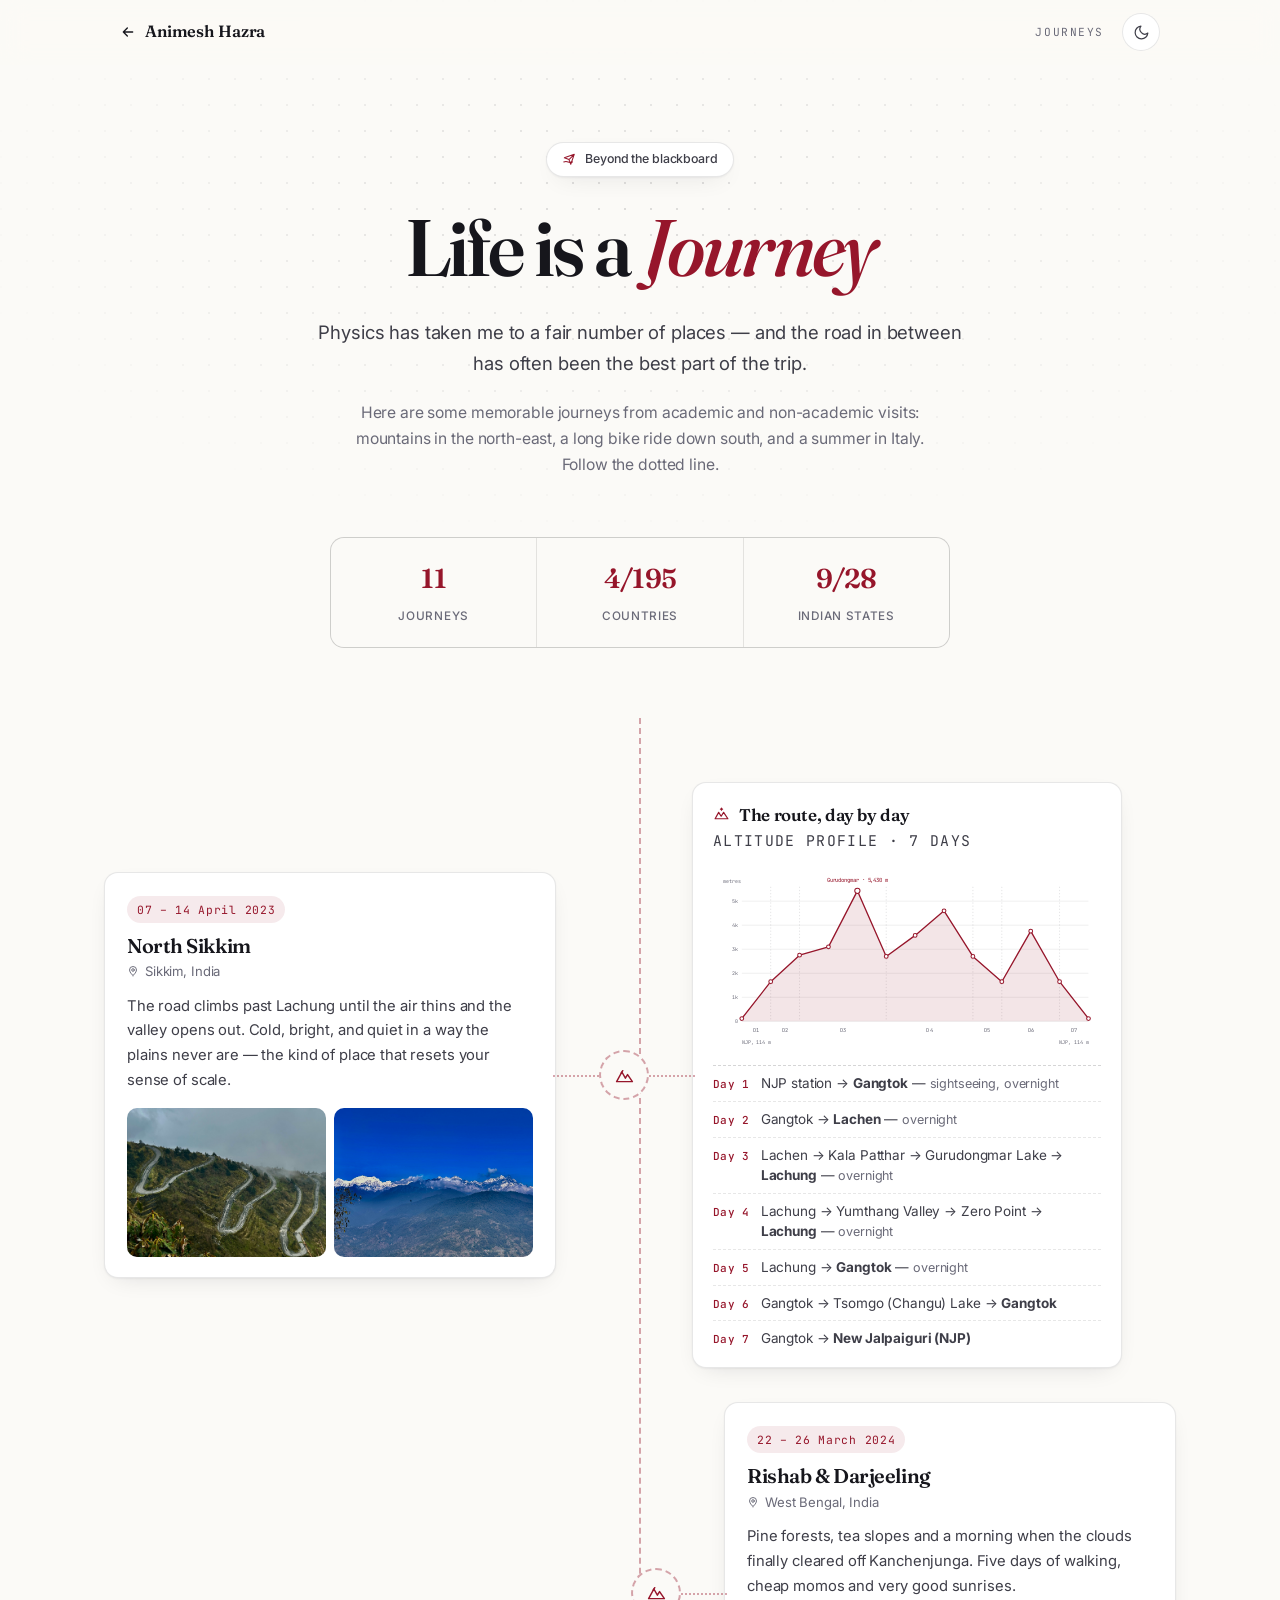
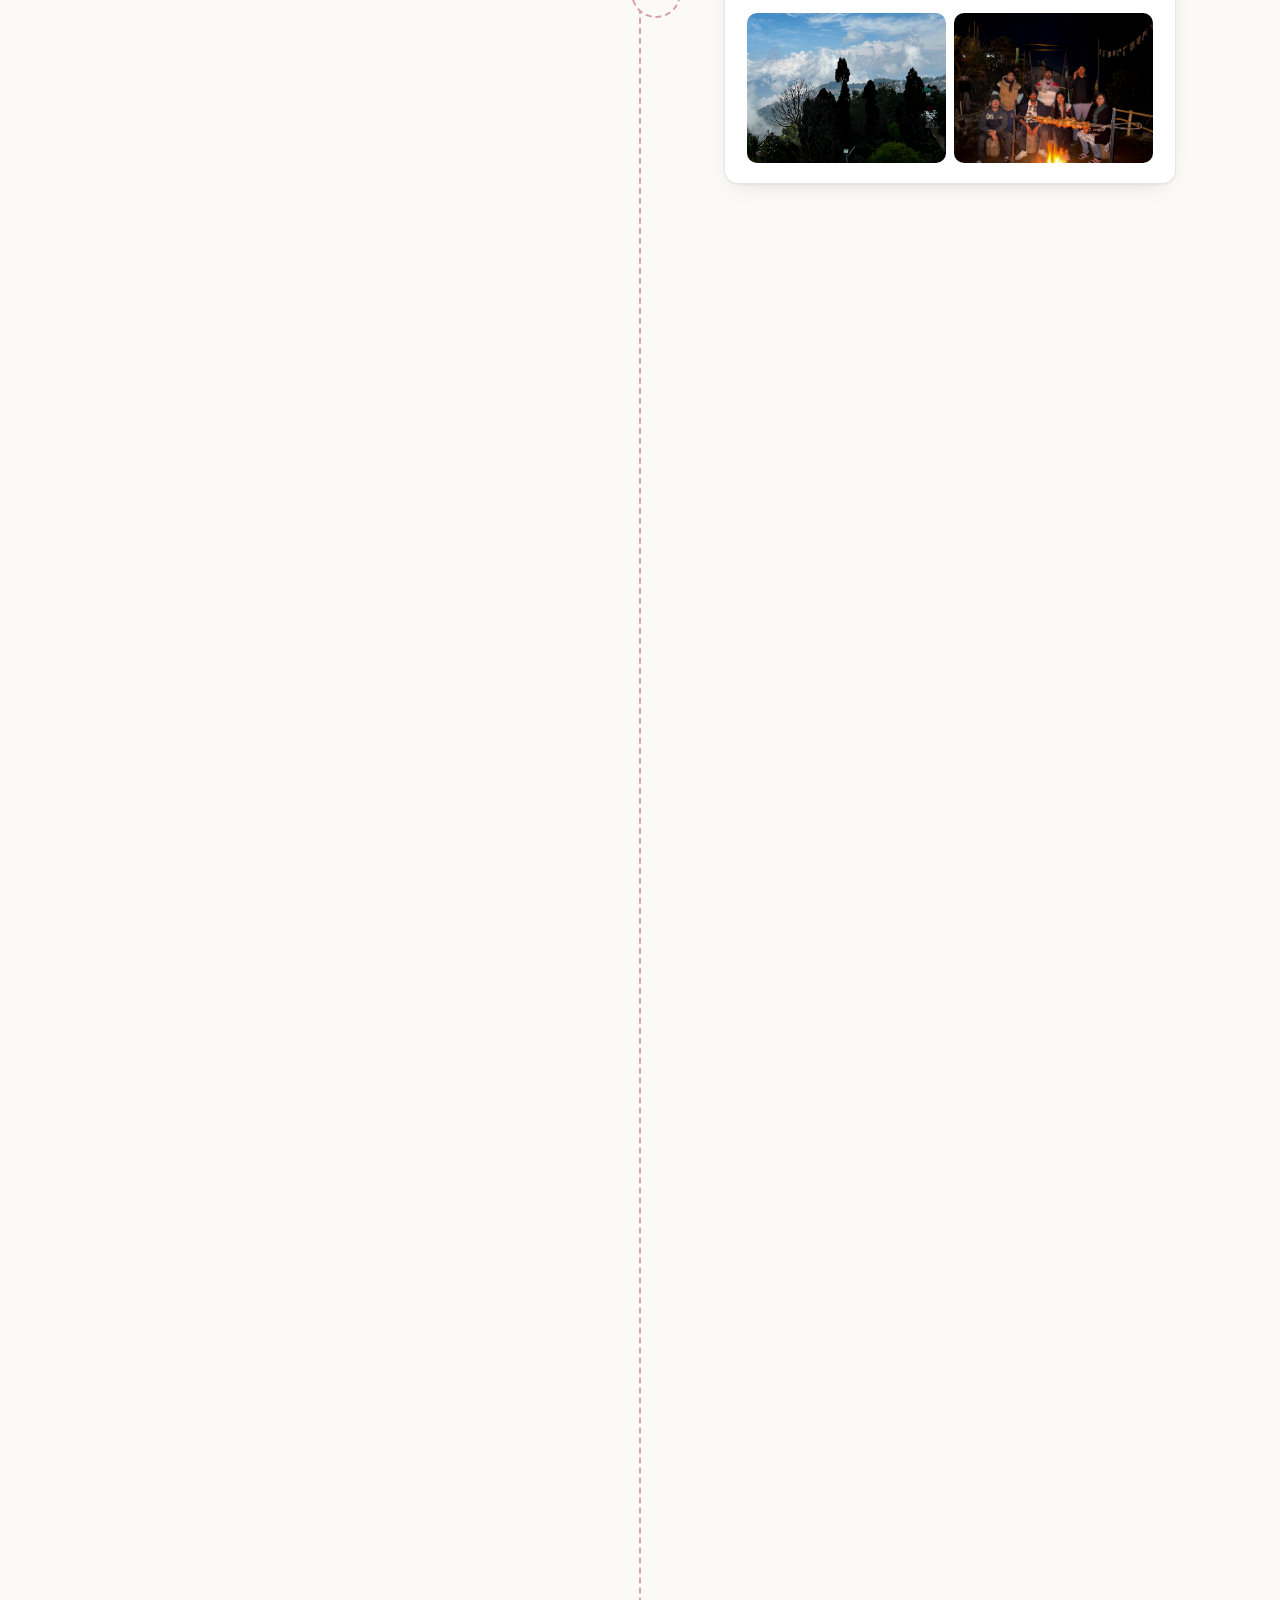
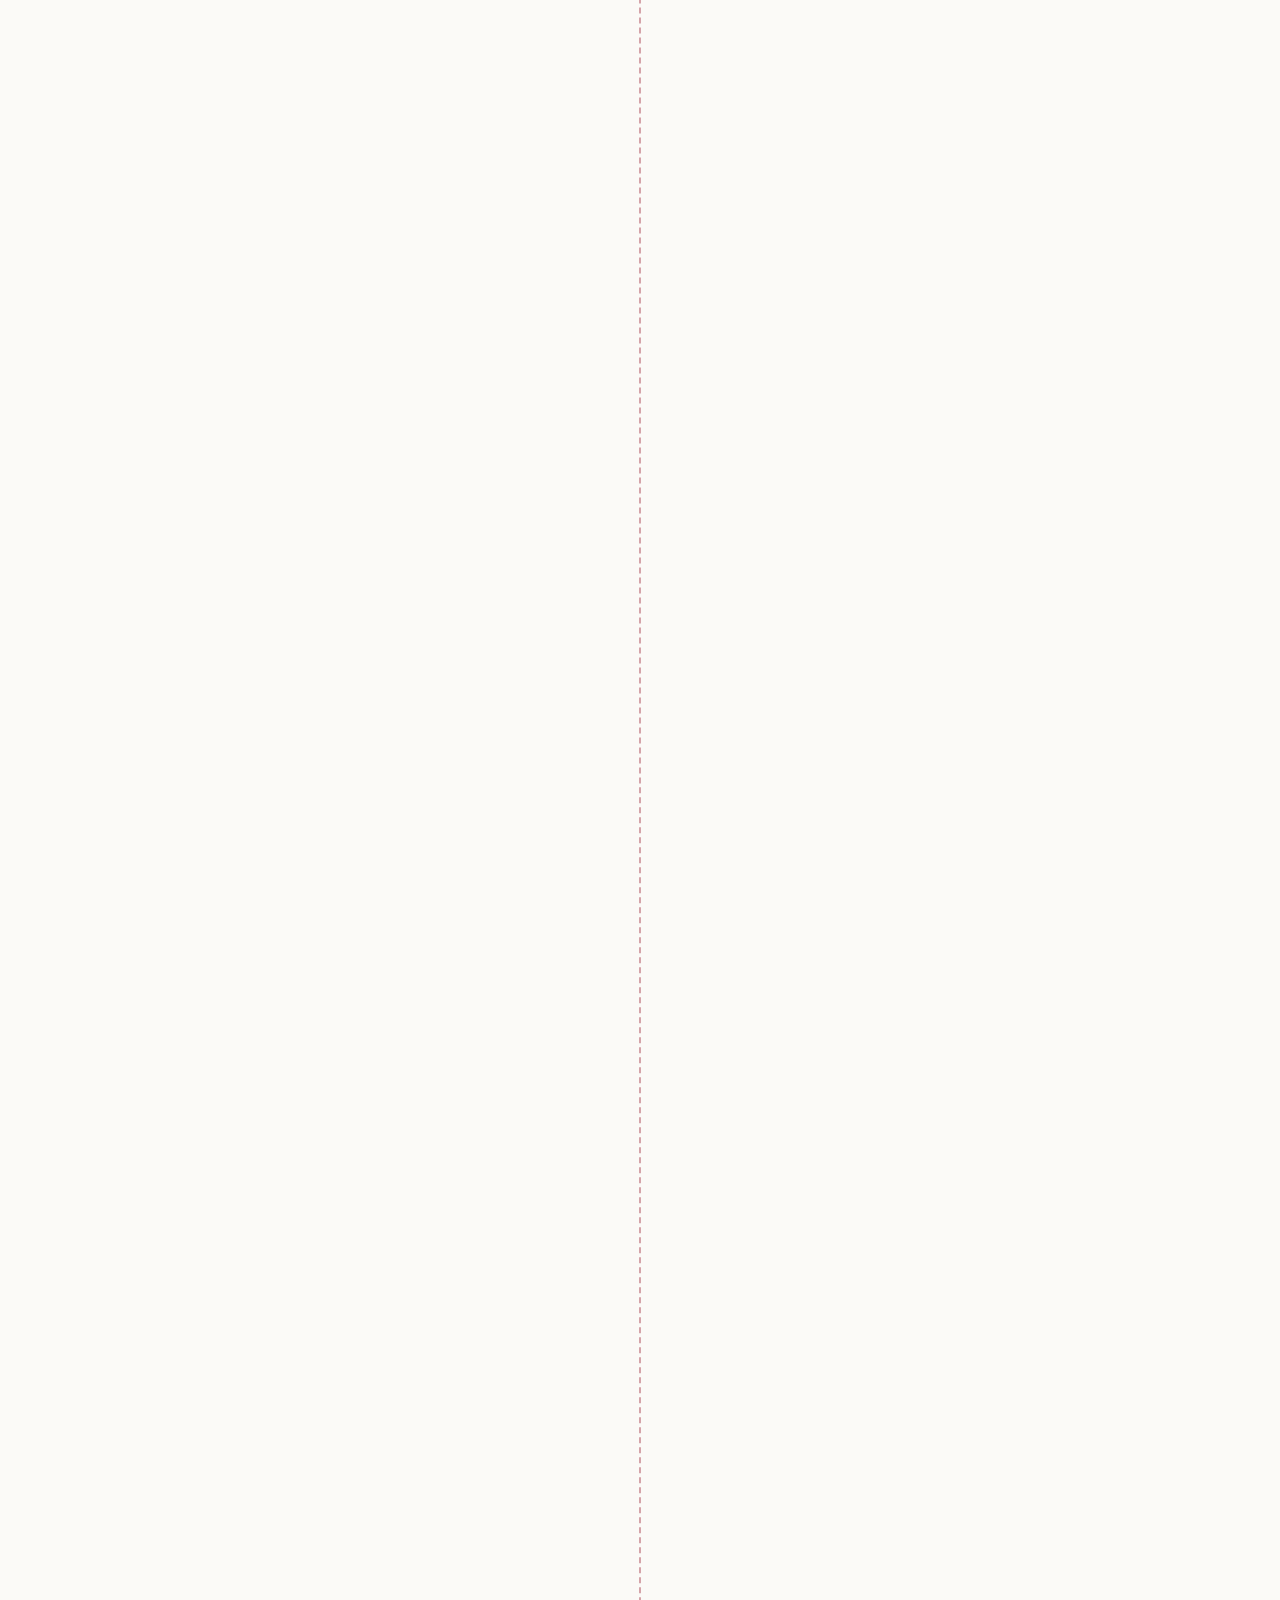
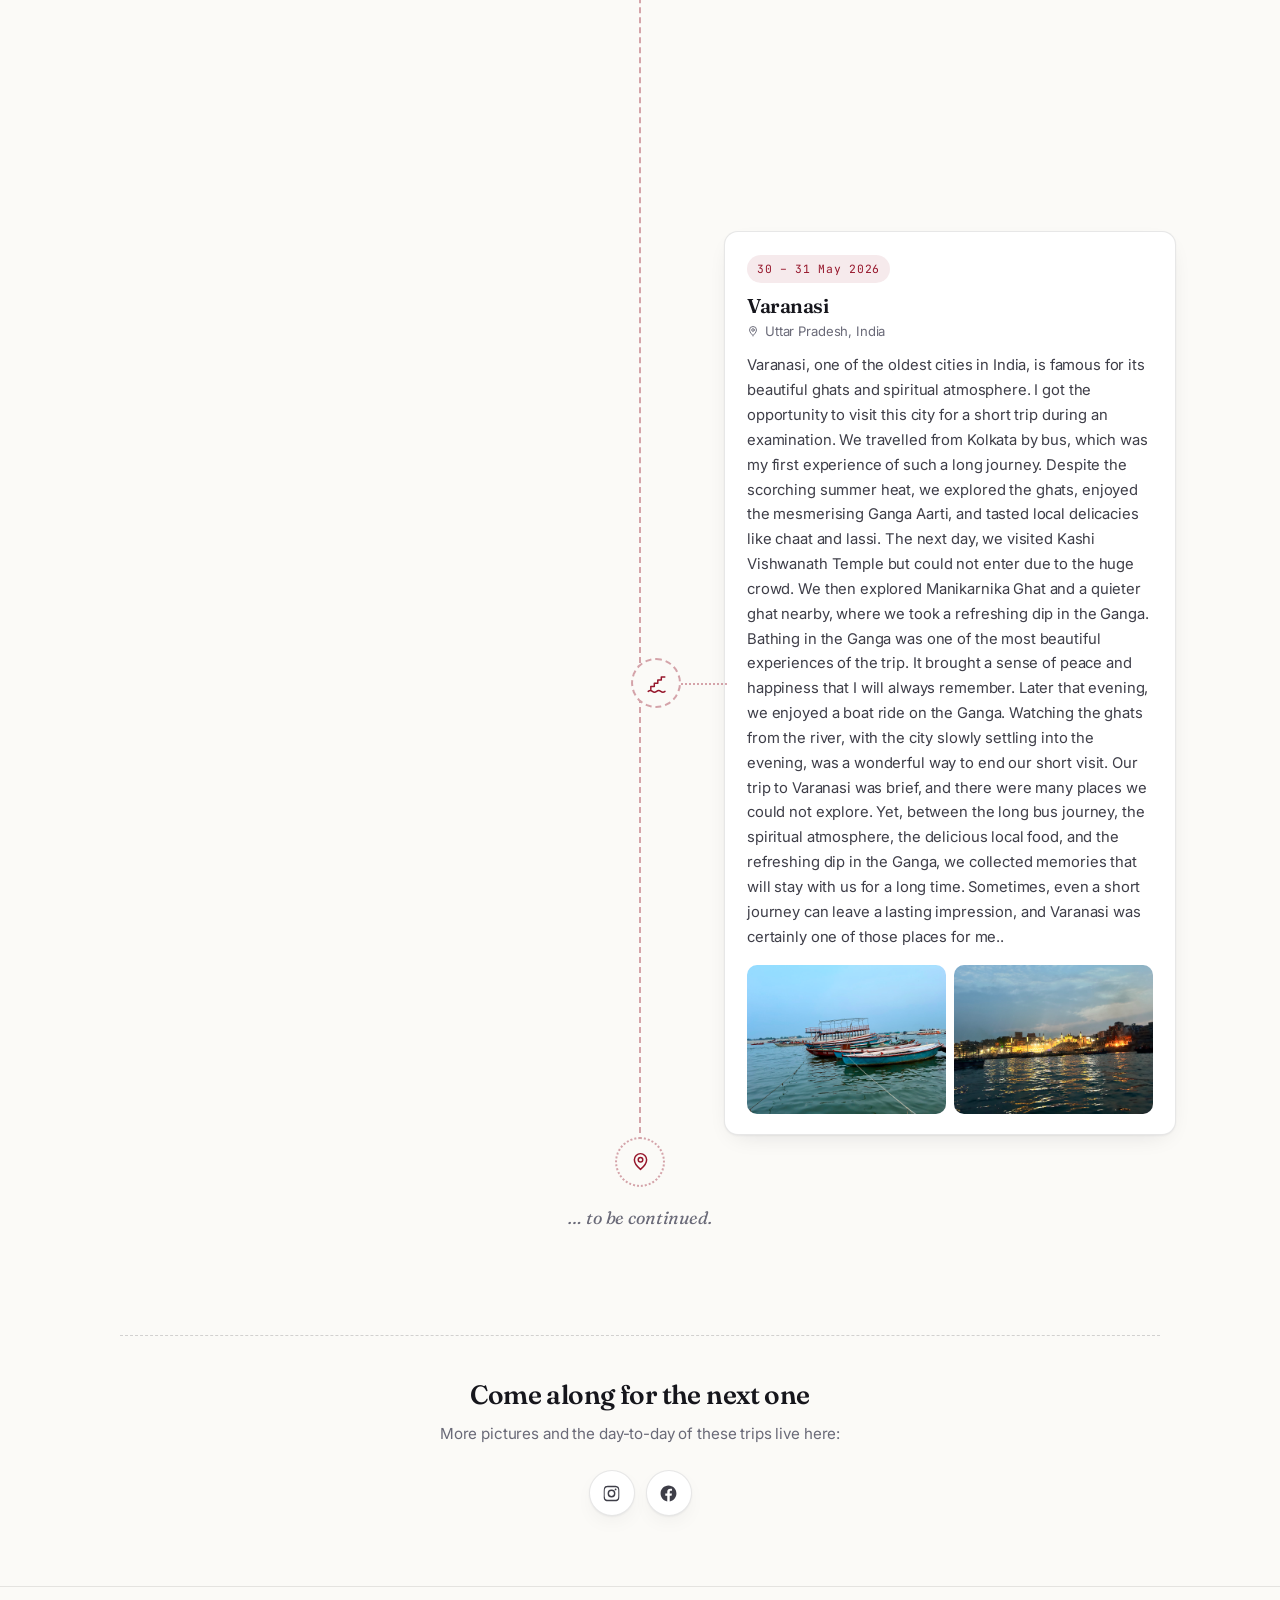
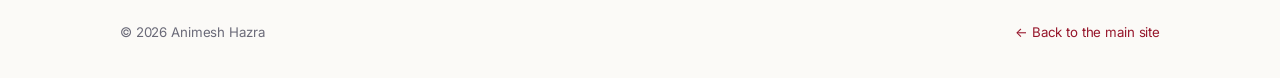
==== journey.html @ 6924e2b7 "Update journey counts in journey.html" ====
<!DOCTYPE html>
<html lang="en" data-theme="auto">
<head>
<meta charset="utf-8">
<meta name="viewport" content="width=device-width, initial-scale=1">
<title>Life is a Journey — Animesh Hazra</title>
<meta name="description" content="Travel stories and memorable trips from academic and non-academic visits — Sikkim, Karnataka, Assam, Meghalaya, Italy and more.">
<meta name="author" content="Animesh Hazra">
<meta property="og:title" content="Life is a Journey — Animesh Hazra">
<meta property="og:description" content="Memorable trips from academic and non-academic visits.">
<meta property="og:type" content="article">

<link rel="icon" href="data:image/svg+xml,%3Csvg xmlns='http://www.w3.org/2000/svg' viewBox='0 0 100 100'%3E%3Ctext y='.9em' font-size='90'%3E%F0%9F%8F%94%3C/text%3E%3C/svg%3E">

<link rel="preconnect" href="https://fonts.googleapis.com">
<link rel="preconnect" href="https://fonts.gstatic.com" crossorigin>
<link href="https://fonts.googleapis.com/css2?family=Fraunces:ital,opsz,wght@0,9..144,300..700;1,9..144,300..600&family=Inter:wght@300..700&family=JetBrains+Mono:wght@400;500&display=swap" rel="stylesheet">

<style>
/* ============================================================
   1. DESIGN TOKENS  (kept identical to index.html)
   ============================================================ */
:root{
  --font-display:'Fraunces',Georgia,'Times New Roman',serif;
  --font-body:'Inter',-apple-system,BlinkMacSystemFont,'Segoe UI',sans-serif;
  --font-mono:'JetBrains Mono',ui-monospace,'SFMono-Regular',Menlo,monospace;

  --maxw:1120px;
  --radius:14px;
  --radius-sm:8px;
  --ease:cubic-bezier(.22,.61,.36,1);

  --bg:#FBFAF7;
  --bg-alt:#F3F1EC;
  --surface:#FFFFFF;
  --surface-2:#F7F5F1;
  --text:#16161C;
  --text-2:#3E3E48;
  --muted:#6A6A78;
  --border:rgba(22,22,28,.10);
  --border-strong:rgba(22,22,28,.18);
  --accent:#96162B;
  --accent-soft:rgba(150,22,43,.09);
  --accent-2:#6E7F24;
  --accent-2-soft:rgba(110,127,36,.12);
  --shadow:0 1px 2px rgba(20,20,30,.05),0 8px 26px -12px rgba(20,20,30,.16);
  --shadow-lg:0 2px 6px rgba(20,20,30,.06),0 24px 54px -22px rgba(20,20,30,.26);
  --dash:rgba(150,22,43,.38);
  --scrim:rgba(251,250,247,.78);
  color-scheme:light;
}
:root[data-theme="dark"]{
  --bg:#0C0E13; --bg-alt:#11141B; --surface:#151922; --surface-2:#1B2029;
  --text:#EDEDF2; --text-2:#C8CAD4; --muted:#939AAA;
  --border:rgba(255,255,255,.10); --border-strong:rgba(255,255,255,.20);
  --accent:#F2637D; --accent-soft:rgba(242,99,125,.13);
  --accent-2:#BACF5E; --accent-2-soft:rgba(186,207,94,.14);
  --shadow:0 1px 2px rgba(0,0,0,.4),0 10px 30px -14px rgba(0,0,0,.7);
  --shadow-lg:0 2px 8px rgba(0,0,0,.45),0 28px 60px -24px rgba(0,0,0,.8);
  --dash:rgba(242,99,125,.42);
  --scrim:rgba(12,14,19,.76);
  color-scheme:dark;
}
@media (prefers-color-scheme:dark){
  :root[data-theme="auto"]{
    --bg:#0C0E13; --bg-alt:#11141B; --surface:#151922; --surface-2:#1B2029;
    --text:#EDEDF2; --text-2:#C8CAD4; --muted:#939AAA;
    --border:rgba(255,255,255,.10); --border-strong:rgba(255,255,255,.20);
    --accent:#F2637D; --accent-soft:rgba(242,99,125,.13);
    --accent-2:#BACF5E; --accent-2-soft:rgba(186,207,94,.14);
    --shadow:0 1px 2px rgba(0,0,0,.4),0 10px 30px -14px rgba(0,0,0,.7);
    --shadow-lg:0 2px 8px rgba(0,0,0,.45),0 28px 60px -24px rgba(0,0,0,.8);
    --dash:rgba(242,99,125,.42);
    --scrim:rgba(12,14,19,.76);
    color-scheme:dark;
  }
}

/* ============================================================
   2. BASE
   ============================================================ */
*,*::before,*::after{box-sizing:border-box}
html{scroll-behavior:smooth;scroll-padding-top:86px;-webkit-text-size-adjust:100%}
body{
  margin:0;background:var(--bg);color:var(--text);
  font-family:var(--font-body);font-size:16.5px;line-height:1.68;
  letter-spacing:-.008em;-webkit-font-smoothing:antialiased;-moz-osx-font-smoothing:grayscale;
  overflow-x:hidden;transition:background-color .35s var(--ease),color .35s var(--ease);
}
h1,h2,h3,h4{font-family:var(--font-display);font-weight:600;line-height:1.15;letter-spacing:-.022em;margin:0}
p{margin:0 0 1em}
a{color:var(--accent);text-decoration:none;transition:color .2s}
a:hover{color:var(--text)}
img{max-width:100%;display:block}
::selection{background:var(--accent);color:#fff}
:focus-visible{outline:2.5px solid var(--accent);outline-offset:3px;border-radius:4px}
.wrap{max-width:var(--maxw);margin:0 auto;padding:0 clamp(16px,4vw,40px)}

/* ============================================================
   3. NAV
   ============================================================ */
.nav{
  position:fixed;top:0;left:0;right:0;z-index:100;
  backdrop-filter:blur(14px) saturate(1.5);-webkit-backdrop-filter:blur(14px) saturate(1.5);
  background:var(--scrim);border-bottom:1px solid transparent;
  transition:border-color .3s,background-color .35s var(--ease);
}
.nav.scrolled{border-bottom-color:var(--border)}
.nav-in{display:flex;align-items:center;gap:14px;height:64px;max-width:var(--maxw);margin:0 auto;padding:0 clamp(16px,4vw,40px)}
.back{
  display:inline-flex;align-items:center;gap:9px;margin-right:auto;
  font-family:var(--font-display);font-weight:600;font-size:1.02rem;color:var(--text);
}
.back:hover{color:var(--accent)}
.back svg{width:16px;height:16px;fill:none;stroke:currentColor;stroke-width:2;stroke-linecap:round;stroke-linejoin:round}
.nav-tag{
  font-family:var(--font-mono);font-size:.7rem;letter-spacing:.14em;text-transform:uppercase;
  color:var(--muted);padding-right:4px;
}
.icon-btn{
  flex:none;display:grid;place-items:center;width:38px;height:38px;
  border:1px solid var(--border);border-radius:99px;background:var(--surface);
  color:var(--text-2);cursor:pointer;padding:0;
  transition:border-color .2s,color .2s,transform .2s var(--ease);
}
.icon-btn:hover{border-color:var(--border-strong);color:var(--accent);transform:translateY(-1px)}
.icon-btn svg{width:17px;height:17px;fill:none;stroke:currentColor;stroke-width:1.7;stroke-linecap:round;stroke-linejoin:round}
.sun{display:none}
:root[data-theme="dark"] .sun{display:block}
:root[data-theme="dark"] .moon{display:none}
@media (prefers-color-scheme:dark){
  :root[data-theme="auto"] .sun{display:block}
  :root[data-theme="auto"] .moon{display:none}
}

/* ============================================================
   4. HERO
   ============================================================ */
.hero{position:relative;padding:142px 0 70px;overflow:hidden;text-align:center}
.hero::before{
  content:'';position:absolute;inset:0;pointer-events:none;
  background-image:radial-gradient(circle at 1px 1px,var(--border-strong) 1px,transparent 0);
  background-size:26px 26px;
  -webkit-mask-image:radial-gradient(70% 60% at 50% 30%,#000 0%,transparent 78%);
  mask-image:radial-gradient(70% 60% at 50% 30%,#000 0%,transparent 78%);
  opacity:.75;
}
.hero-in{position:relative;z-index:2}
.eyebrow{
  display:inline-flex;align-items:center;gap:9px;margin-bottom:24px;
  padding:6px 15px;border:1px solid var(--border);border-radius:99px;
  background:var(--surface);box-shadow:var(--shadow);
  font-size:.775rem;font-weight:500;color:var(--text-2);
}
.eyebrow svg{width:14px;height:14px;fill:none;stroke:var(--accent);stroke-width:1.8;stroke-linecap:round;stroke-linejoin:round}
h1.big{font-size:clamp(2.7rem,8vw,5rem);letter-spacing:-.035em;margin-bottom:.3em}
h1.big em{font-style:italic;color:var(--accent);font-weight:500}
.lede{max-width:56ch;margin:0 auto 1.1em;color:var(--text-2);font-size:clamp(1rem,2.1vw,1.16rem)}
.sub{max-width:58ch;margin:0 auto;color:var(--muted);font-size:.98rem}

.counts{
  display:grid;grid-template-columns:repeat(3,1fr);gap:1px;
  margin:58px auto 0;max-width:620px;background:var(--border);
  border:1px solid var(--border);border-radius:var(--radius);overflow:hidden;
}
.count{background:var(--bg);padding:18px 12px}
.count b{display:block;font-family:var(--font-display);font-size:1.7rem;font-weight:600;color:var(--accent);letter-spacing:-.03em}
.count span{font-size:.735rem;color:var(--muted);letter-spacing:.06em;text-transform:uppercase;font-weight:500}

/* ============================================================
   5. THE DOTTED TRAIL
   ============================================================ */
.trail{position:relative;padding:40px 0 30px}

/* central dotted spine */
.trail::before{
  content:'';position:absolute;left:50%;top:0;bottom:120px;
  border-left:2px dashed var(--dash);transform:translateX(-1px);
}

.stop{position:relative;display:grid;grid-template-columns:1fr 92px 1fr;align-items:center;margin-bottom:34px}
.stop:last-of-type{margin-bottom:0}

/* node marker on the spine */
.node{
  grid-column:2;grid-row:1;justify-self:center;position:relative;z-index:3;
  width:50px;height:50px;border-radius:99px;display:grid;place-items:center;
  background:var(--bg);border:2px dashed var(--dash);color:var(--accent);
  transition:transform .3s var(--ease),border-color .3s,background-color .3s,color .3s;
}
.node svg{width:21px;height:21px;fill:none;stroke:currentColor;stroke-width:1.7;stroke-linecap:round;stroke-linejoin:round}
.stop:hover .node{transform:scale(1.12) rotate(-4deg);border-style:solid;border-color:var(--accent);background:var(--accent);color:#fff}

/* dotted connector from spine to card */
.stop::after{
  content:'';position:absolute;top:50%;width:46px;
  border-top:2px dotted var(--dash);
}
.stop.left::after{right:50%;margin-right:25px}
.stop.right::after{left:50%;margin-left:25px}

.card{
  background:var(--surface);border:1px solid var(--border);border-radius:var(--radius);
  padding:22px 22px 20px;box-shadow:var(--shadow);
  transition:transform .3s var(--ease),box-shadow .3s var(--ease),border-color .3s;
}
.stop:hover .card{transform:translateY(-4px);box-shadow:var(--shadow-lg);border-color:var(--border-strong)}
.stop .card{grid-row:1}
.stop.left .card{grid-column:1;margin-right:22px}
.stop.right .card{grid-column:3;margin-left:22px}

.when{
  display:inline-block;font-family:var(--font-mono);font-size:.71rem;letter-spacing:.06em;
  color:var(--accent);background:var(--accent-soft);
  padding:4px 10px;border-radius:99px;margin-bottom:11px;
}
.card h3{font-size:1.25rem;margin-bottom:.18em}
.where{
  display:flex;align-items:center;gap:6px;flex-wrap:wrap;
  font-size:.82rem;color:var(--muted);margin-bottom:.85em;
}
.where svg{width:12px;height:12px;fill:none;stroke:currentColor;stroke-width:1.9;stroke-linecap:round;stroke-linejoin:round;flex:none}
.card p{font-size:.925rem;color:var(--text-2);margin:0 0 15px}

/* photo slots */
.shots{display:grid;gap:8px}
.shots.two{grid-template-columns:1fr 1fr}
.shot{margin:0;position:relative;border-radius:10px;overflow:hidden;background:var(--surface-2);aspect-ratio:4/3}
.shot img{width:100%;height:100%;object-fit:cover;transition:transform .5s var(--ease)}
.stop:hover .shot img{transform:scale(1.045)}
.shot figcaption{display:none}
.shot.empty{border:1px dashed var(--border-strong)}
.shot.empty figcaption{
  display:grid;place-items:center;height:100%;padding:10px;text-align:center;
  font-family:var(--font-mono);font-size:.68rem;color:var(--muted);line-height:1.5;word-break:break-all;
}
.shot.empty figcaption::before{
  content:'';display:block;width:22px;height:22px;margin:0 auto 7px;border-radius:5px;
  border:1.5px solid var(--border-strong);
  background:
    radial-gradient(circle at 32% 34%,var(--border-strong) 2.2px,transparent 0),
    linear-gradient(135deg,transparent 52%,var(--border-strong) 52%,var(--border-strong) 62%,transparent 62%);
}

/* ---- route / altitude panel opposite the card ---- */
.stop.split .route-card{grid-column:3;grid-row:1;margin-left:22px;padding:22px 20px 18px}
.stop.split::before{
  content:'';position:absolute;top:50%;width:46px;
  border-top:2px dotted var(--dash);left:50%;margin-left:25px;
}
.route-head{display:flex;align-items:center;gap:9px;margin-bottom:4px}
.route-head svg{width:17px;height:17px;flex:none;fill:none;stroke:var(--accent);stroke-width:1.7;stroke-linecap:round;stroke-linejoin:round}
.route-head h4{font-family:var(--font-display);font-size:1.06rem;font-weight:600;margin:0}
.route-sub{font-family:var(--font-mono);font-size:.68rem;letter-spacing:.09em;text-transform:uppercase;color:var(--muted);margin:0 0 12px 26px}

.profile{width:100%;height:auto;display:block;margin-bottom:6px;overflow:visible}
.profile .gridline{stroke:var(--border);stroke-width:1}
.profile .tick{fill:var(--muted);font-family:var(--font-mono);font-size:8px;text-anchor:end}
.profile .area{fill:var(--accent);opacity:.11}
.profile .track{fill:none;stroke:var(--accent);stroke-width:2.1;stroke-linejoin:round;stroke-linecap:round}
.profile .dot{fill:var(--surface);stroke:var(--accent);stroke-width:1.6}
.profile .dayline{stroke:var(--border-strong);stroke-width:1;stroke-dasharray:2 3}
.profile .daylab{fill:var(--muted);font-family:var(--font-mono);font-size:8.5px;text-anchor:middle;letter-spacing:.04em}
.profile .peak{fill:var(--accent);font-family:var(--font-mono);font-size:9px;text-anchor:middle}
.profile .unit{fill:var(--muted);font-family:var(--font-mono);font-size:8px;text-anchor:start}

.itin{list-style:none;margin:14px 0 0;padding:0;border-top:1px dashed var(--border-strong)}
.itin li{
  display:grid;grid-template-columns:auto 1fr;gap:11px;align-items:baseline;
  padding:7px 0;border-bottom:1px dashed var(--border);
}
.itin li:last-child{border-bottom:0;padding-bottom:0}
.itin b{font-family:var(--font-mono);font-size:.69rem;color:var(--accent);font-weight:500;letter-spacing:.03em;white-space:nowrap}
.itin span{font-size:.845rem;color:var(--text-2);line-height:1.5}
.itin em{font-style:normal;color:var(--muted);font-size:.93em}

/* trail end */
.trail-end{position:relative;text-align:center;padding-top:26px}
.trail-end .node{margin:0 auto;border-style:dotted}
.trail-end p{margin:16px 0 0;font-family:var(--font-display);font-style:italic;font-size:1.12rem;color:var(--muted)}

/* ============================================================
   6. FOOTER
   ============================================================ */
/* social strip */
.social-strip{text-align:center;margin-top:72px;padding-top:44px;border-top:1px dashed var(--border-strong)}
.social-strip h2{font-size:clamp(1.3rem,3vw,1.65rem);margin-bottom:.4em}
.social-strip > p{color:var(--muted);font-size:.95rem;max-width:46ch;margin:0 auto 24px}
.socials{display:flex;flex-wrap:wrap;gap:11px;justify-content:center}
.soc{
  width:46px;height:46px;border-radius:99px;display:grid;place-items:center;
  border:1px solid var(--border);background:var(--surface);color:var(--text-2);
  box-shadow:var(--shadow);
  transition:color .22s,border-color .22s,transform .22s var(--ease),box-shadow .22s var(--ease);
}
.soc:hover{color:var(--accent);border-color:var(--accent);transform:translateY(-3px);box-shadow:var(--shadow-lg)}
.soc svg{width:19px;height:19px;fill:currentColor}
.soc svg.line{fill:none;stroke:currentColor;stroke-width:1.8;stroke-linecap:round;stroke-linejoin:round}

footer{padding:34px 0;margin-top:70px;border-top:1px solid var(--border)}
.foot-in{display:flex;flex-wrap:wrap;gap:14px;justify-content:space-between;align-items:center;font-size:.83rem;color:var(--muted)}

/* ============================================================
   7. REVEAL
   ============================================================ */
.rv{opacity:0;transform:translateY(24px);transition:opacity .75s var(--ease),transform .75s var(--ease)}
.stop.left.rv{transform:translateY(24px) translateX(-16px)}
.stop.right.rv{transform:translateY(24px) translateX(16px)}
.rv.in{opacity:1;transform:none}

/* ============================================================
   8. RESPONSIVE
   ============================================================ */
@media (max-width:860px){
  .hero{padding:112px 0 52px}
  .counts{margin-top:40px}
  .trail::before{left:25px;bottom:150px}
  .stop{grid-template-columns:50px 1fr;margin-bottom:26px;align-items:start}
  .node{grid-column:1;grid-row:1;justify-self:start;width:50px;height:50px}
  .stop::after{top:25px;width:22px}
  .stop.left::after,.stop.right::after{left:50px;right:auto;margin:0}
  .stop.left .card,.stop.right .card{grid-column:2;margin:0 0 0 24px}
  .stop.split .route-card{grid-column:2;grid-row:2;margin:16px 0 0 24px}
  .stop.split::before{display:none}
  .stop.left.rv,.stop.right.rv{transform:translateY(24px)}
  .trail-end{text-align:left;padding-left:0}
  .trail-end .node{margin:0}
}
@media (max-width:520px){
  body{font-size:15.8px}
  .count{padding:16px 6px}
  .count b{font-size:1.5rem}
  .count span{font-size:.68rem;letter-spacing:.03em}
  .shots.two{grid-template-columns:1fr}
  /* the SVG shrinks on phones, so scale its type up in user units */
  .route-sub{font-size:.62rem;letter-spacing:.06em}
  .profile .tick,.profile .unit{font-size:15px}
  .profile .daylab{font-size:16px}
  .profile .peak{font-size:16px}
  .itin li{grid-template-columns:1fr;gap:2px}
  .stop{grid-template-columns:42px 1fr}
  .node{width:42px;height:42px}
  .node svg{width:18px;height:18px}
  .trail::before{left:21px}
  .stop::after{top:21px;width:16px;left:42px}
  .stop.left .card,.stop.right .card{margin-left:18px}
}
@media (prefers-reduced-motion:reduce){
  *,*::before,*::after{animation-duration:.001ms!important;transition-duration:.001ms!important}
  html{scroll-behavior:auto}
  .rv{opacity:1;transform:none}
}
@media print{
  .nav{display:none}
  body{background:#fff;color:#000}
  .stop{break-inside:avoid}
}
</style>
</head>
<body>

<nav class="nav" id="nav">
  <div class="nav-in">
    <a class="back" href="index.html">
      <svg viewBox="0 0 24 24" aria-hidden="true"><path d="M19 12H5M11 18l-6-6 6-6"/></svg>
      Animesh Hazra
    </a>
    <span class="nav-tag">Journeys</span>
    <button class="icon-btn" id="themeBtn" type="button" aria-label="Toggle colour theme" title="Toggle light / dark">
      <svg class="moon" viewBox="0 0 24 24" aria-hidden="true"><path d="M21 12.8A9 9 0 1 1 11.2 3a7 7 0 0 0 9.8 9.8z"/></svg>
      <svg class="sun" viewBox="0 0 24 24" aria-hidden="true"><circle cx="12" cy="12" r="4.2"/><path d="M12 2v2M12 20v2M4.9 4.9l1.4 1.4M17.7 17.7l1.4 1.4M2 12h2M20 12h2M4.9 19.1l1.4-1.4M17.7 6.3l1.4-1.4"/></svg>
    </button>
  </div>
</nav>

<!-- ========================= HERO ========================= -->
<header class="hero">
  <div class="wrap hero-in">
    <span class="eyebrow">
      <svg viewBox="0 0 24 24" aria-hidden="true"><path d="M3 17c2.5-1 5-1 7.5 0s5 1 7.5 0"/><path d="m21 4-9 9M21 4l-6 17-3-8-8-3z"/></svg>
      Beyond the blackboard
    </span>
    <h1 class="big">Life is a <em>Journey</em></h1>
    <p class="lede">Physics has taken me to a fair number of places &mdash; and the road in between has often been the best part of the trip.</p>
    <p class="sub">Here are some memorable journeys from academic and non-academic visits: mountains in the north-east, a long bike ride down south, and a summer in Italy. Follow the dotted line.</p>

    <div class="counts rv">
      <div class="count"><b>11</b><span>Journeys</span></div>
      <div class="count"><b>4/195</b><span>Countries</span></div>
      <div class="count"><b>9/28</b><span>Indian states</span></div>
    </div>
  </div>
</header>

<!-- ========================= THE TRAIL ========================= -->
<main class="wrap">
  <div class="trail">

    <!-- ----------April 2023 · North Sikkim ---------- -->
    <article class="stop left split rv">
      <div class="node">
        <svg viewBox="0 0 24 24" aria-hidden="true"><path d="m3 19 6-11 4 7 2.5-4L21 19z"/><path d="M8.2 9.4 10 6.5"/></svg>
      </div>
      <div class="card">
        <span class="when">07 &ndash; 14 April 2023</span>
        <h3>North Sikkim</h3>
        <div class="where">
          <svg viewBox="0 0 24 24" aria-hidden="true"><path d="M12 21s7-5.7 7-11a7 7 0 1 0-14 0c0 5.3 7 11 7 11z"/><circle cx="12" cy="10" r="2.6"/></svg>
          Sikkim, India
        </div>
        <!-- EDIT: replace with your own few lines -->
        <p>The road climbs past Lachung until the air thins and the valley opens out. Cold, bright, and quiet in a way the plains never are &mdash; the kind of place that resets your sense of scale.</p>
        <div class="shots two">
          <figure class="shot"><img src="tphotos/north-sikkim-1.jpg" alt="North Sikkim" loading="lazy" onerror="this.closest('.shot').classList.add('empty');this.remove()"><figcaption>tphotos/north-sikkim-1.jpg</figcaption></figure>
          <figure class="shot"><img src="tphotos/north-sikkim-2.jpg" alt="North Sikkim" loading="lazy" onerror="this.closest('.shot').classList.add('empty');this.remove()"><figcaption>tphotos/north-sikkim-2.jpg</figcaption></figure>
        </div>
      </div>

      <!-- ===== route + altitude schematic =====
           Waypoints in order: NJP 114 · Gangtok 1650 · Lachen 2750 · Kala Patthar 3100 ·
           Gurudongmar 5430 · Lachung 2700 · Yumthang 3575 · Zero Point 4600 ·
           Lachung 2700 · Gangtok 1650 · Tsomgo 3753 · Gangtok 1650 · NJP 114  (metres, approx.)
           To change a point, edit its y in BOTH the .area and .track point lists:
           y = 245 - (altitude / 5600) * 215                                  -->
      <aside class="card route-card">
        <div class="route-head">
          <svg viewBox="0 0 24 24" aria-hidden="true"><path d="m3 18 5-9 3.5 5.5L15 9l6 9z"/><path d="M12 3v3M10.5 4.5h3"/></svg>
          <h4>The route, day by day</h4>
        </div>
        <p class="route-sub">Altitude profile &middot; 7 days</p>

        <svg class="profile" viewBox="0 0 620 292" role="img" aria-label="Altitude profile of the seven-day North Sikkim route, rising from New Jalpaiguri at 114 metres to Gurudongmar Lake at 5430 metres and back">
          <!-- altitude gridlines -->
          <g class="gridline">
            <line x1="46" y1="245" x2="600" y2="245"/>
            <line x1="46" y1="206.6" x2="600" y2="206.6"/>
            <line x1="46" y1="168.2" x2="600" y2="168.2"/>
            <line x1="46" y1="129.8" x2="600" y2="129.8"/>
            <line x1="46" y1="91.4" x2="600" y2="91.4"/>
            <line x1="46" y1="53" x2="600" y2="53"/>
          </g>
          <g class="tick">
            <text x="40" y="248">0</text>
            <text x="40" y="209.6">1k</text>
            <text x="40" y="171.2">2k</text>
            <text x="40" y="132.8">3k</text>
            <text x="40" y="94.4">4k</text>
            <text x="40" y="56">5k</text>
          </g>
          <text class="unit" x="16" y="24">metres</text>

          <!-- day dividers -->
          <g class="dayline">
            <line x1="92.2" y1="30" x2="92.2" y2="245"/>
            <line x1="138.3" y1="30" x2="138.3" y2="245"/>
            <line x1="276.8" y1="30" x2="276.8" y2="245"/>
            <line x1="415.3" y1="30" x2="415.3" y2="245"/>
            <line x1="461.5" y1="30" x2="461.5" y2="245"/>
            <line x1="553.8" y1="30" x2="553.8" y2="245"/>
          </g>

          <!-- filled area under the route -->
          <polygon class="area" points="46,245 46,240.6 92.2,181.7 138.3,139.4 184.5,126 230.7,36.5 276.8,141.3 323,107.7 369.2,68.4 415.3,141.3 461.5,181.7 507.7,100.9 553.8,181.7 600,240.6 600,245"/>
          <!-- the route itself -->
          <polyline class="track" points="46,240.6 92.2,181.7 138.3,139.4 184.5,126 230.7,36.5 276.8,141.3 323,107.7 369.2,68.4 415.3,141.3 461.5,181.7 507.7,100.9 553.8,181.7 600,240.6"/>

          <!-- waypoints -->
          <g class="dot">
            <circle cx="46" cy="240.6" r="3"/>
            <circle cx="92.2" cy="181.7" r="3"/>
            <circle cx="138.3" cy="139.4" r="3"/>
            <circle cx="184.5" cy="126" r="3"/>
            <circle cx="230.7" cy="36.5" r="4.2"/>
            <circle cx="276.8" cy="141.3" r="3"/>
            <circle cx="323" cy="107.7" r="3"/>
            <circle cx="369.2" cy="68.4" r="3"/>
            <circle cx="415.3" cy="141.3" r="3"/>
            <circle cx="461.5" cy="181.7" r="3"/>
            <circle cx="507.7" cy="100.9" r="3"/>
            <circle cx="553.8" cy="181.7" r="3"/>
            <circle cx="600" cy="240.6" r="3"/>
          </g>

          <!-- highest point -->
          <text class="peak" x="230.7" y="22">Gurudongmar &middot; 5,430 m</text>

          <!-- day bands -->
          <g class="daylab">
            <text x="69.1" y="262">D1</text>
            <text x="115.2" y="262">D2</text>
            <text x="207.6" y="262">D3</text>
            <text x="346.1" y="262">D4</text>
            <text x="438.4" y="262">D5</text>
            <text x="507.7" y="262">D6</text>
            <text x="576.9" y="262">D7</text>
          </g>
          <g class="tick" style="text-anchor:start">
            <text x="46" y="282">NJP, 114 m</text>
          </g>
          <g class="tick">
            <text x="600" y="282">NJP, 114 m</text>
          </g>
        </svg>

        <ol class="itin">
          <li><b>Day 1</b><span>NJP station &rarr; <strong>Gangtok</strong> &mdash; <em>sightseeing, overnight</em></span></li>
          <li><b>Day 2</b><span>Gangtok &rarr; <strong>Lachen</strong> &mdash; <em>overnight</em></span></li>
          <li><b>Day 3</b><span>Lachen &rarr; Kala Patthar &rarr; Gurudongmar Lake &rarr; <strong>Lachung</strong> &mdash; <em>overnight</em></span></li>
          <li><b>Day 4</b><span>Lachung &rarr; Yumthang Valley &rarr; Zero Point &rarr; <strong>Lachung</strong> &mdash; <em>overnight</em></span></li>
          <li><b>Day 5</b><span>Lachung &rarr; <strong>Gangtok</strong> &mdash; <em>overnight</em></span></li>
          <li><b>Day 6</b><span>Gangtok &rarr; Tsomgo (Changu) Lake &rarr; <strong>Gangtok</strong></span></li>
          <li><b>Day 7</b><span>Gangtok &rarr; <strong>New Jalpaiguri (NJP)</strong></span></li>
        </ol>
      </aside>
    </article>

    <!-- ---------- Mar 2024 · Rishab, Darjeeling ---------- -->
    <article class="stop right rv">
      <div class="node">
        <svg viewBox="0 0 24 24" aria-hidden="true"><path d="m3 19 6-11 4 7 2.5-4L21 19z"/><path d="M8.2 9.4 10 6.5"/></svg>
      </div>
      <div class="card">
        <span class="when">22 &ndash; 26 March 2024</span>
        <h3>Rishab &amp; Darjeeling</h3>
        <div class="where">
          <svg viewBox="0 0 24 24" aria-hidden="true"><path d="M12 21s7-5.7 7-11a7 7 0 1 0-14 0c0 5.3 7 11 7 11z"/><circle cx="12" cy="10" r="2.6"/></svg>
          West Bengal, India
        </div>
        <!-- EDIT -->
        <p>Pine forests, tea slopes and a morning when the clouds finally cleared off Kanchenjunga. Five days of walking, cheap momos and very good sunrises.</p>
        <div class="shots two">
          <figure class="shot"><img src="tphotos/darjeeling-1.jpg" alt="Darjeeling" loading="lazy" onerror="this.closest('.shot').classList.add('empty');this.remove()"><figcaption>tphotos/darjeeling-1.jpg</figcaption></figure>
          <figure class="shot"><img src="tphotos/darjeeling-2.jpg" alt="Darjeeling" loading="lazy" onerror="this.closest('.shot').classList.add('empty');this.remove()"><figcaption>tphotos/darjeeling-2.jpg</figcaption></figure>
        </div>
      </div>
    </article>

    <!-- ---------- Sep 2024 · Bengaluru → Coorg ---------- -->
    <article class="stop left rv">
      <div class="node">
        <svg viewBox="0 0 24 24" aria-hidden="true"><circle cx="5.5" cy="17" r="3.2"/><circle cx="18.5" cy="17" r="3.2"/><path d="M5.5 17 9 9h5l3.5 8M9 9l-1-3H6"/><path d="M14 9h3.5"/></svg>
      </div>
      <div class="card">
        <span class="when">7 &ndash; 10 September 2024</span>
        <h3>Bike trip: Bengaluru &rarr; Coorg</h3>
        <div class="where">
          <svg viewBox="0 0 24 24" aria-hidden="true"><path d="M12 21s7-5.7 7-11a7 7 0 1 0-14 0c0 5.3 7 11 7 11z"/><circle cx="12" cy="10" r="2.6"/></svg>
          Karnataka, India
        </div>
        <!-- EDIT -->
        <p>Out of the city before sunrise and into coffee country by afternoon. Wet roads, mist hanging in the plantations, and the particular satisfaction of arriving somewhere entirely under your own throttle.</p>
        <div class="shots two">
          <figure class="shot"><img src="tphotos/coorg-1.jpg" alt="Coorg bike trip" loading="lazy" onerror="this.closest('.shot').classList.add('empty');this.remove()"><figcaption>tphotos/coorg-1.jpg</figcaption></figure>
          <figure class="shot"><img src="tphotos/coorg-2.jpg" alt="Coorg bike trip" loading="lazy" onerror="this.closest('.shot').classList.add('empty');this.remove()"><figcaption>tphotos/coorg-2.jpg</figcaption></figure>
        </div>
      </div>
    </article>

    <!-- ---------- Sep 2024 · Dhondenling ---------- -->
    <article class="stop right rv">
      <div class="node">
        <svg viewBox="0 0 24 24" aria-hidden="true"><path d="M4 21V10l8-6 8 6v11"/><path d="M9.5 21v-6h5v6"/><path d="M12 4V2"/></svg>
      </div>
      <div class="card">
        <span class="when">15 September 2024</span>
        <h3>Dhondenling</h3>
        <div class="where">
          <svg viewBox="0 0 24 24" aria-hidden="true"><path d="M12 21s7-5.7 7-11a7 7 0 1 0-14 0c0 5.3 7 11 7 11z"/><circle cx="12" cy="10" r="2.6"/></svg>
          Karnataka, India
        </div>
        <!-- EDIT -->
        <p>A day trip to the Tibetan settlement &mdash; prayer flags over maize fields, butter tea, and a monastery that feels a very long way from the rest of Karnataka.</p>
        <div class="shots">
          <figure class="shot"><img src="tphotos/dhondenling-1.jpg" alt="Dhondenling" loading="lazy" onerror="this.closest('.shot').classList.add('empty');this.remove()"><figcaption>tphotos/dhondenling-1.jpg</figcaption></figure>
        </div>
      </div>
    </article>

    <!-- ---------- Feb 2025 · Assam & Pelling ---------- -->
    <article class="stop left rv">
      <div class="node">
        <svg viewBox="0 0 24 24" aria-hidden="true"><path d="M3 17c2.5-1 5-1 7.5 0s5 1 7.5 0"/><path d="m21 4-9 9M21 4l-6 17-3-8-8-3z"/></svg>
      </div>
      <div class="card">
        <span class="when">23 &ndash; 28 February 2025</span>
        <h3>Dibrugarh, Guwahati &amp; Pelling</h3>
        <div class="where">
          <svg viewBox="0 0 24 24" aria-hidden="true"><path d="M12 21s7-5.7 7-11a7 7 0 1 0-14 0c0 5.3 7 11 7 11z"/><circle cx="12" cy="10" r="2.6"/></svg>
          Assam &amp; Sikkim, India
        </div>
        <!-- EDIT -->
        <p>Tea gardens along the Brahmaputra, then west and up: six days that ended with Kanchenjunga filling the whole window at Pelling. A long way to travel in one week, and worth every hour of it.</p>
        <div class="shots two">
          <figure class="shot"><img src="tphotos/assam-pelling-1.jpg" alt="Assam and Pelling" loading="lazy" onerror="this.closest('.shot').classList.add('empty');this.remove()"><figcaption>tphotos/assam-pelling-1.jpg</figcaption></figure>
          <figure class="shot"><img src="tphotos/assam-pelling-2.jpg" alt="Assam and Pelling" loading="lazy" onerror="this.closest('.shot').classList.add('empty');this.remove()"><figcaption>tphotos/assam-pelling-2.jpg</figcaption></figure>
        </div>
      </div>
    </article>

    <!-- ---------- May 2025 · Rolep ---------- -->
    <article class="stop right rv">
      <div class="node">
        <svg viewBox="0 0 24 24" aria-hidden="true"><path d="M3 17c1.8-3 3.6-3 5.4 0M3 12c1.8-3 3.6-3 5.4 0"/><path d="M12 20V7a4 4 0 0 1 8 0v2"/><path d="m16 4-2 3h4z"/></svg>
      </div>
      <div class="card">
        <span class="when">9 &ndash; 12 May 2025</span>
        <h3>Rolep</h3>
        <div class="where">
          <svg viewBox="0 0 24 24" aria-hidden="true"><path d="M12 21s7-5.7 7-11a7 7 0 1 0-14 0c0 5.3 7 11 7 11z"/><circle cx="12" cy="10" r="2.6"/></svg>
          East Sikkim, India
        </div>
        <!-- EDIT -->
        <p>A small village by the river, almost no phone signal, and the sound of water all night. The best kind of place to go when you have been staring at a screen for too many months.</p>
        <div class="shots two">
          <figure class="shot"><img src="tphotos/rolep-1.jpg" alt="Rolep" loading="lazy" onerror="this.closest('.shot').classList.add('empty');this.remove()"><figcaption>tphotos/rolep-1.jpg</figcaption></figure>
          <figure class="shot"><img src="tphotos/rolep-2.jpg" alt="Rolep" loading="lazy" onerror="this.closest('.shot').classList.add('empty');this.remove()"><figcaption>tphotos/rolep-2.jpg</figcaption></figure>
        </div>
      </div>
    </article>

    <!-- ---------- Jul 2025 · Italy ---------- -->
    <article class="stop left rv">
      <div class="node">
        <svg viewBox="0 0 24 24" aria-hidden="true"><path d="M2 16.5 21 4l-3.5 16.5-4.5-6z"/><path d="m13 14.5-4 5v-4"/></svg>
      </div>
      <div class="card">
        <span class="when">12 &ndash; 19 July 2025</span>
        <h3>Italy &mdash; Rome, Florence, Pisa</h3>
        <div class="where">
          <svg viewBox="0 0 24 24" aria-hidden="true"><path d="M12 21s7-5.7 7-11a7 7 0 1 0-14 0c0 5.3 7 11 7 11z"/><circle cx="12" cy="10" r="2.6"/></svg>
          Italy &middot; STATPHYS29, Florence
        </div>
        <!-- EDIT -->
        <p>My first trip outside India &mdash; a poster at STATPHYS29 in Florence, and the rest of the week spent walking. Rome in the heat, the Duomo at dusk, and a slightly unreasonable detour to Pisa.</p>
        <div class="shots two">
          <figure class="shot"><img src="tphotos/italy-1.jpg" alt="Italy" loading="lazy" onerror="this.closest('.shot').classList.add('empty');this.remove()"><figcaption>tphotos/italy-1.jpg</figcaption></figure>
          <figure class="shot"><img src="tphotos/italy-2.jpg" alt="Italy" loading="lazy" onerror="this.closest('.shot').classList.add('empty');this.remove()"><figcaption>tphotos/italy-2.jpg</figcaption></figure>
        </div>
      </div>
    </article>

    <!-- ---------- Nov 2025 · Parasnath ---------- -->
    <article class="stop right rv">
      <div class="node">
        <svg viewBox="0 0 24 24" aria-hidden="true"><path d="m3 19 6-11 4 7 2.5-4L21 19z"/><path d="M8.2 9.4 10 6.5"/></svg>
      </div>
      <div class="card">
        <span class="when">1 &ndash; 2 November 2025</span>
        <h3>Parasnath</h3>
        <div class="where">
          <svg viewBox="0 0 24 24" aria-hidden="true"><path d="M12 21s7-5.7 7-11a7 7 0 1 0-14 0c0 5.3 7 11 7 11z"/><circle cx="12" cy="10" r="2.6"/></svg>
          Jharkhand, India
        </div>
        <!-- EDIT -->
        <p>An overnight climb up Shikharji to reach the summit temples by first light &mdash; nine hours of stone steps and a view over Jharkhand that made the legs forgive everything.</p>
        <div class="shots two">
          <figure class="shot"><img src="tphotos/parasnath-1.jpg" alt="Parasnath" loading="lazy" onerror="this.closest('.shot').classList.add('empty');this.remove()"><figcaption>tphotos/parasnath-1.jpg</figcaption></figure>
          <figure class="shot"><img src="tphotos/parasnath-2.jpg" alt="Parasnath" loading="lazy" onerror="this.closest('.shot').classList.add('empty');this.remove()"><figcaption>tphotos/parasnath-2.jpg</figcaption></figure>
        </div>
      </div>
    </article>

    <!-- ---------- Mar 2026 · Meghalaya ---------- -->
    <article class="stop left rv">
      <div class="node">
        <svg viewBox="0 0 24 24" aria-hidden="true"><path d="M7 16a4 4 0 0 1 .6-8 5.5 5.5 0 0 1 10.5 1.6A3.4 3.4 0 0 1 17.5 16z"/><path d="M8 19.5v1.5M12 19v2M16 19.5v1.5"/></svg>
      </div>
      <div class="card">
        <span class="when">14 &ndash; 19 March 2026</span>
        <h3>Meghalaya</h3>
        <div class="where">
          <svg viewBox="0 0 24 24" aria-hidden="true"><path d="M12 21s7-5.7 7-11a7 7 0 1 0-14 0c0 5.3 7 11 7 11z"/><circle cx="12" cy="10" r="2.6"/></svg>
          Meghalaya, India
        </div>
        <!-- EDIT -->
        <p>Living root bridges, limestone caves and a great deal of rain &mdash; the abode of clouds earning its name. Six days, endless steps down into the gorges, and water clear enough to see every stone.</p>
        <div class="shots two">
          <figure class="shot"><img src="tphotos/meghalaya-1.jpg" alt="Meghalaya" loading="lazy" onerror="this.closest('.shot').classList.add('empty');this.remove()"><figcaption>tphotos/meghalaya-1.jpg</figcaption></figure>
          <figure class="shot"><img src="tphotos/meghalaya-2.jpg" alt="Meghalaya" loading="lazy" onerror="this.closest('.shot').classList.add('empty');this.remove()"><figcaption>tphotos/meghalaya-2.jpg</figcaption></figure>
        </div>
      </div>
    </article>

     <!-- ---------- May 2026 · Varansi---------- -->
    <article class="stop right rv">
      <div class="node">
        <svg viewBox="0 0 24 24" aria-hidden="true"><path d="M21.5 4.5h-4v3.6h-4v3.6h-4v3.6h-4v3.6"/><path d="M2.5 21c1.6-1.2 3.2-1.2 4.8 0s3.2 1.2 4.8 0 3.2-1.2 4.8 0 3.2 1.2 4.8 0"/></svg>
      </div>
      <div class="card">
        <span class="when">30 &ndash; 31 May 2026</span>
        <h3>Varanasi</h3>
        <div class="where">
          <svg viewBox="0 0 24 24" aria-hidden="true"><path d="M12 21s7-5.7 7-11a7 7 0 1 0-14 0c0 5.3 7 11 7 11z"/><circle cx="12" cy="10" r="2.6"/></svg>
          Uttar Pradesh, India
        </div>
        <!-- EDIT -->
        <p>Varanasi, one of the oldest cities in India, is famous for its beautiful ghats and spiritual atmosphere. I got the opportunity to visit this city for a short trip during an examination. We travelled from Kolkata by bus, which was my first experience of such a long journey. Despite the scorching summer heat, we explored the ghats, enjoyed the mesmerising Ganga Aarti, and tasted local delicacies like chaat and lassi.

The next day, we visited Kashi Vishwanath Temple but could not enter due to the huge crowd. We then explored Manikarnika Ghat and a quieter ghat nearby, where we took a refreshing dip in the Ganga. Bathing in the Ganga was one of the most beautiful experiences of the trip. It brought a sense of peace and happiness that I will always remember.

Later that evening, we enjoyed a boat ride on the Ganga. Watching the ghats from the river, with the city slowly settling into the evening, was a wonderful way to end our short visit.

Our trip to Varanasi was brief, and there were many places we could not explore. Yet, between the long bus journey, the spiritual atmosphere, the delicious local food, and the refreshing dip in the Ganga, we collected memories that will stay with us for a long time. Sometimes, even a short journey can leave a lasting impression, and Varanasi was certainly one of those places for me.. </p>
        <div class="shots two">
          <figure class="shot"><img src="tphotos/varanasi_1.jpg" alt="Varansi" loading="lazy" onerror="this.closest('.shot').classList.add('empty');this.remove()"><figcaption>tphotos/varanasi_1.jpg</figcaption></figure>
          <figure class="shot"><img src="tphotos/varanasi_2.jpg" alt="Varansi" loading="lazy" onerror="this.closest('.shot').classList.add('empty');this.remove()"><figcaption>tphotos/varanasi_2.jpg</figcaption></figure>
        </div>
      </div>
    </article>

    <!-- ---------- end of trail ---------- -->
    <div class="trail-end rv">
      <div class="node">
        <svg viewBox="0 0 24 24" aria-hidden="true"><path d="M12 21s7-5.7 7-11a7 7 0 1 0-14 0c0 5.3 7 11 7 11z"/><circle cx="12" cy="10" r="2.6"/></svg>
      </div>
      <p>&hellip; to be continued.</p>
    </div>

  </div>

  <!-- ========================= SOCIALS ========================= -->
  <section class="social-strip rv">
    <h2>Come along for the next one</h2>
    <p>More pictures and the day-to-day of these trips live here:</p>
    <div class="socials">

      <!-- EDIT: replace YOUR-USERNAME with your Instagram handle -->
      <a class="soc" href="https://www.instagram.com/animeshhz/" target="_blank" rel="noopener" aria-label="Instagram" title="Instagram">
        <svg viewBox="0 0 24 24" aria-hidden="true"><path d="M12 2.2c3.2 0 3.6 0 4.9.07 1.17.05 1.8.25 2.23.42.56.22.96.48 1.38.9.42.42.68.82.9 1.38.17.42.37 1.06.42 2.23.06 1.27.07 1.65.07 4.85s-.01 3.58-.07 4.85c-.05 1.17-.25 1.8-.42 2.23a3.7 3.7 0 0 1-.9 1.38c-.42.42-.82.68-1.38.9-.42.17-1.06.37-2.23.42-1.27.06-1.65.07-4.9.07s-3.63-.01-4.9-.07c-1.17-.05-1.8-.25-2.23-.42a3.7 3.7 0 0 1-1.38-.9 3.7 3.7 0 0 1-.9-1.38c-.17-.42-.37-1.06-.42-2.23C2.21 15.58 2.2 15.2 2.2 12s.01-3.58.07-4.85c.05-1.17.25-1.8.42-2.23.22-.56.48-.96.9-1.38.42-.42.82-.68 1.38-.9.42-.17 1.06-.37 2.23-.42C8.47 2.21 8.85 2.2 12 2.2zm0 1.8c-3.14 0-3.5.01-4.74.07-.9.04-1.39.19-1.71.32-.43.17-.74.37-1.06.69-.32.32-.52.63-.69 1.06-.13.32-.28.81-.32 1.71C3.42 9.09 3.4 9.45 3.4 12s.02 2.91.08 4.15c.4.9.19 1.39.32 1.71.17.43.37.74.69 1.06.32.32.63.52 1.06.69.32.13.81.28 1.71.32 1.24.06 1.6.07 4.74.07s3.5-.01 4.74-.07c.9-.04 1.39-.19 1.71-.32.43-.17.74-.37 1.06-.69.32-.32.52-.63.69-1.06.13-.32.28-.81.32-1.71.06-1.24.08-1.6.08-4.15s-.02-2.91-.08-4.15c-.04-.9-.19-1.39-.32-1.71a2.85 2.85 0 0 0-.69-1.06 2.85 2.85 0 0 0-1.06-.69c-.32-.13-.81-.28-1.71-.32C15.5 4.01 15.14 4 12 4zm0 3.06a4.94 4.94 0 1 1 0 9.88 4.94 4.94 0 0 1 0-9.88zm0 1.8a3.14 3.14 0 1 0 0 6.28 3.14 3.14 0 0 0 0-6.28zm5.15-3.2a1.15 1.15 0 1 1 0 2.3 1.15 1.15 0 0 1 0-2.3z"/></svg>
      </a>

      <!-- EDIT: replace YOUR-USERNAME with your Facebook handle -->
      <a class="soc" href="https://www.facebook.com/animesh.hazra.282922" target="_blank" rel="noopener" aria-label="Facebook" title="Facebook">
        <svg viewBox="0 0 24 24" aria-hidden="true"><path d="M22 12.06C22 6.5 17.52 2 12 2S2 6.5 2 12.06c0 5.02 3.66 9.18 8.44 9.94v-7.03H7.9v-2.9h2.54V9.85c0-2.52 1.5-3.91 3.77-3.91 1.09 0 2.24.2 2.24.2v2.46h-1.26c-1.24 0-1.63.78-1.63 1.57v1.89h2.78l-.45 2.9h-2.33v7.03C18.34 21.24 22 17.08 22 12.06z"/></svg>
      </a>

    </div>
  </section>
</main>

<footer>
  <div class="wrap foot-in">
    <span>&copy; <span id="yr">2026</span> Animesh Hazra</span>
    <a href="index.html">&larr; Back to the main site</a>
  </div>
</footer>

<script>
(function(){
  "use strict";
  var root = document.documentElement, KEY = 'ah-theme';
  try{
    var saved = localStorage.getItem(KEY);
    if(saved === 'light' || saved === 'dark') root.setAttribute('data-theme', saved);
  }catch(e){}
  function isDark(){
    var t = root.getAttribute('data-theme');
    if(t === 'dark') return true;
    if(t === 'light') return false;
    return window.matchMedia && window.matchMedia('(prefers-color-scheme: dark)').matches;
  }
  document.getElementById('themeBtn').addEventListener('click', function(){
    var next = isDark() ? 'light' : 'dark';
    root.setAttribute('data-theme', next);
    try{ localStorage.setItem(KEY, next); }catch(e){}
  });

  var nav = document.getElementById('nav'), ticking = false;
  window.addEventListener('scroll', function(){
    if(ticking) return;
    ticking = true;
    window.requestAnimationFrame(function(){
      nav.classList.toggle('scrolled', window.scrollY > 8);
      ticking = false;
    });
  }, {passive:true});

  var items = document.querySelectorAll('.rv');
  if('IntersectionObserver' in window){
    var io = new IntersectionObserver(function(entries){
      entries.forEach(function(en){
        if(en.isIntersecting){ en.target.classList.add('in'); io.unobserve(en.target); }
      });
    }, {rootMargin:'0px 0px -10% 0px', threshold:0.05});
    items.forEach(function(el){ io.observe(el); });
  }else{
    items.forEach(function(el){ el.classList.add('in'); });
  }

  document.getElementById('yr').textContent = new Date().getFullYear();
})();
</script>
</body>
</html>
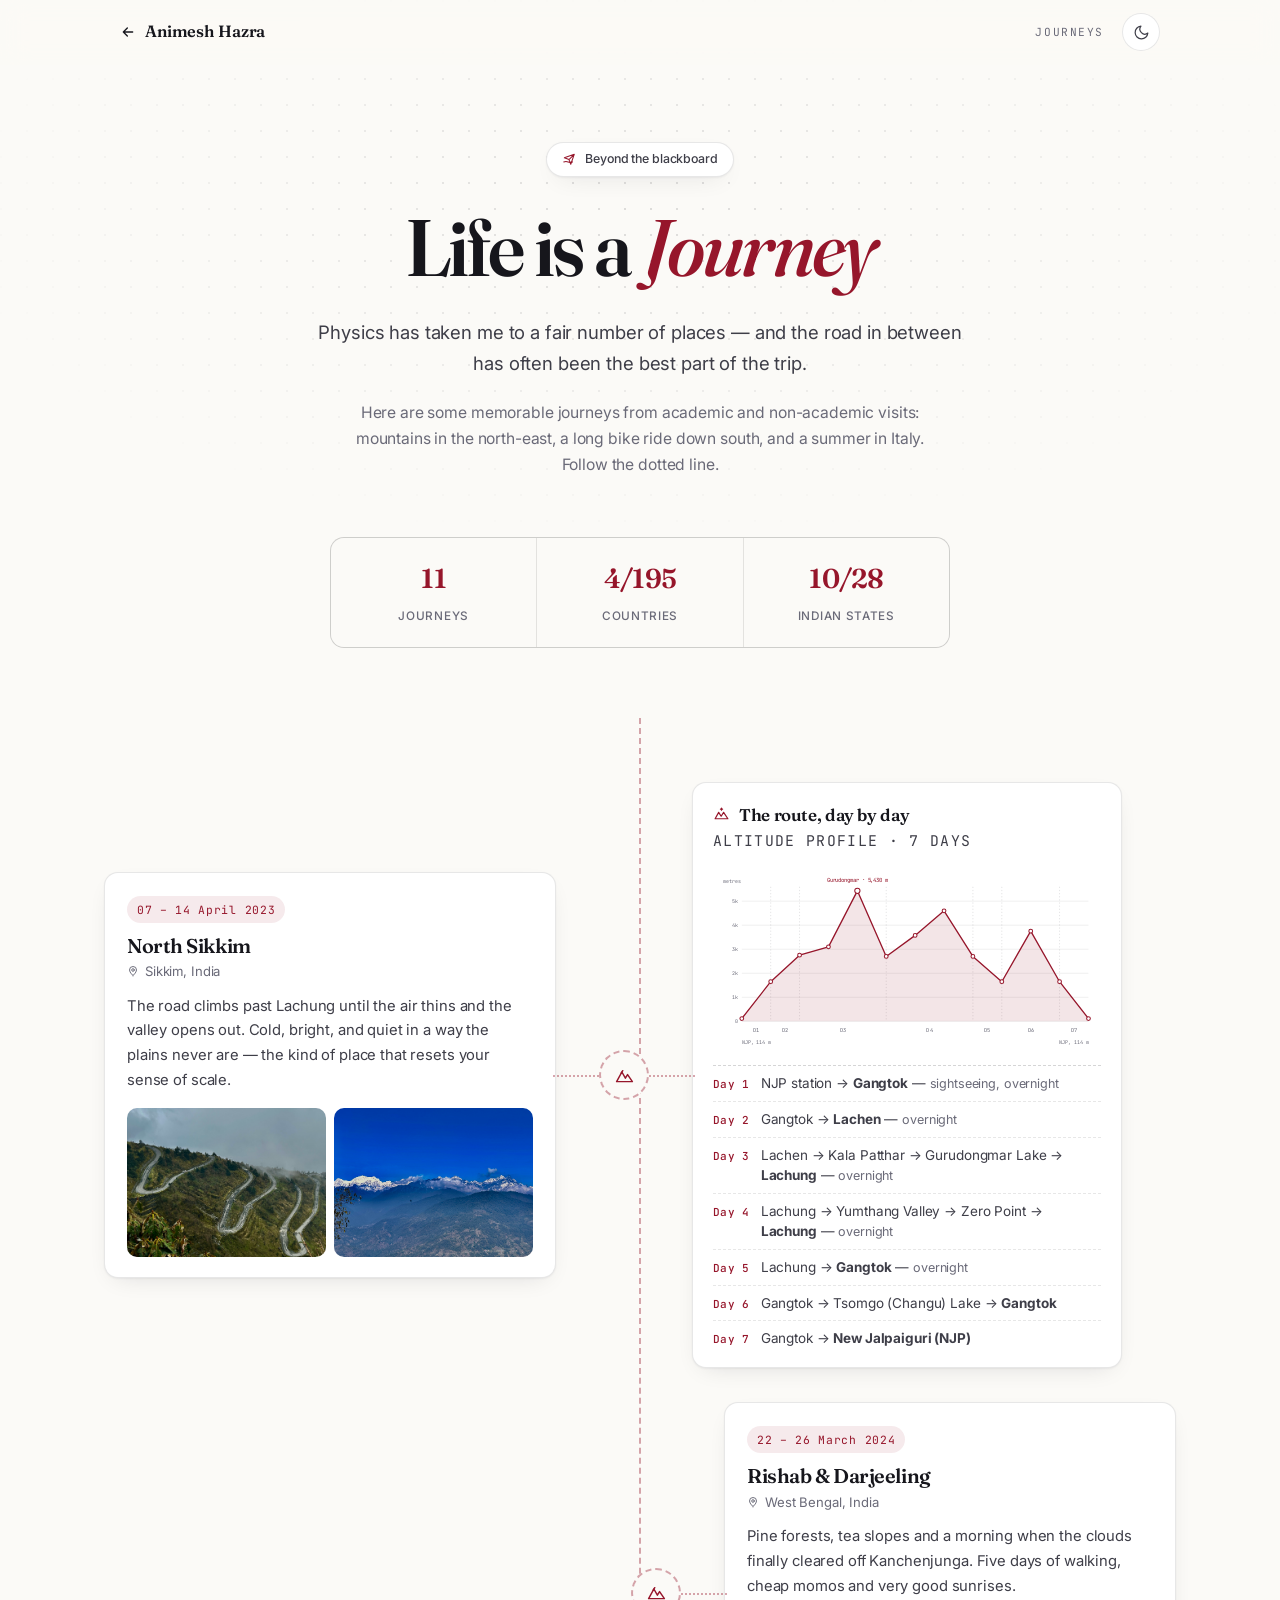
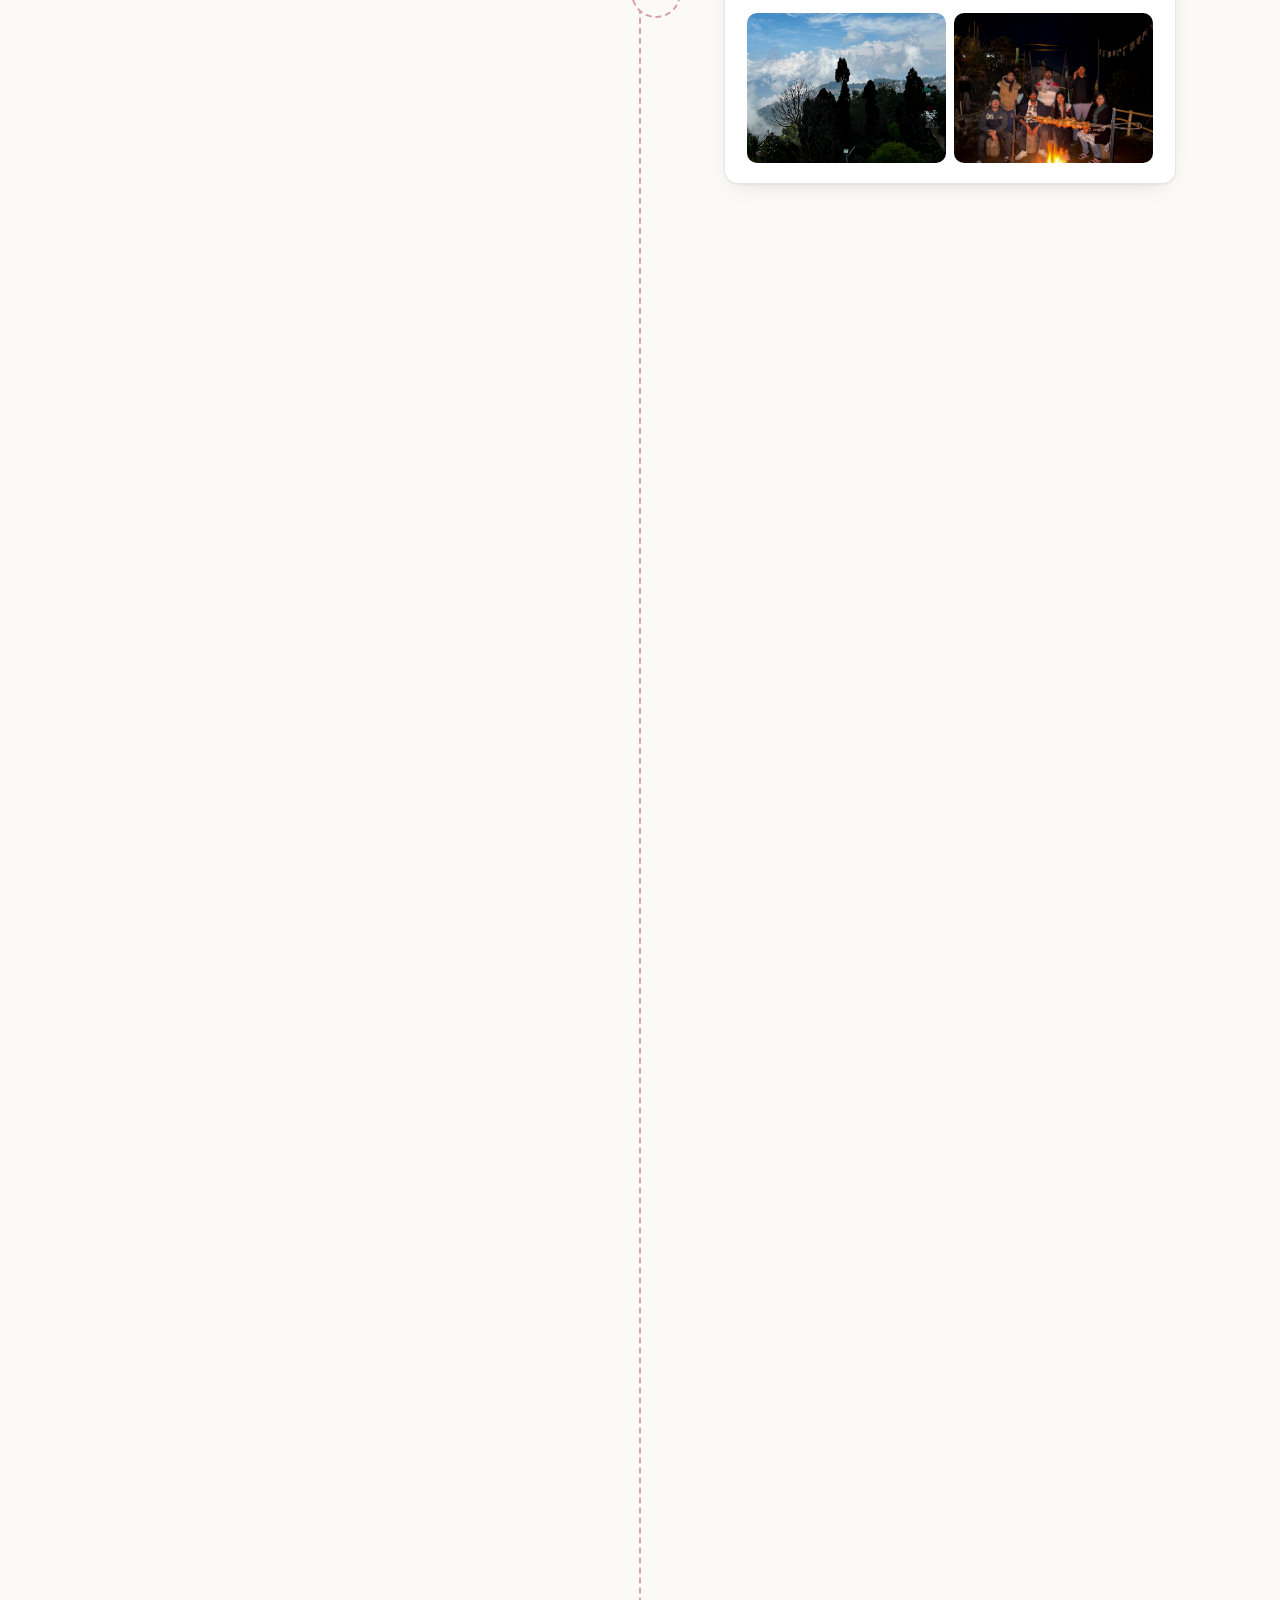
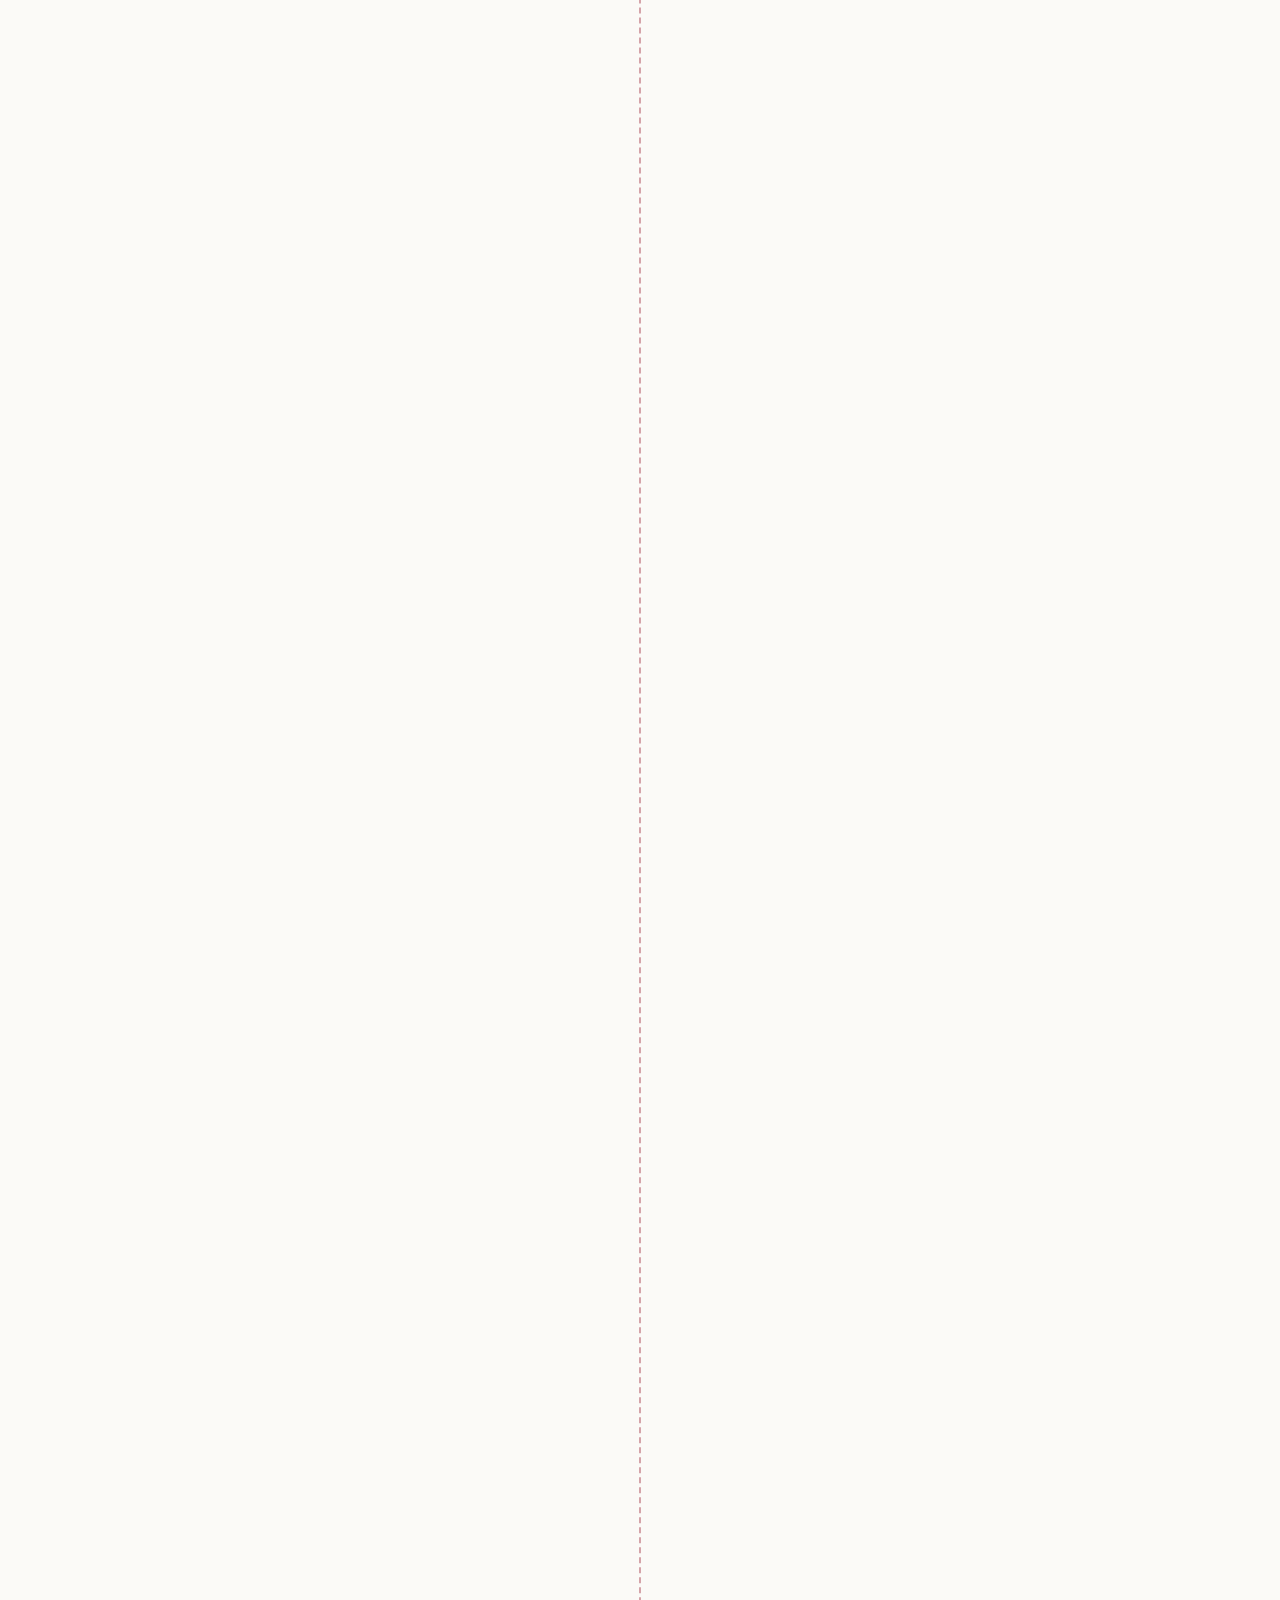
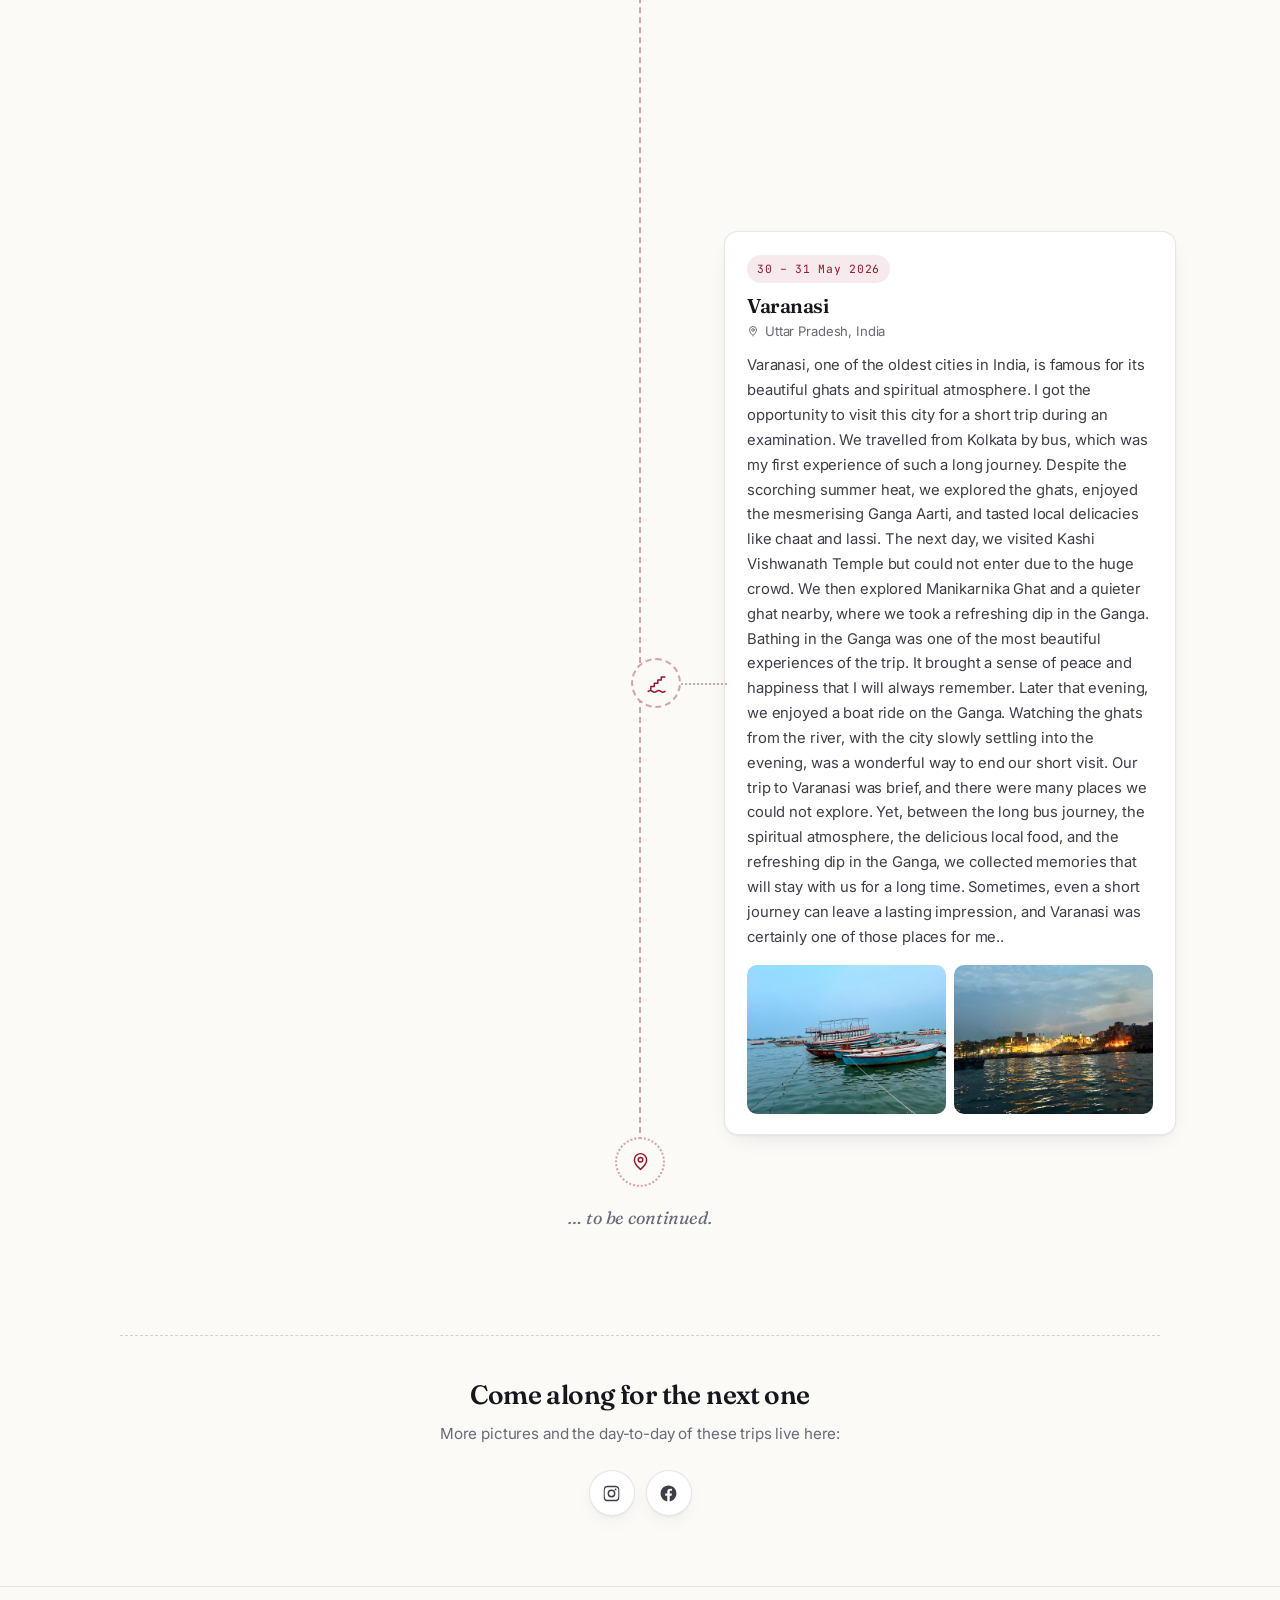
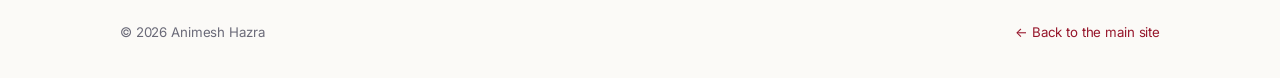
==== commit 722e2802: "Update count of Indian states in journey.html" ====
--- a/journey.html
+++ b/journey.html
@@ -387,7 +387,7 @@
     <div class="counts rv">
       <div class="count"><b>11</b><span>Journeys</span></div>
       <div class="count"><b>4/195</b><span>Countries</span></div>
-      <div class="count"><b>9/28</b><span>Indian states</span></div>
+      <div class="count"><b>10/28</b><span>Indian states</span></div>
     </div>
   </div>
 </header>
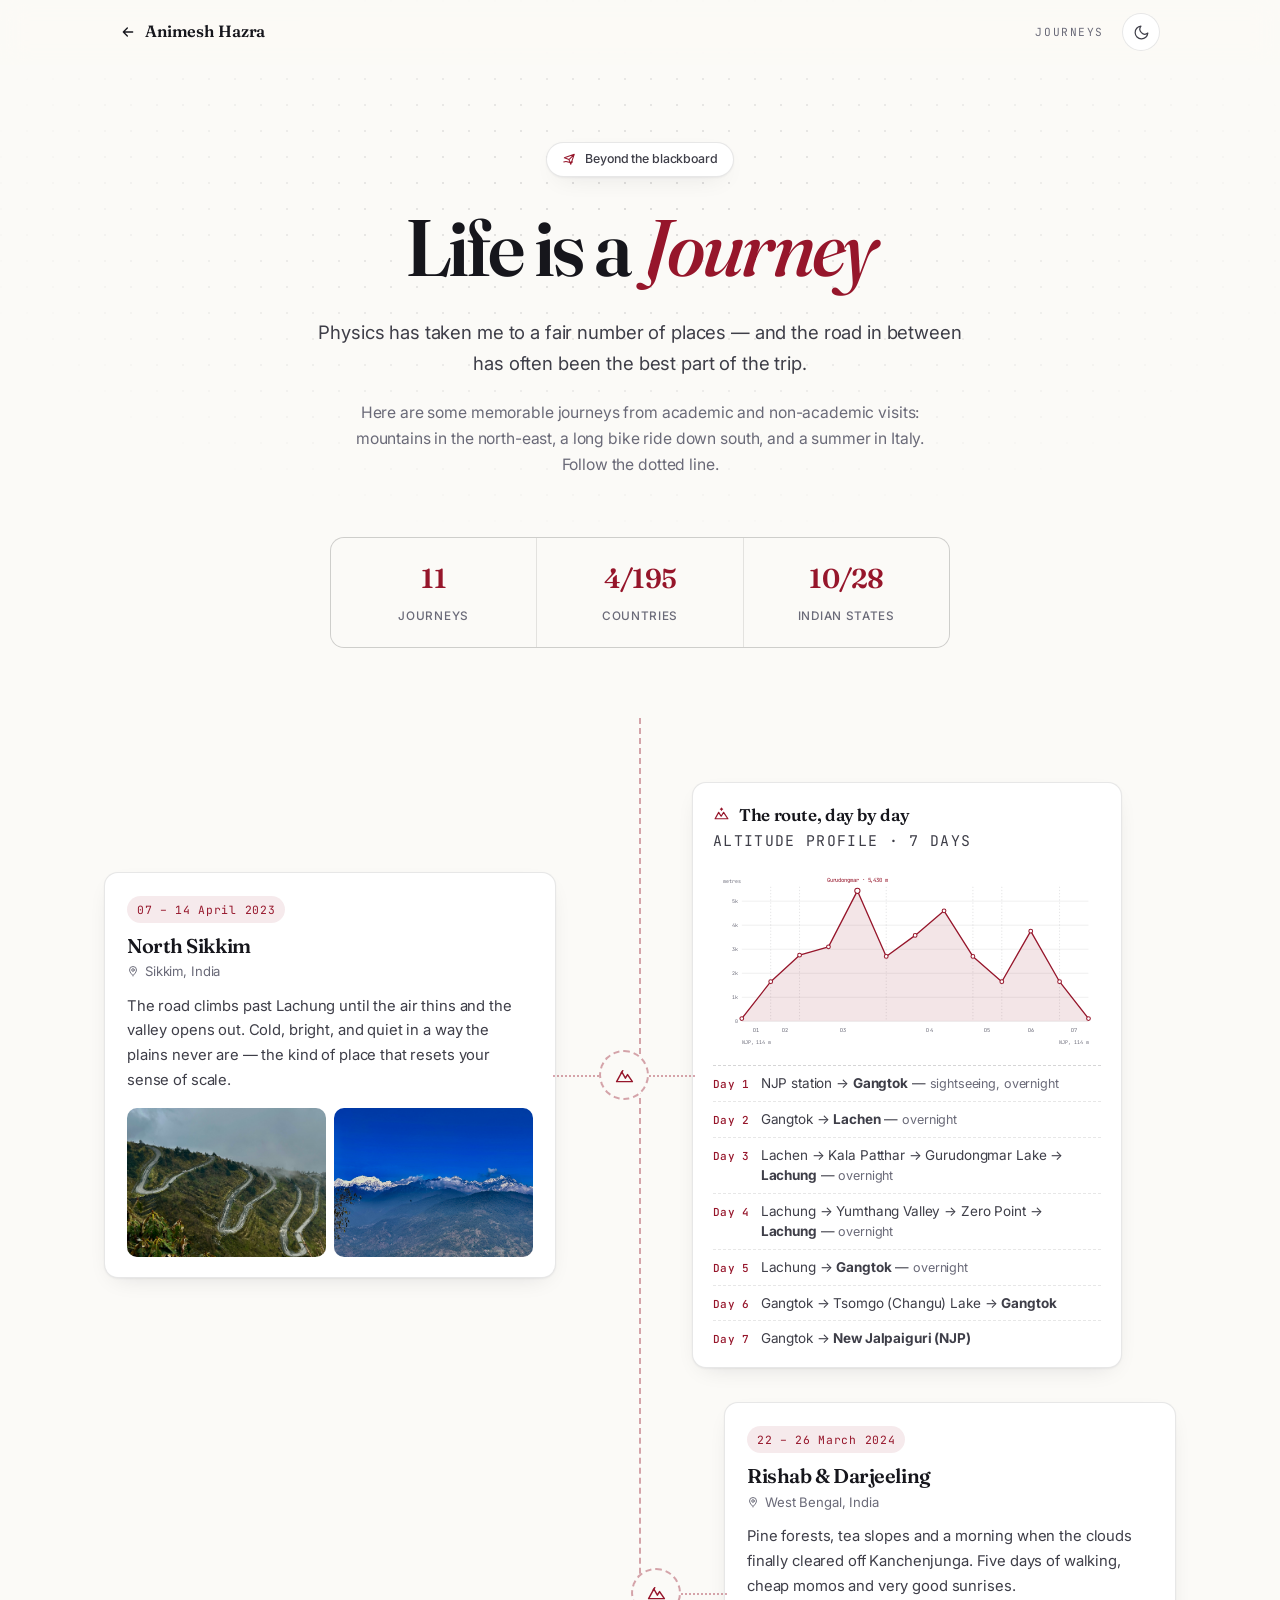
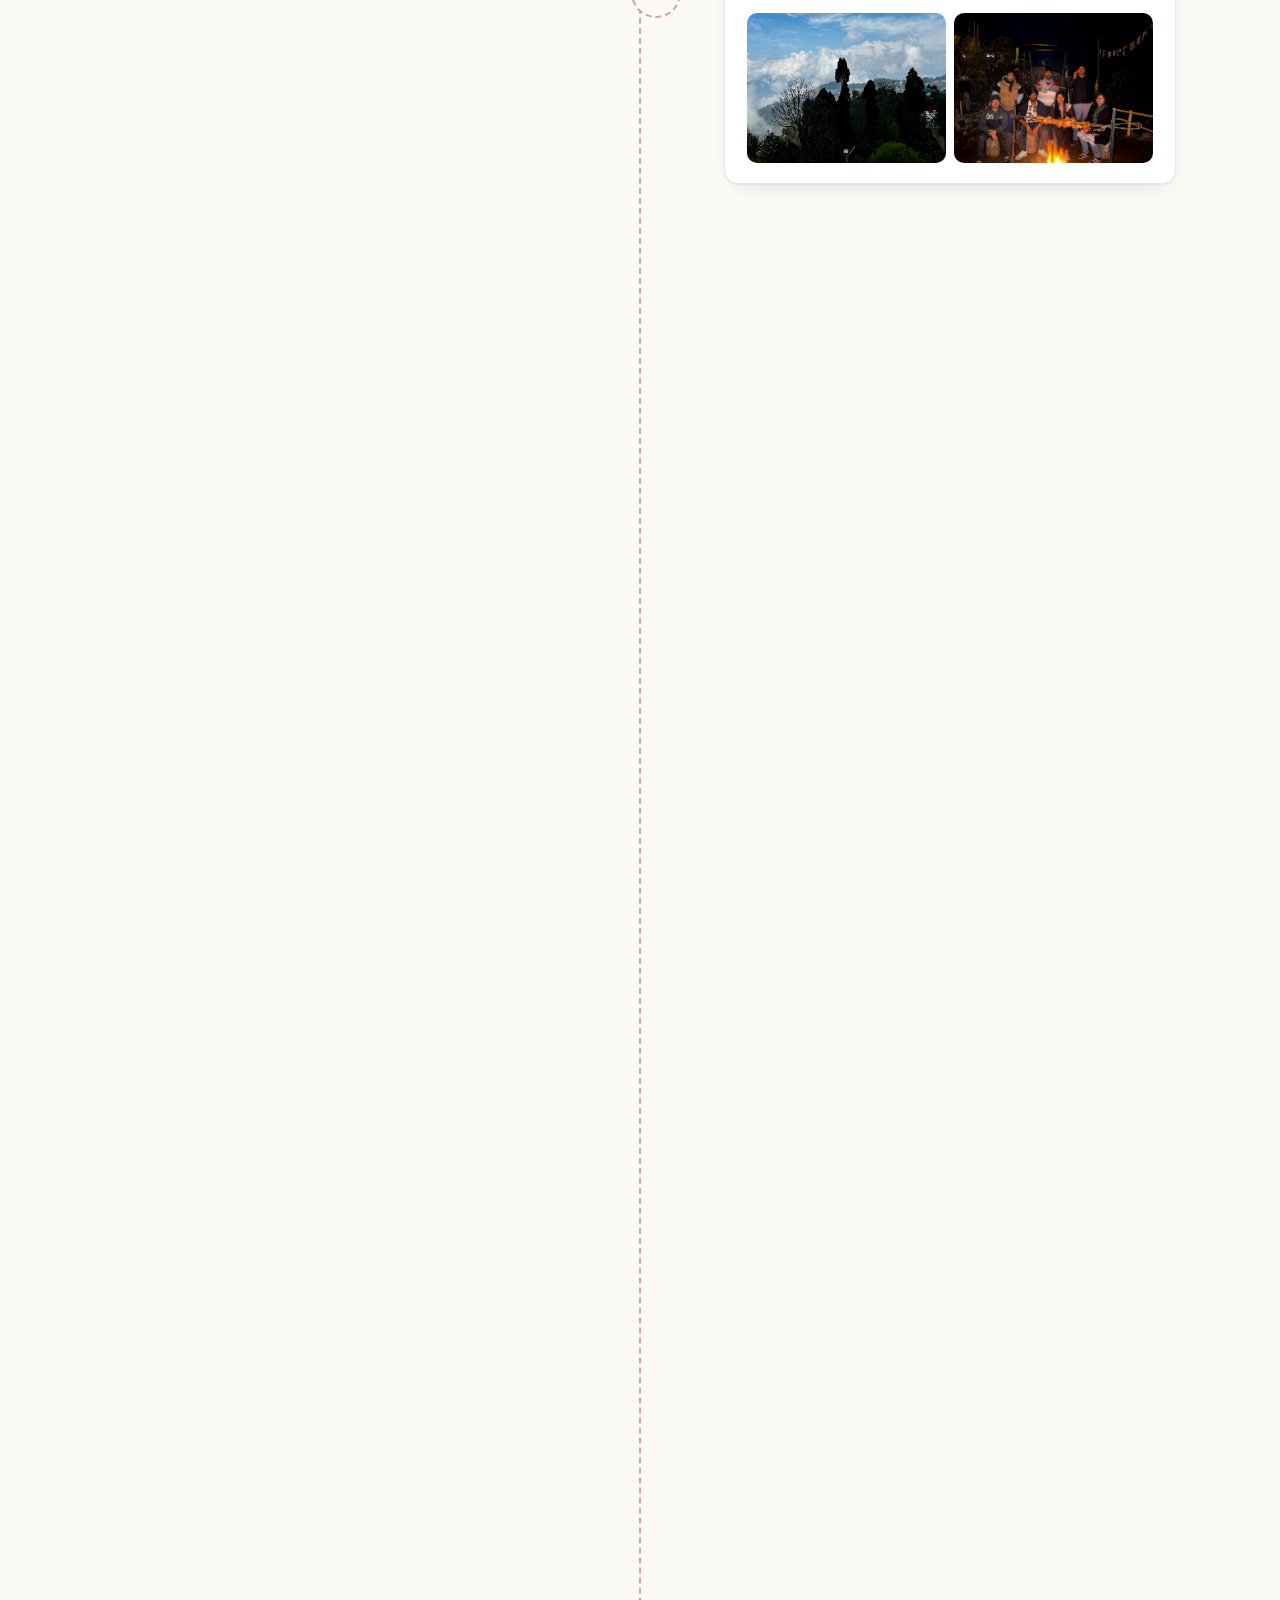
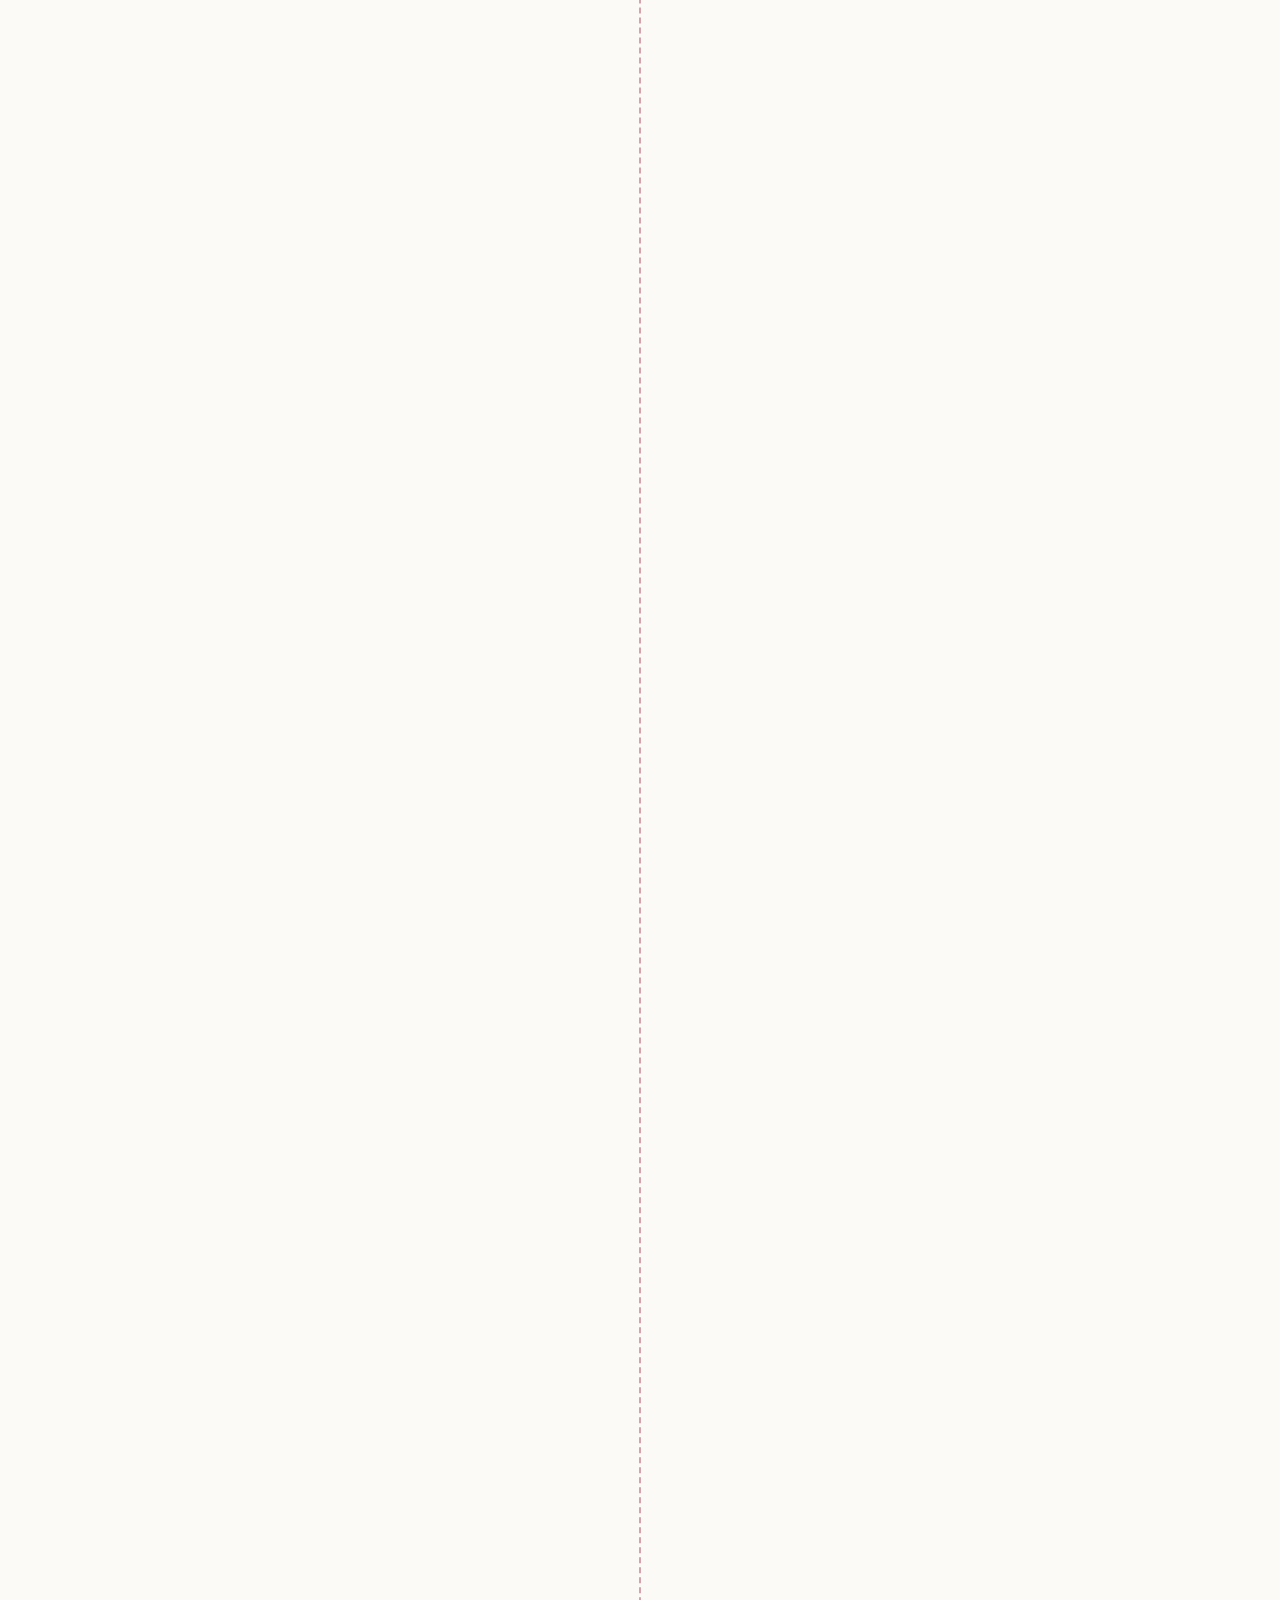
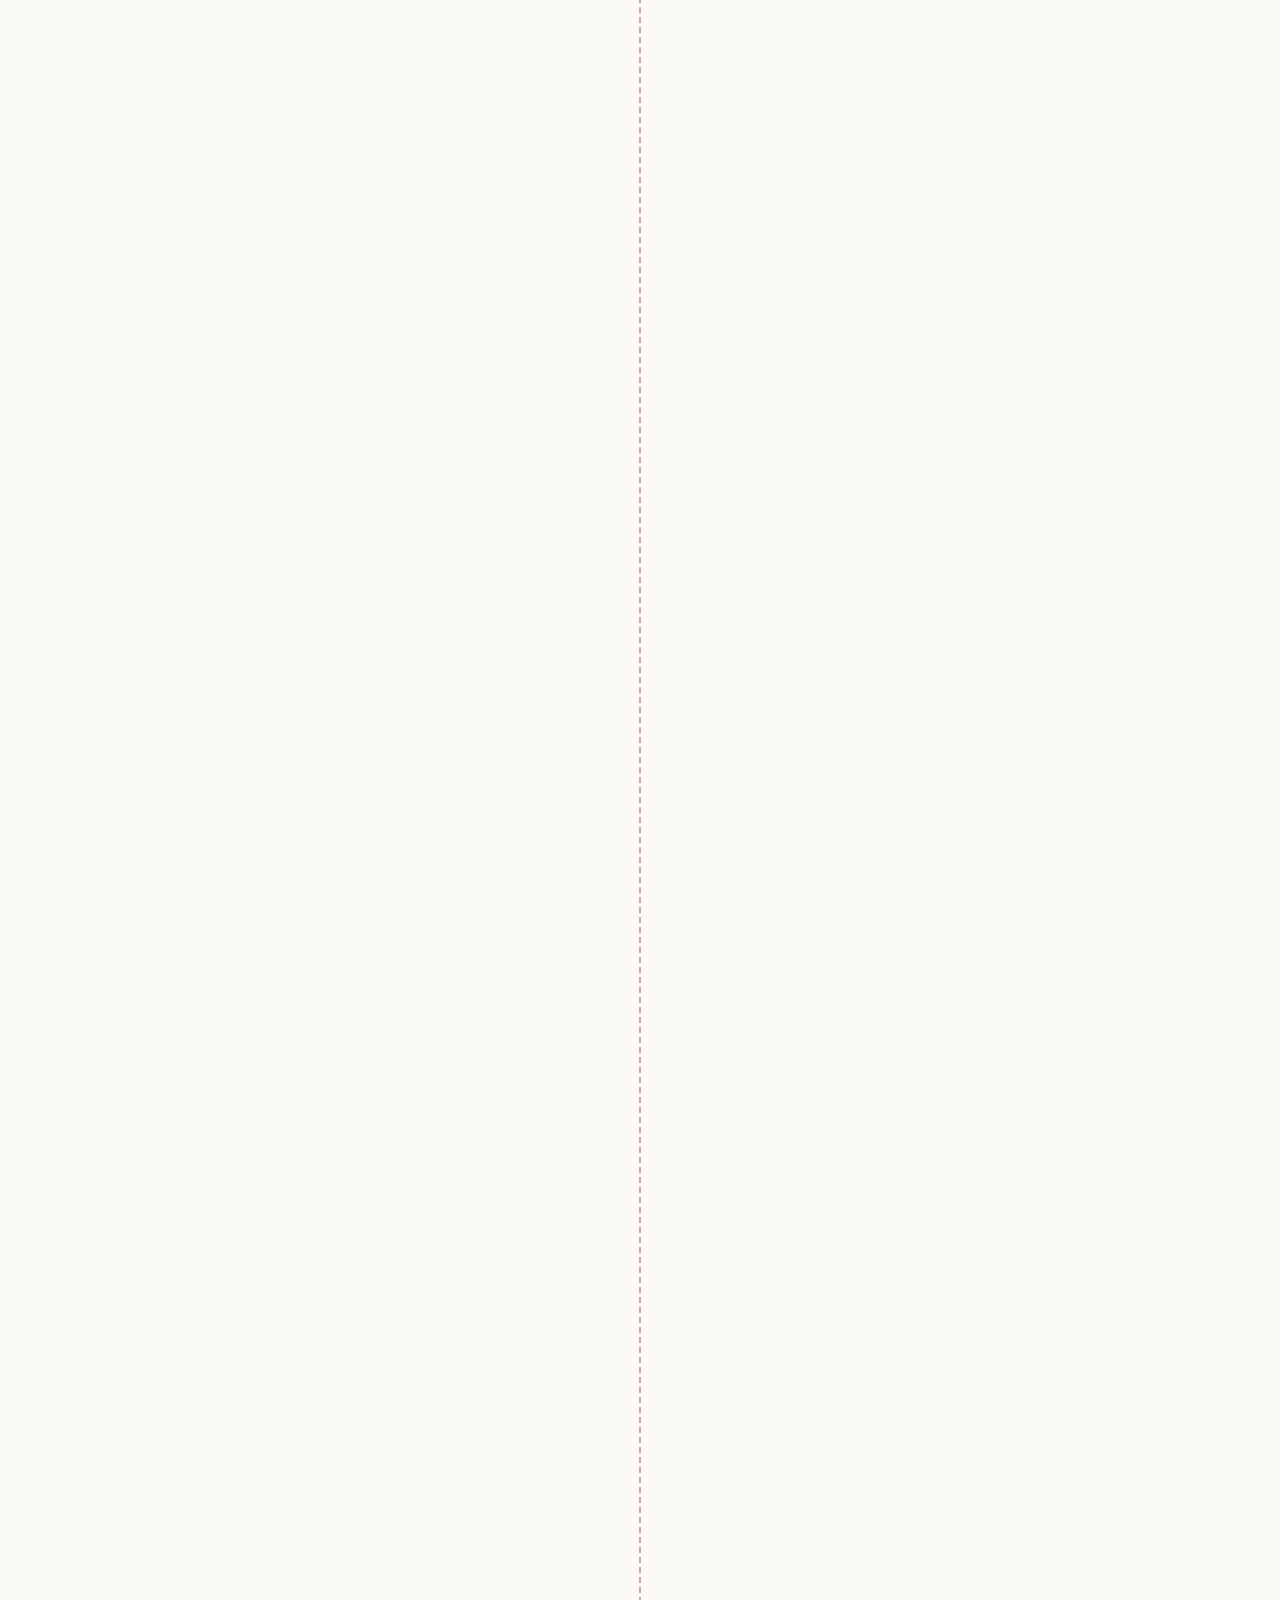
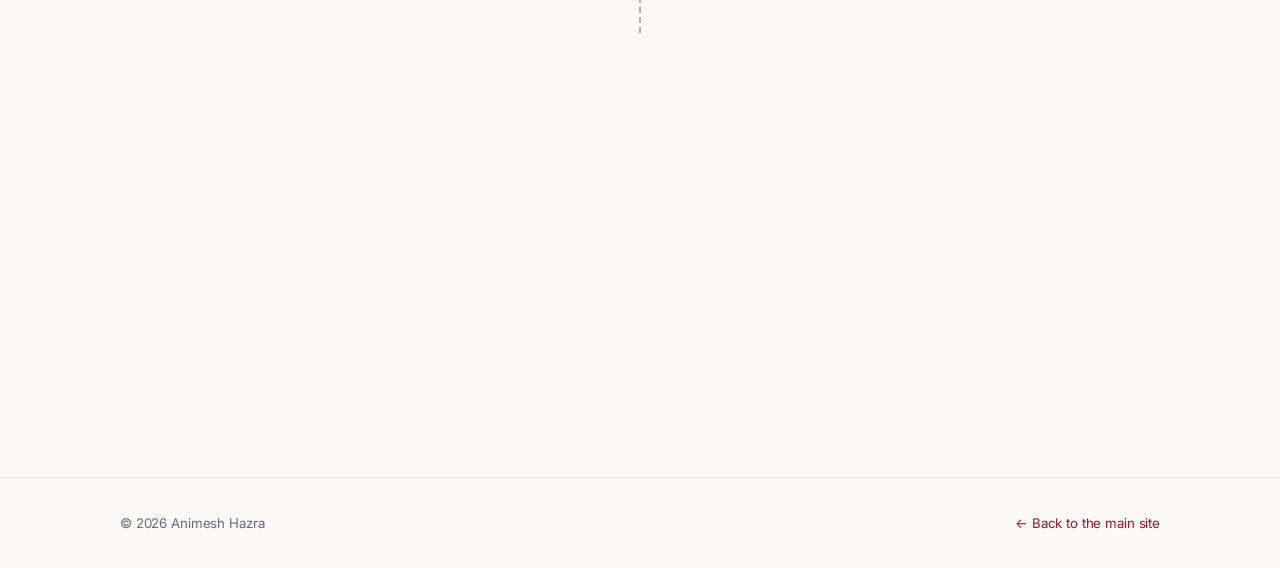
==== commit 42e8234a: "Add Jeju travel article section Added a new article section for Jeju, including travel dates, descri" ====
--- a/journey.html
+++ b/journey.html
@@ -708,6 +708,30 @@
       </div>
     </article>
 
+     <!-- ---------- Oct 2026 · Jeju ---------- -->
+    <article class="stop left rv">
+      <div class="node">
+        <svg viewBox="0 0 24 24" aria-hidden="true"><path d="M7 16a4 4 0 0 1 .6-8 5.5 5.5 0 0 1 10.5 1.6A3.4 3.4 0 0 1 17.5 16z"/><path d="M8 19.5v1.5M12 19v2M16 19.5v1.5"/></svg>
+      </div>
+      <div class="card">
+        <span class="when">20 &ndash; 24 October 2026</span>
+        <h3>Jeju</h3>
+        <div class="where">
+          <svg viewBox="0 0 24 24" aria-hidden="true"><path d="M12 21s7-5.7 7-11a7 7 0 1 0-14 0c0 5.3 7 11 7 11z"/><circle cx="12" cy="10" r="2.6"/></svg>
+          Jeju, Korea
+        </div>
+        <!-- EDIT -->
+        <p>an island that smells of tangerines — orange groves stretching quietly 
+           along every hillside, unhurried and unhurried. The crowds never quite 
+           reach the places that matter most; a cliff path, a lava field, a farmer’s lane lined with mandarin trees heavy with fruit.
+           And always, always, the sea breeze — cool and salt-edged, way to your door. </p>
+        <div class="shots two">
+          <figure class="shot"><img src="tphotos/jeju-1.jpg" alt="Meghalaya" loading="lazy" onerror="this.closest('.shot').classList.add('empty');this.remove()"><figcaption>tphotos/jeju-1.jpg</figcaption></figure>
+          <figure class="shot"><img src="tphotos/jeju-3.jpg" alt="Meghalaya" loading="lazy" onerror="this.closest('.shot').classList.add('empty');this.remove()"><figcaption>tphotos/jeju-3.jpg</figcaption></figure>
+        </div>
+      </div>
+    </article>
+
     <!-- ---------- end of trail ---------- -->
     <div class="trail-end rv">
       <div class="node">
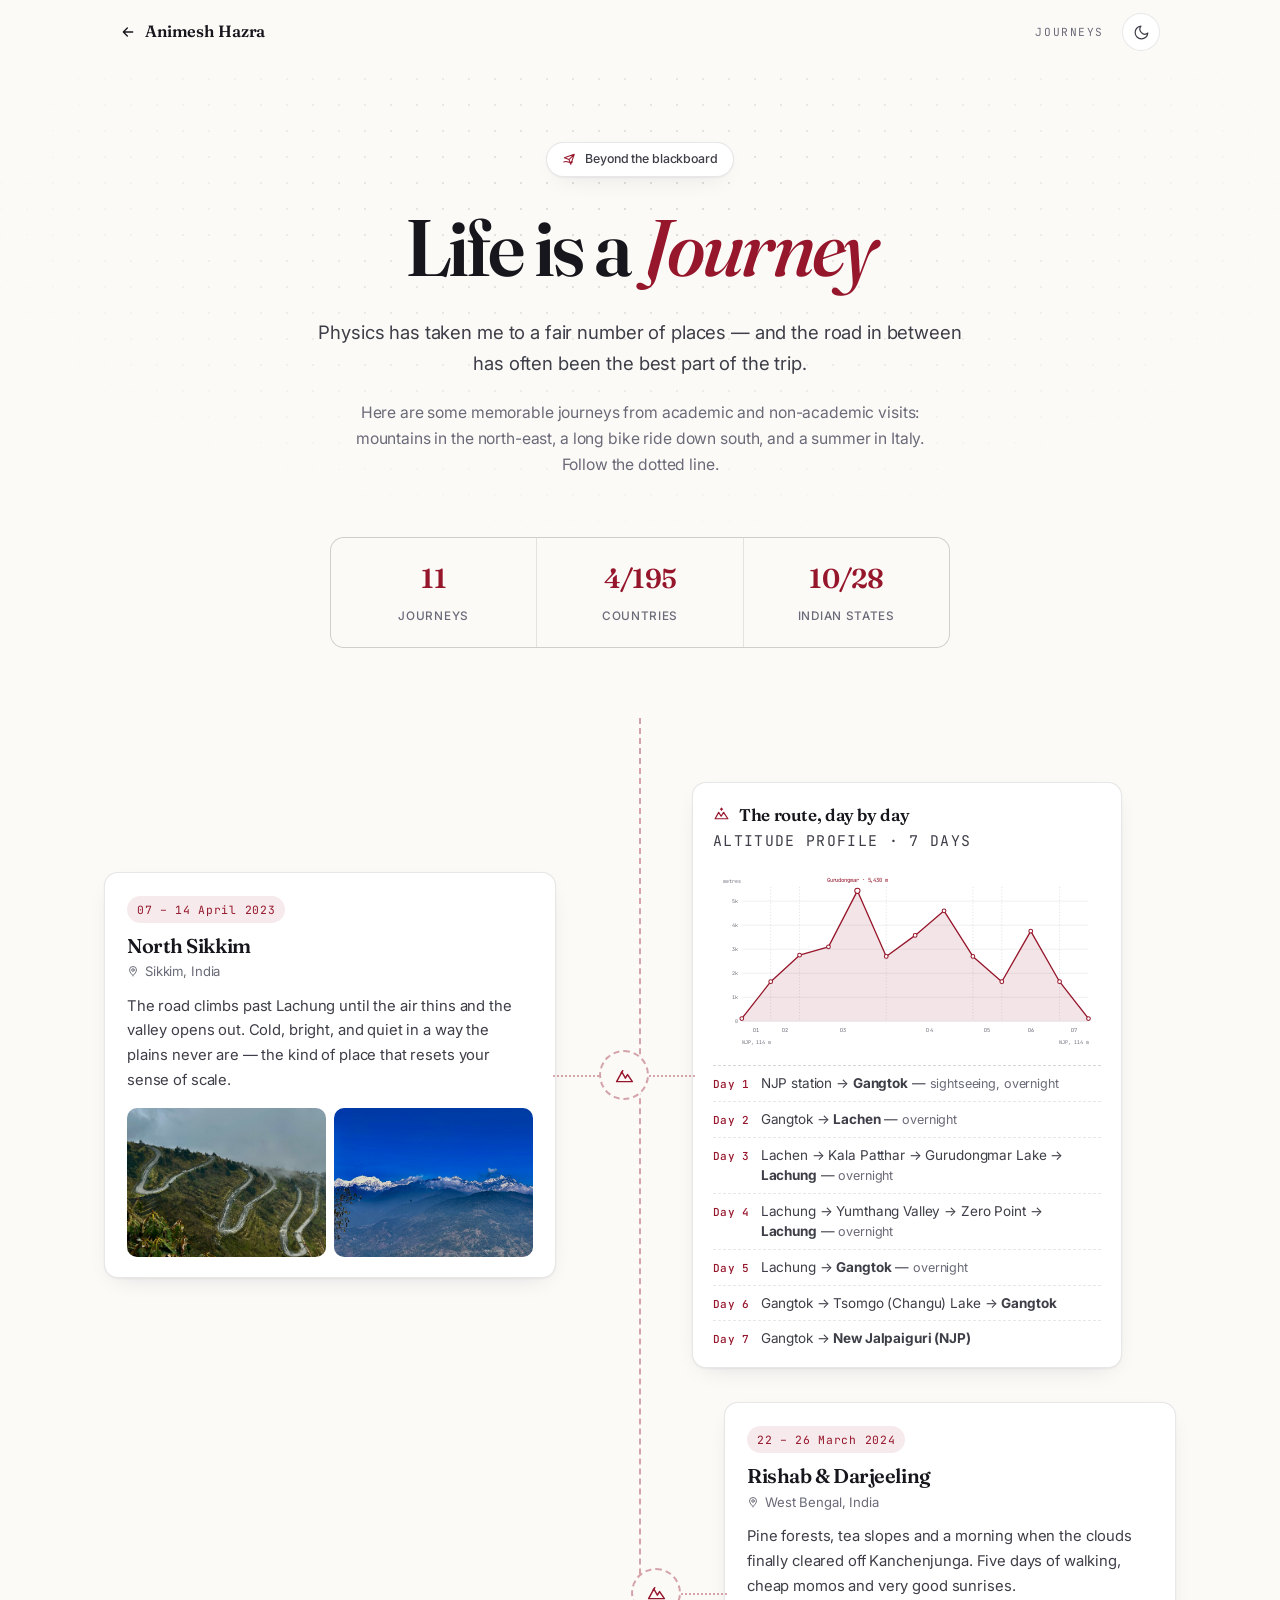
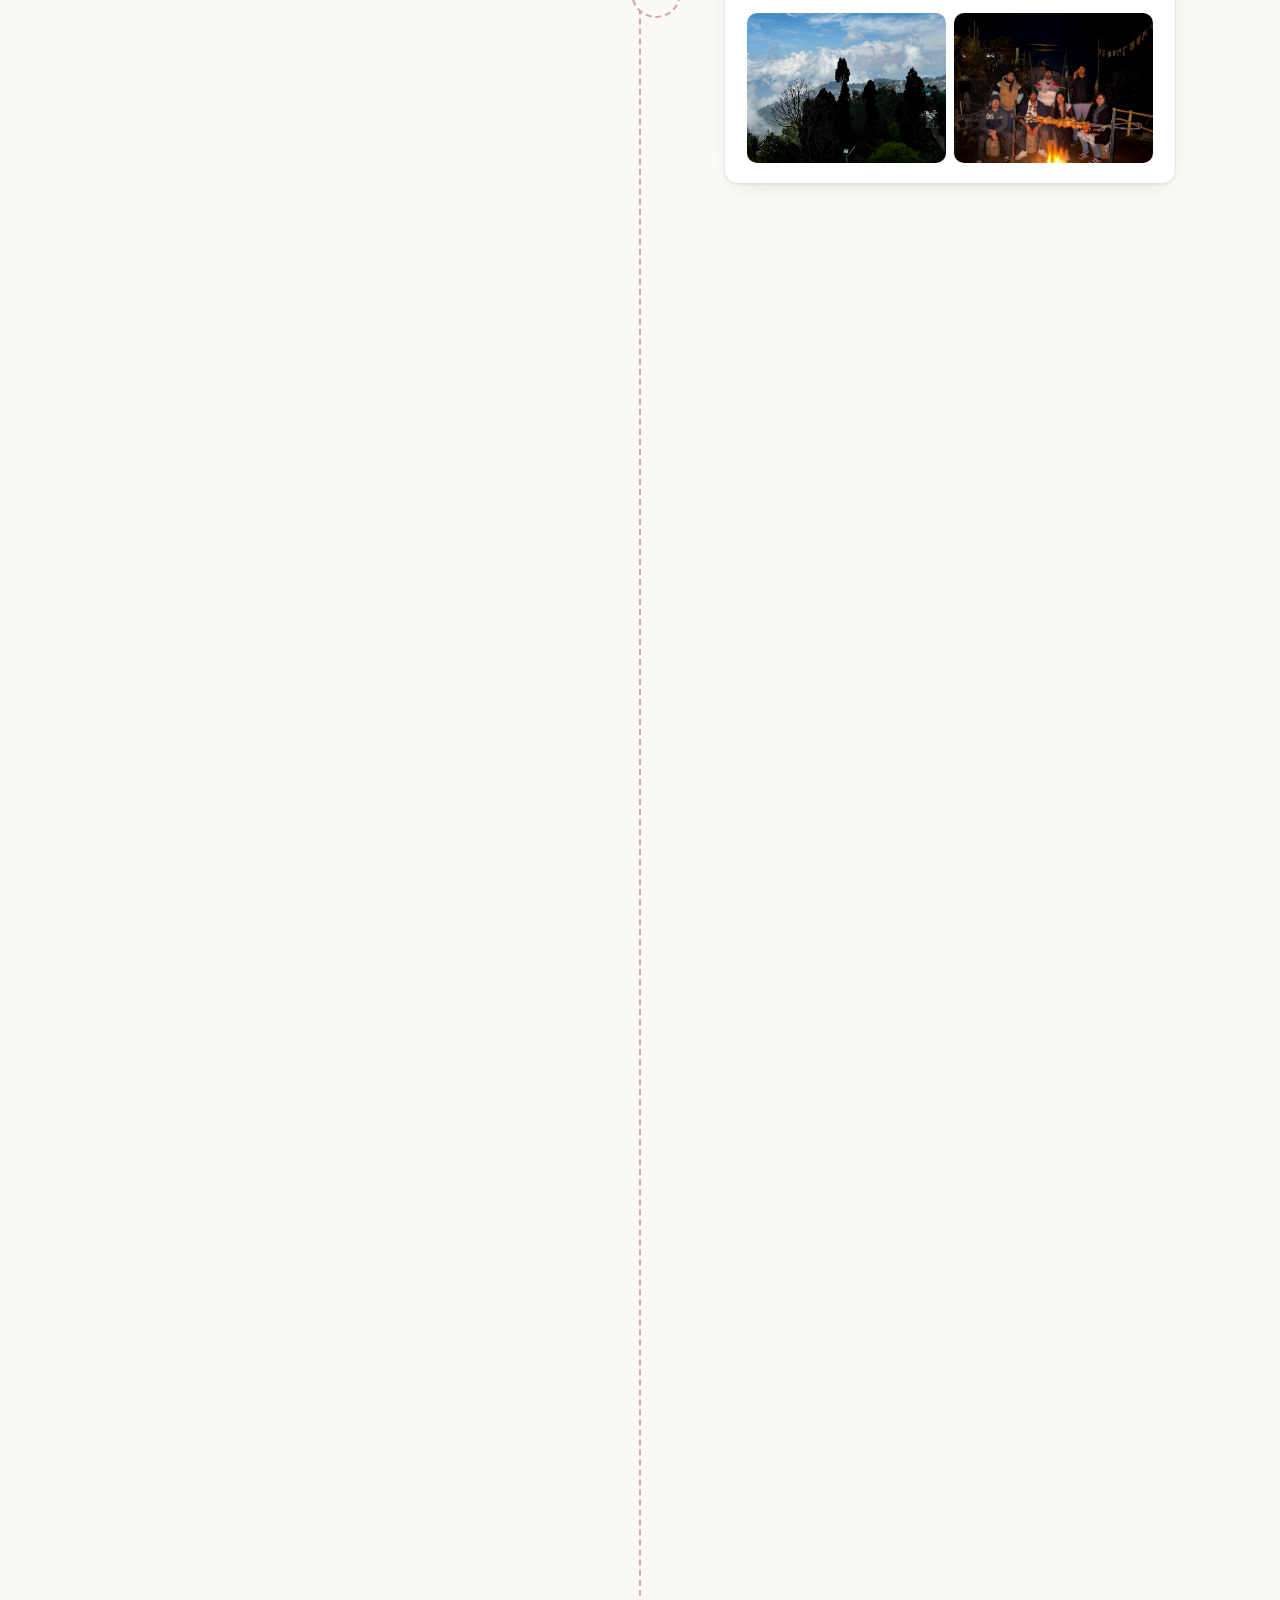
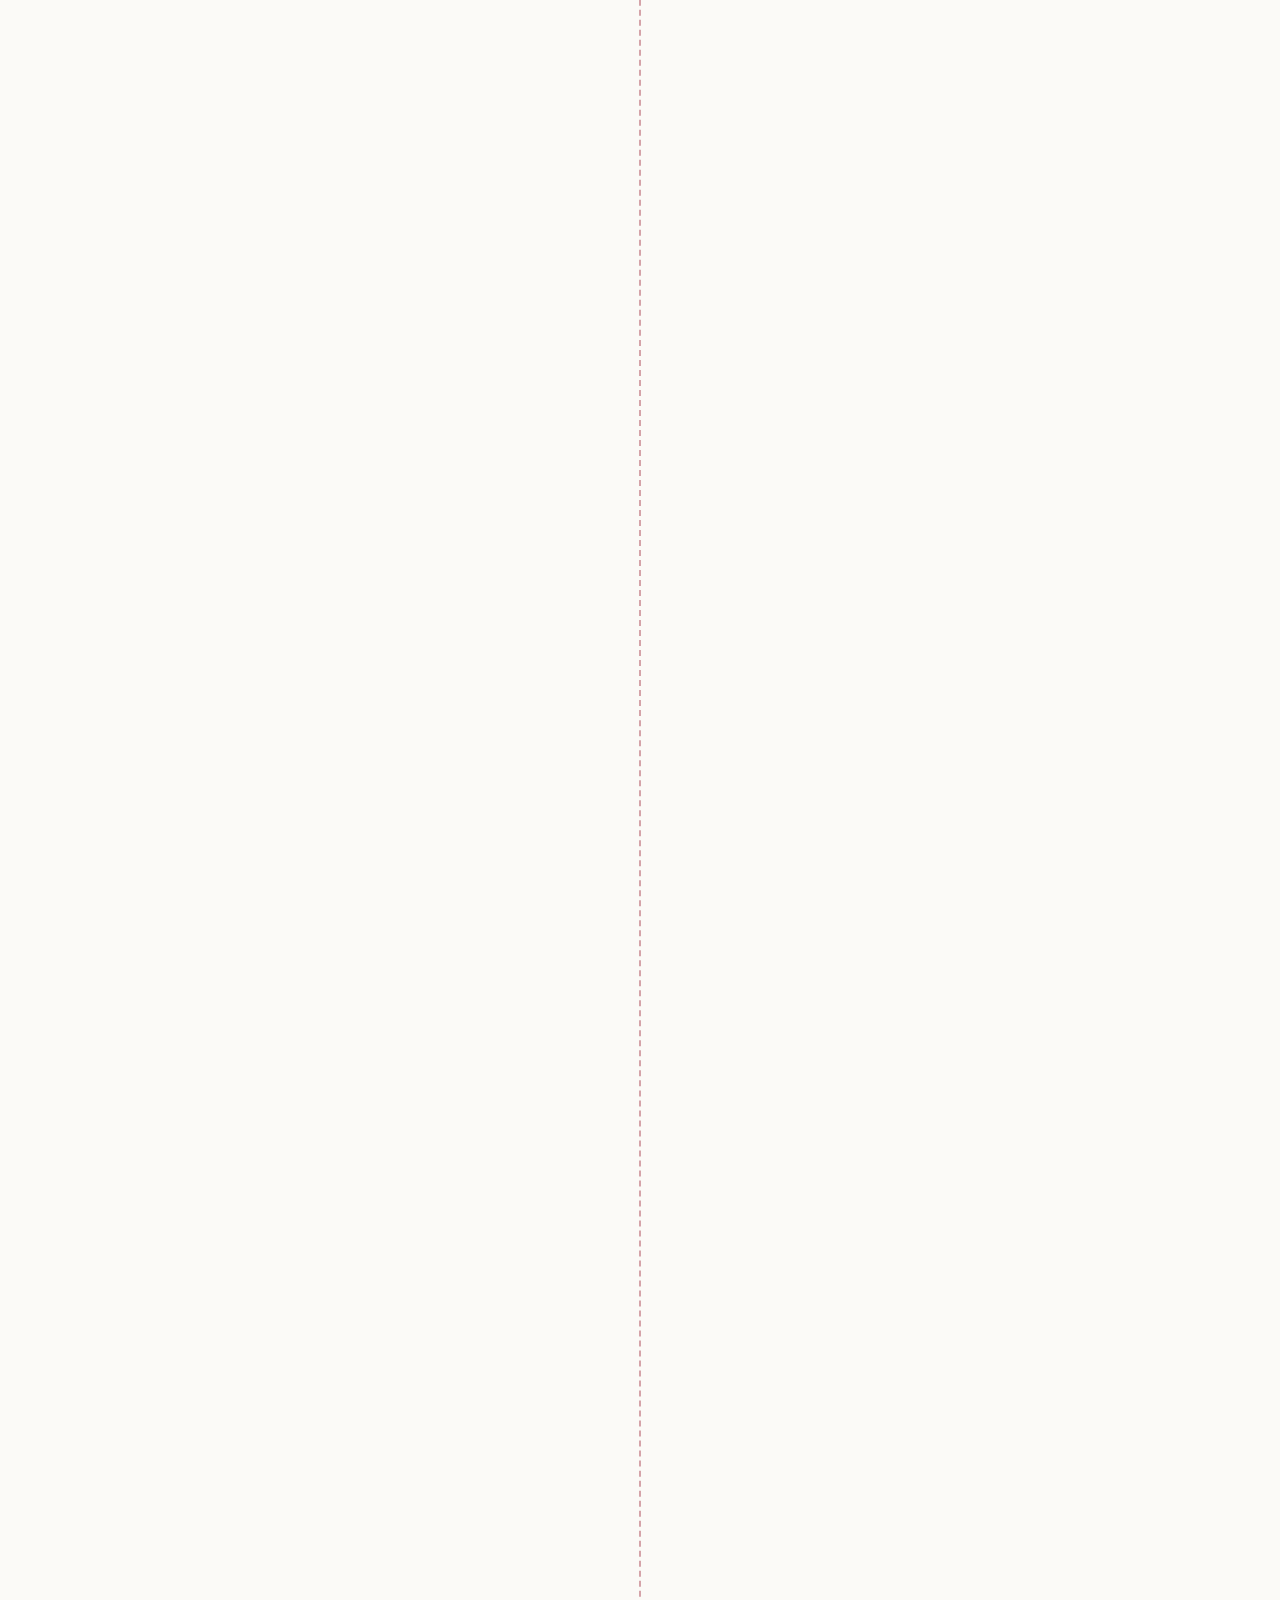
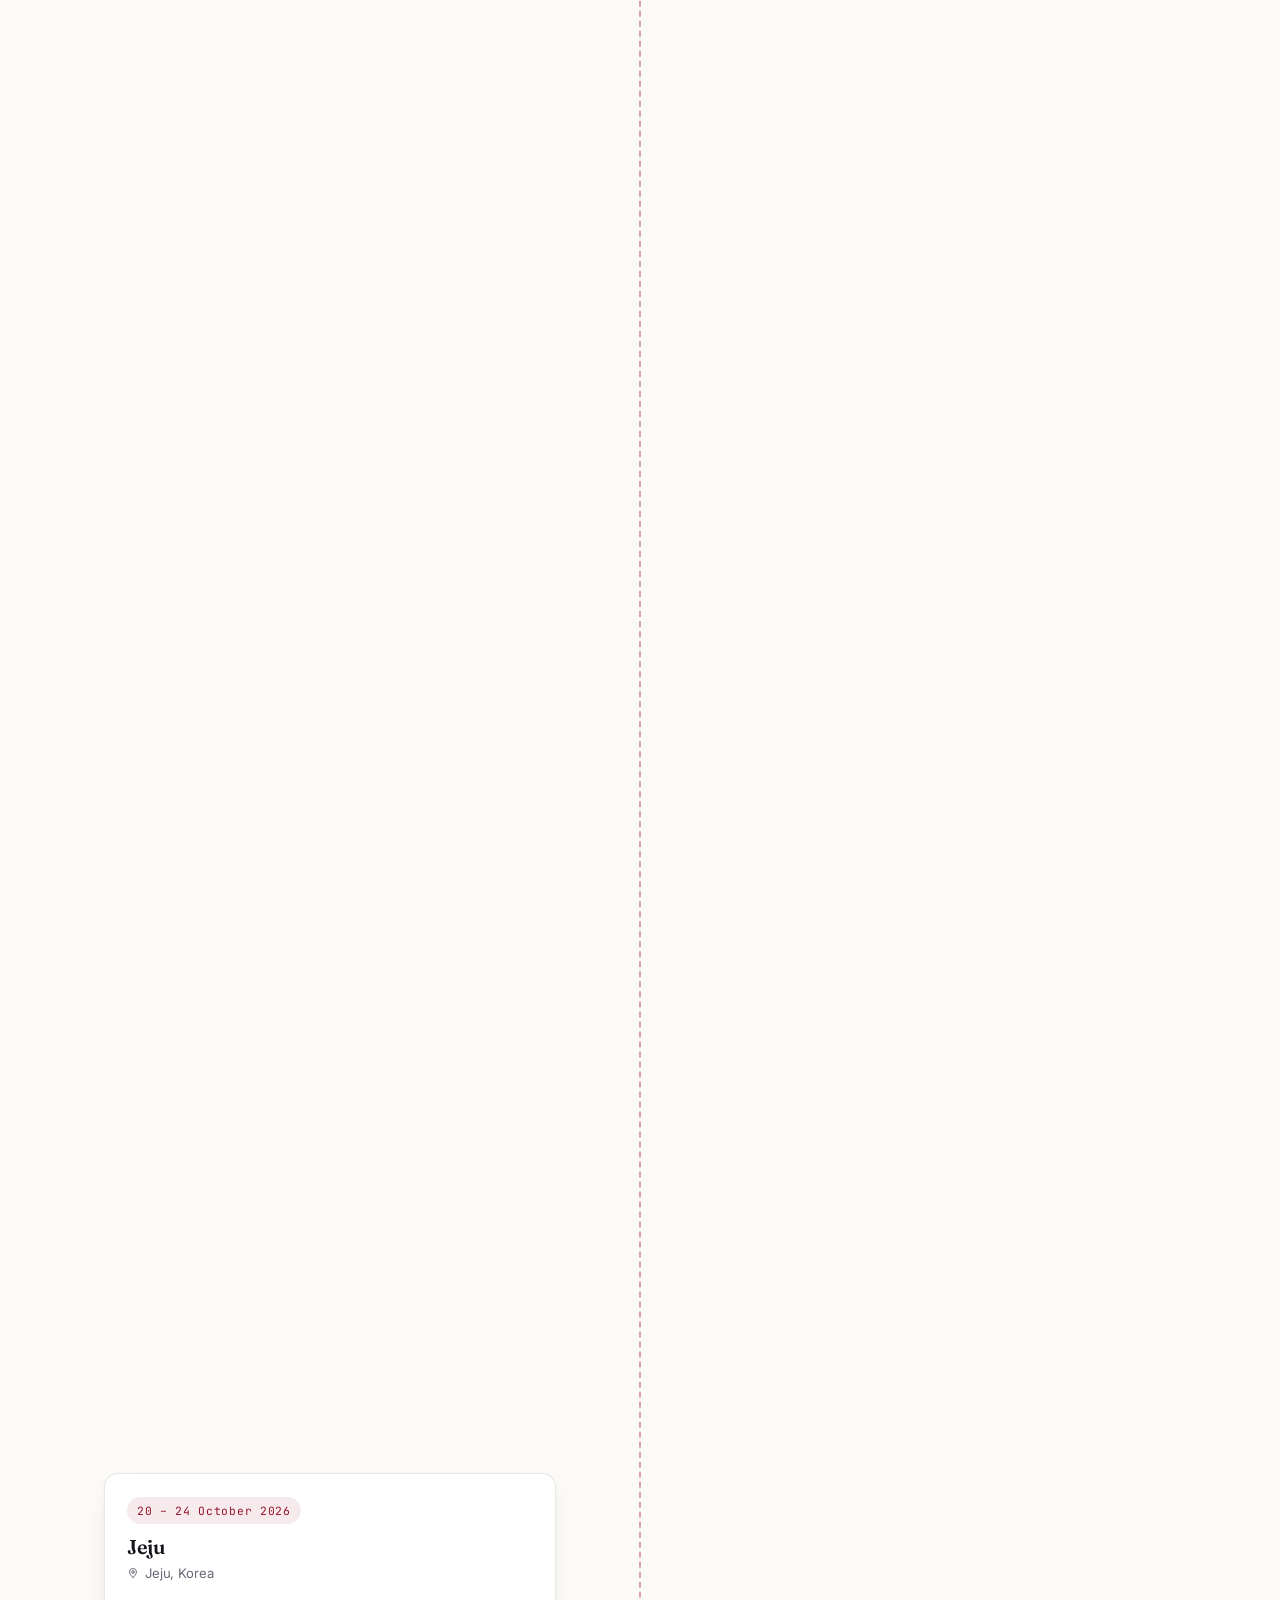
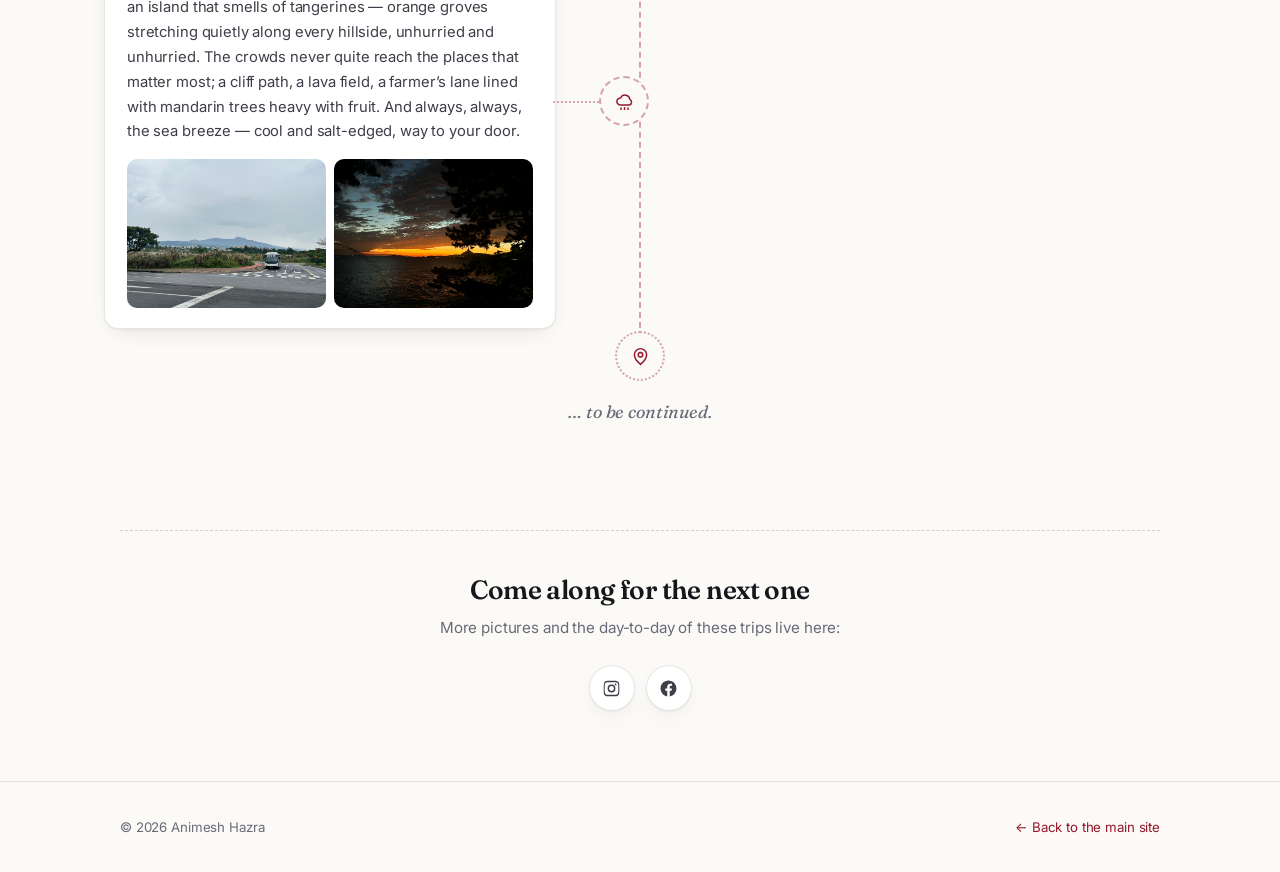
==== commit 49493c81: "Update journey.html" ====
--- a/journey.html
+++ b/journey.html
@@ -553,6 +553,9 @@
           <figure class="shot"><img src="tphotos/coorg-1.jpg" alt="Coorg bike trip" loading="lazy" onerror="this.closest('.shot').classList.add('empty');this.remove()"><figcaption>tphotos/coorg-1.jpg</figcaption></figure>
           <figure class="shot"><img src="tphotos/coorg-2.jpg" alt="Coorg bike trip" loading="lazy" onerror="this.closest('.shot').classList.add('empty');this.remove()"><figcaption>tphotos/coorg-2.jpg</figcaption></figure>
         </div>
+         <div class="shots">
+          <figure class="shot"><img src="tphotos/map.png" alt="Coorg bike trip" loading="lazy" onerror="this.closest('.shot').classList.add('empty');this.remove()"><figcaption>tphotos/map.png</figcaption></figure>
+        </div>
       </div>
     </article>
 
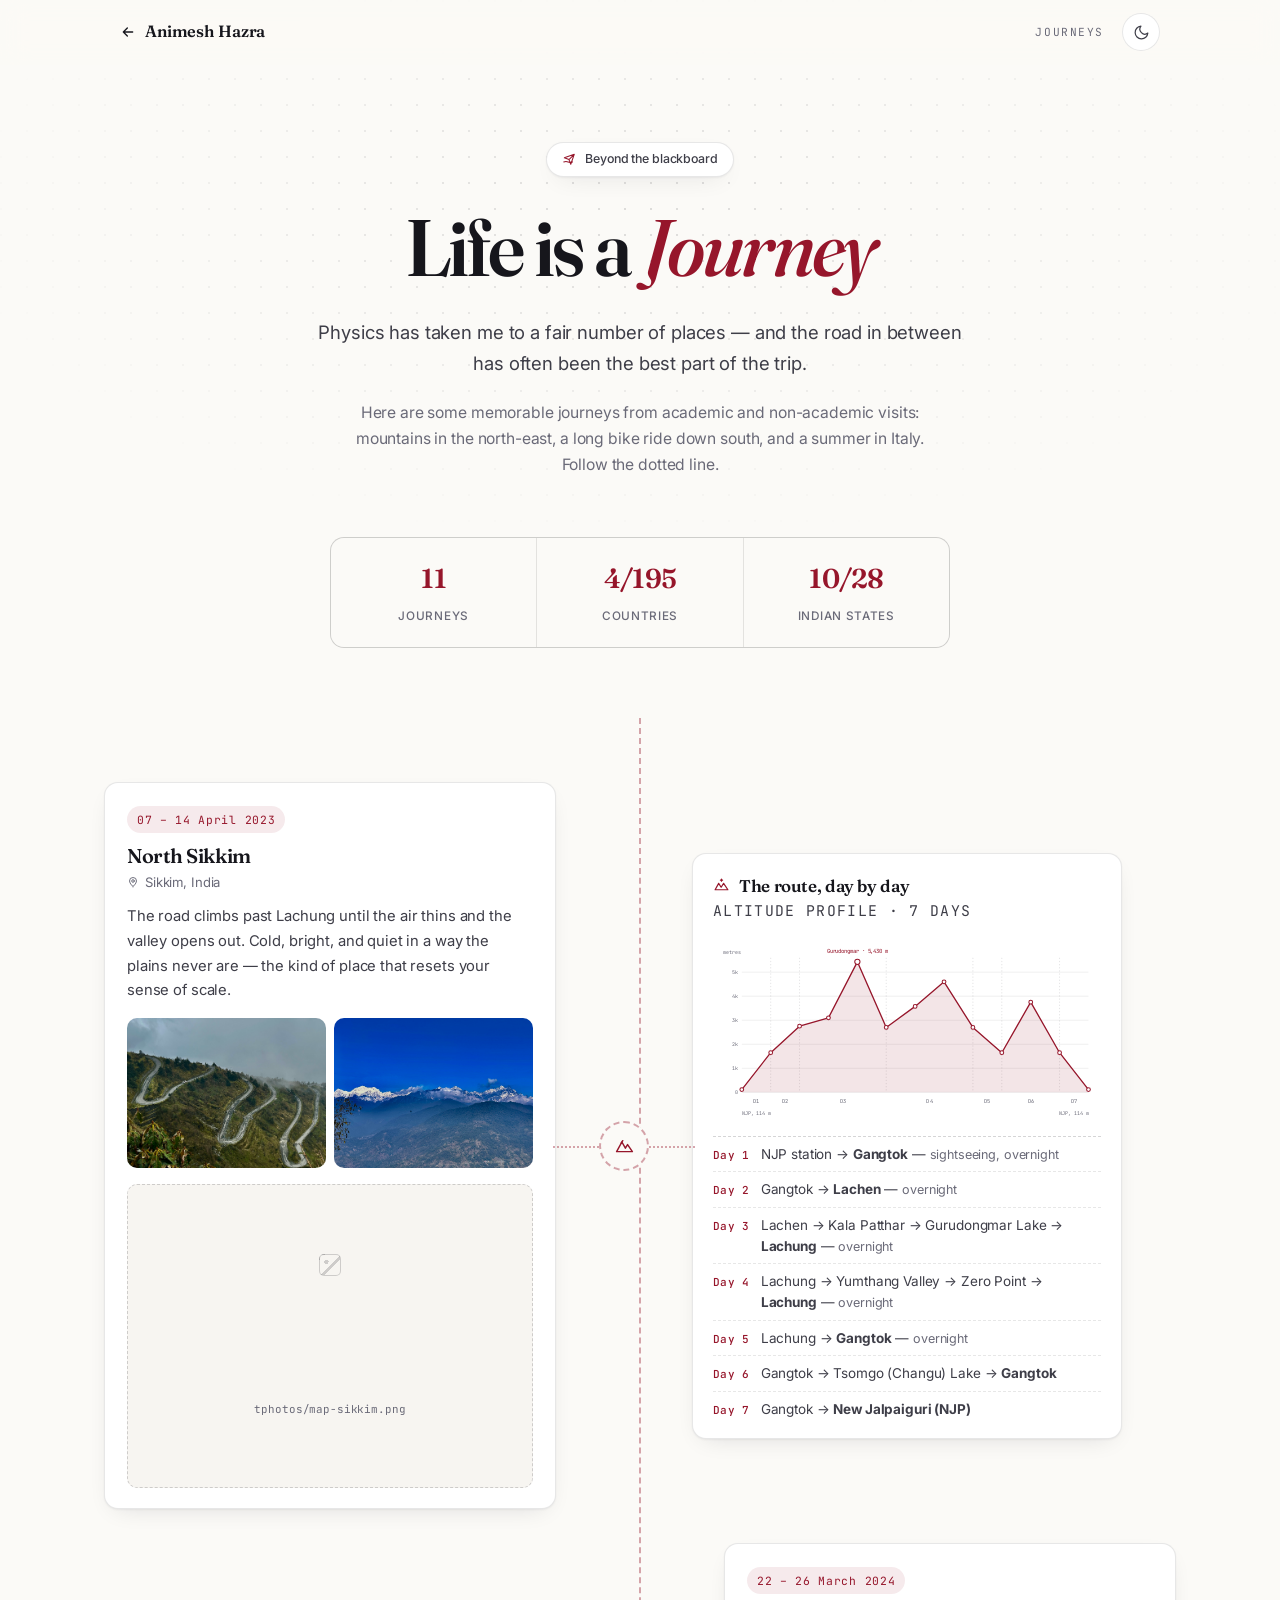
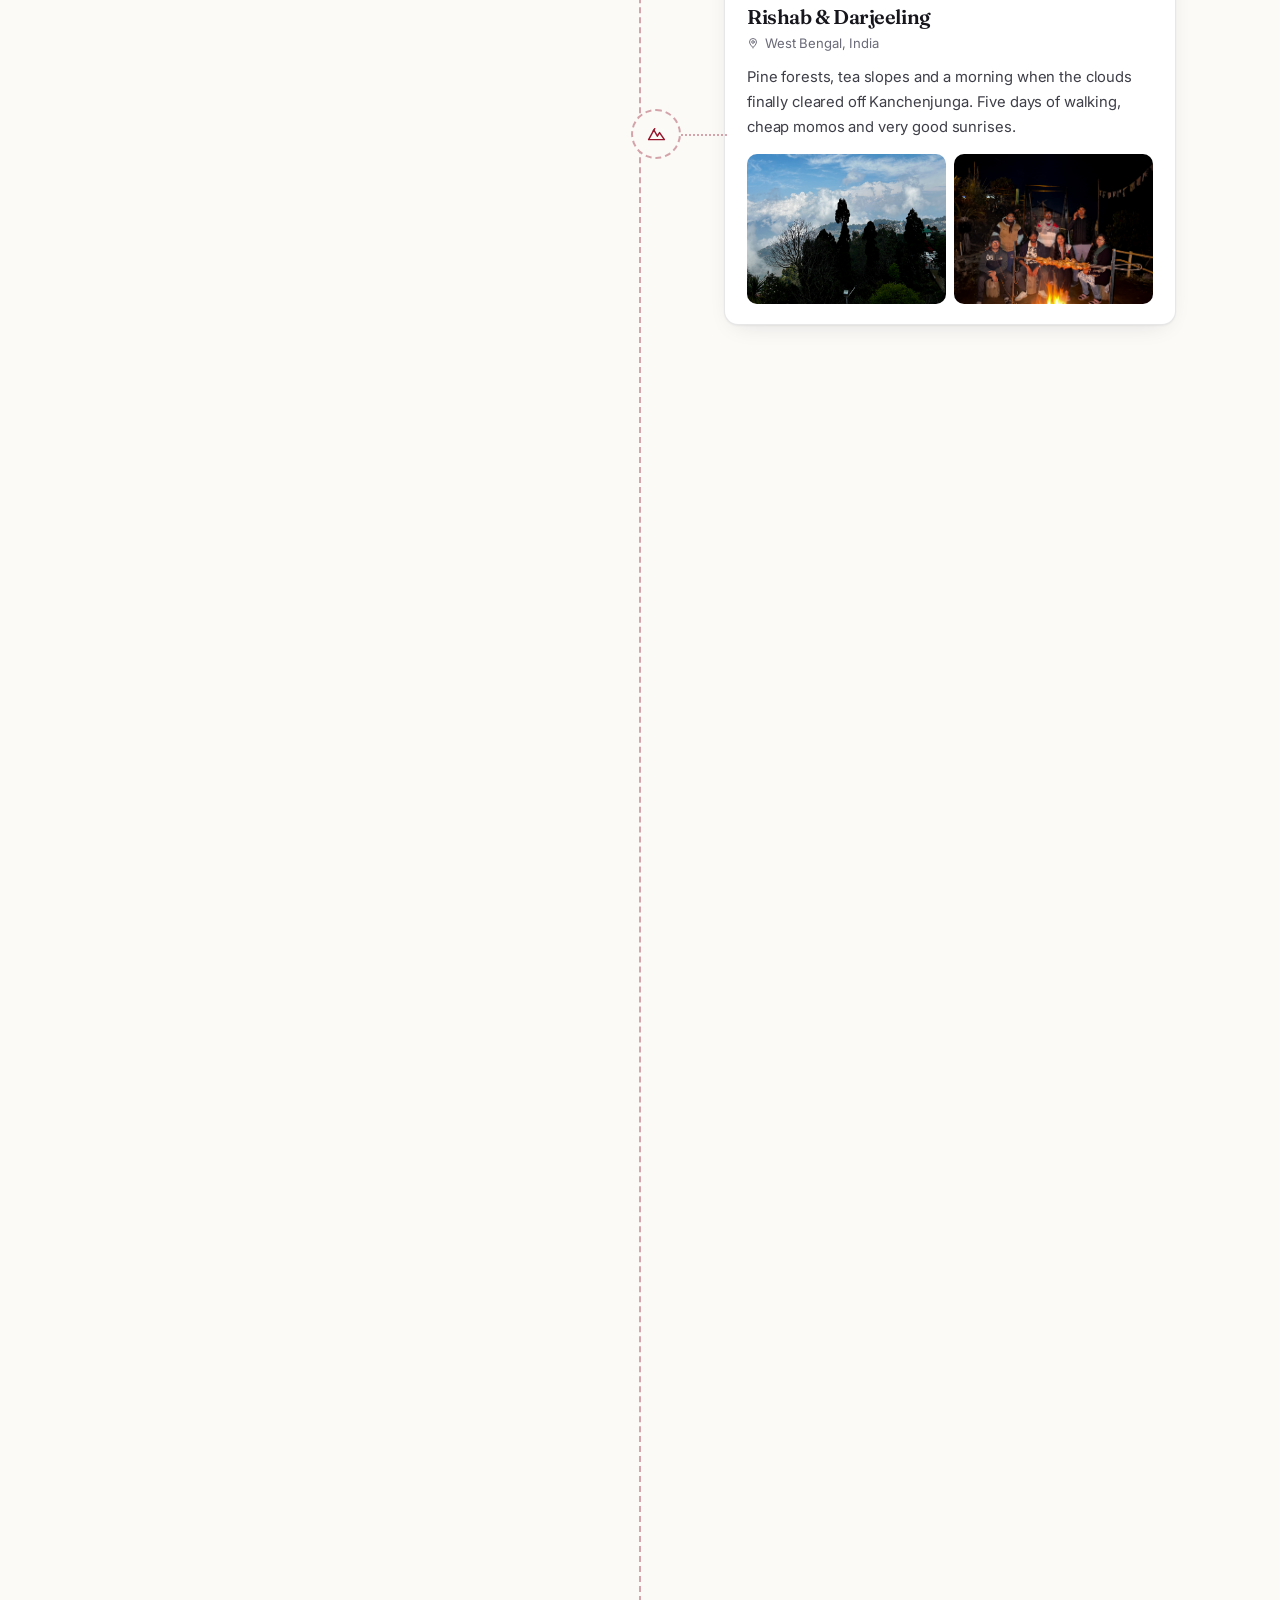
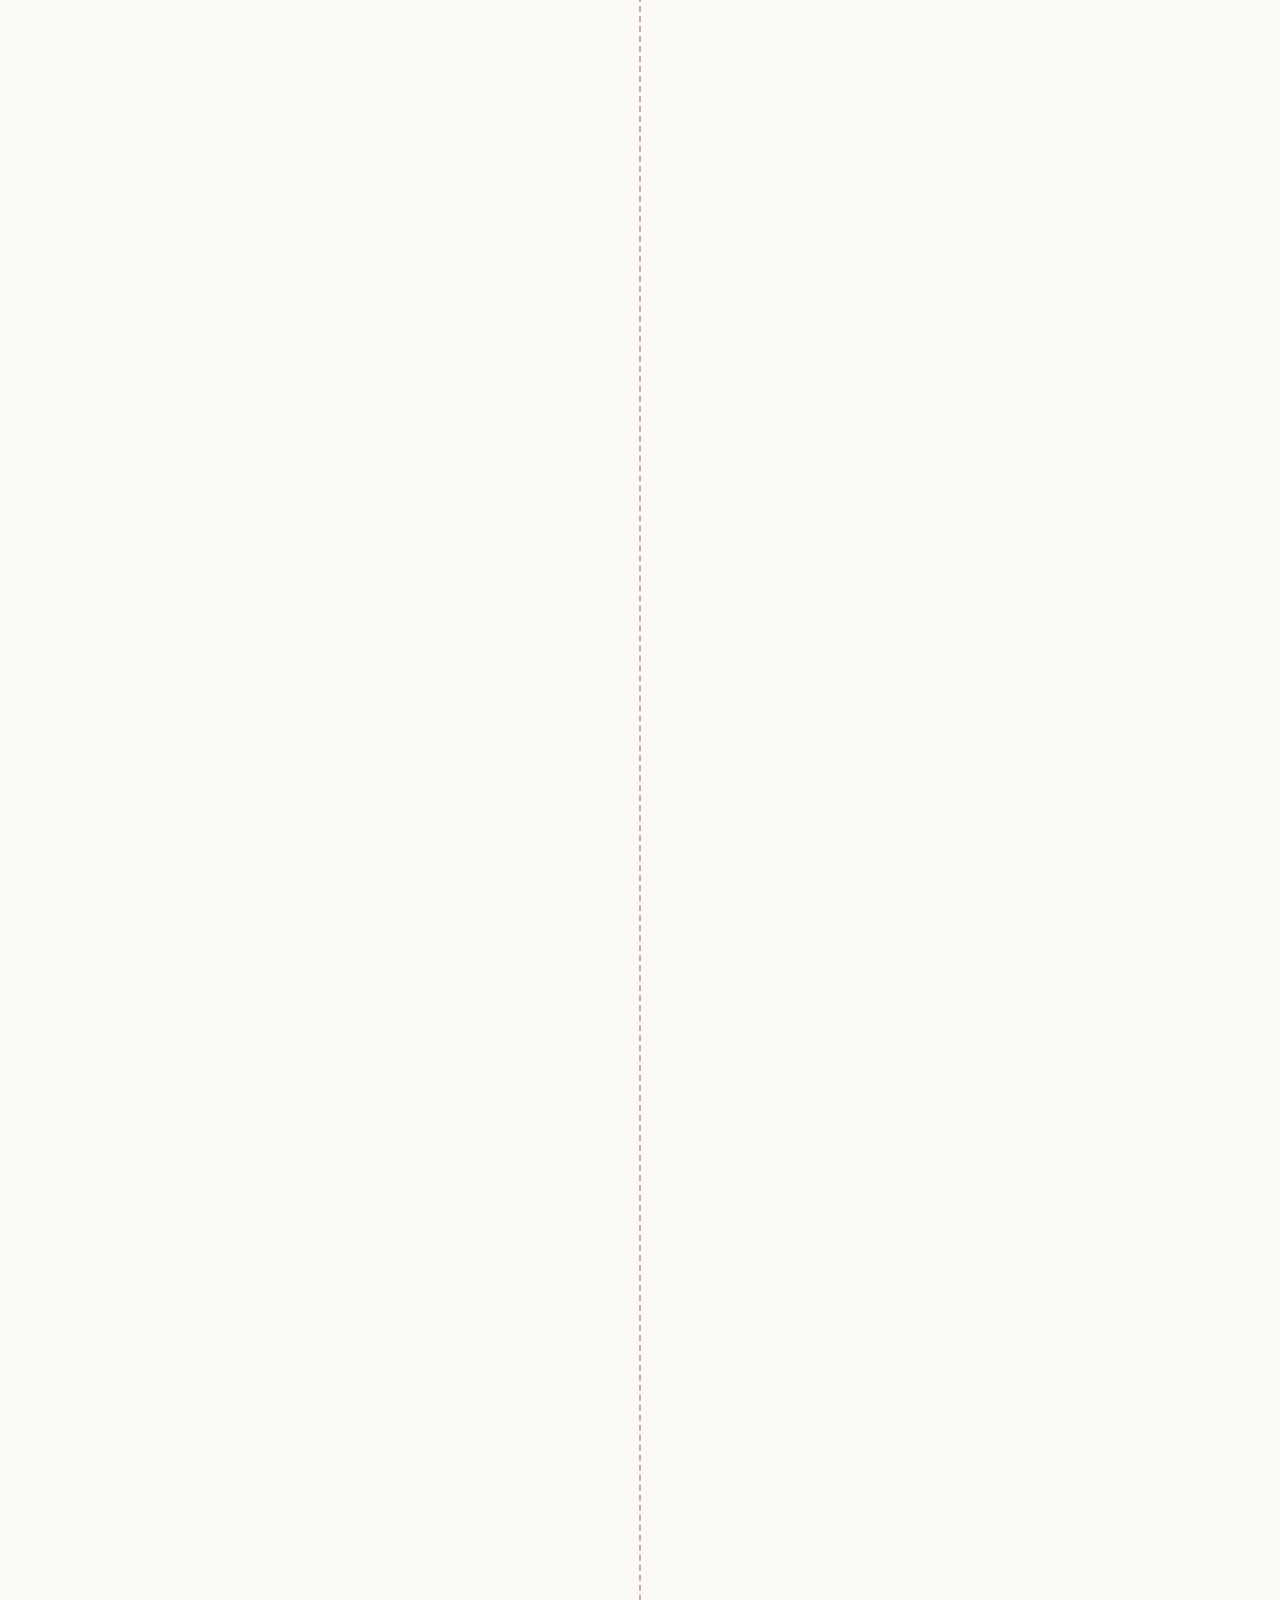
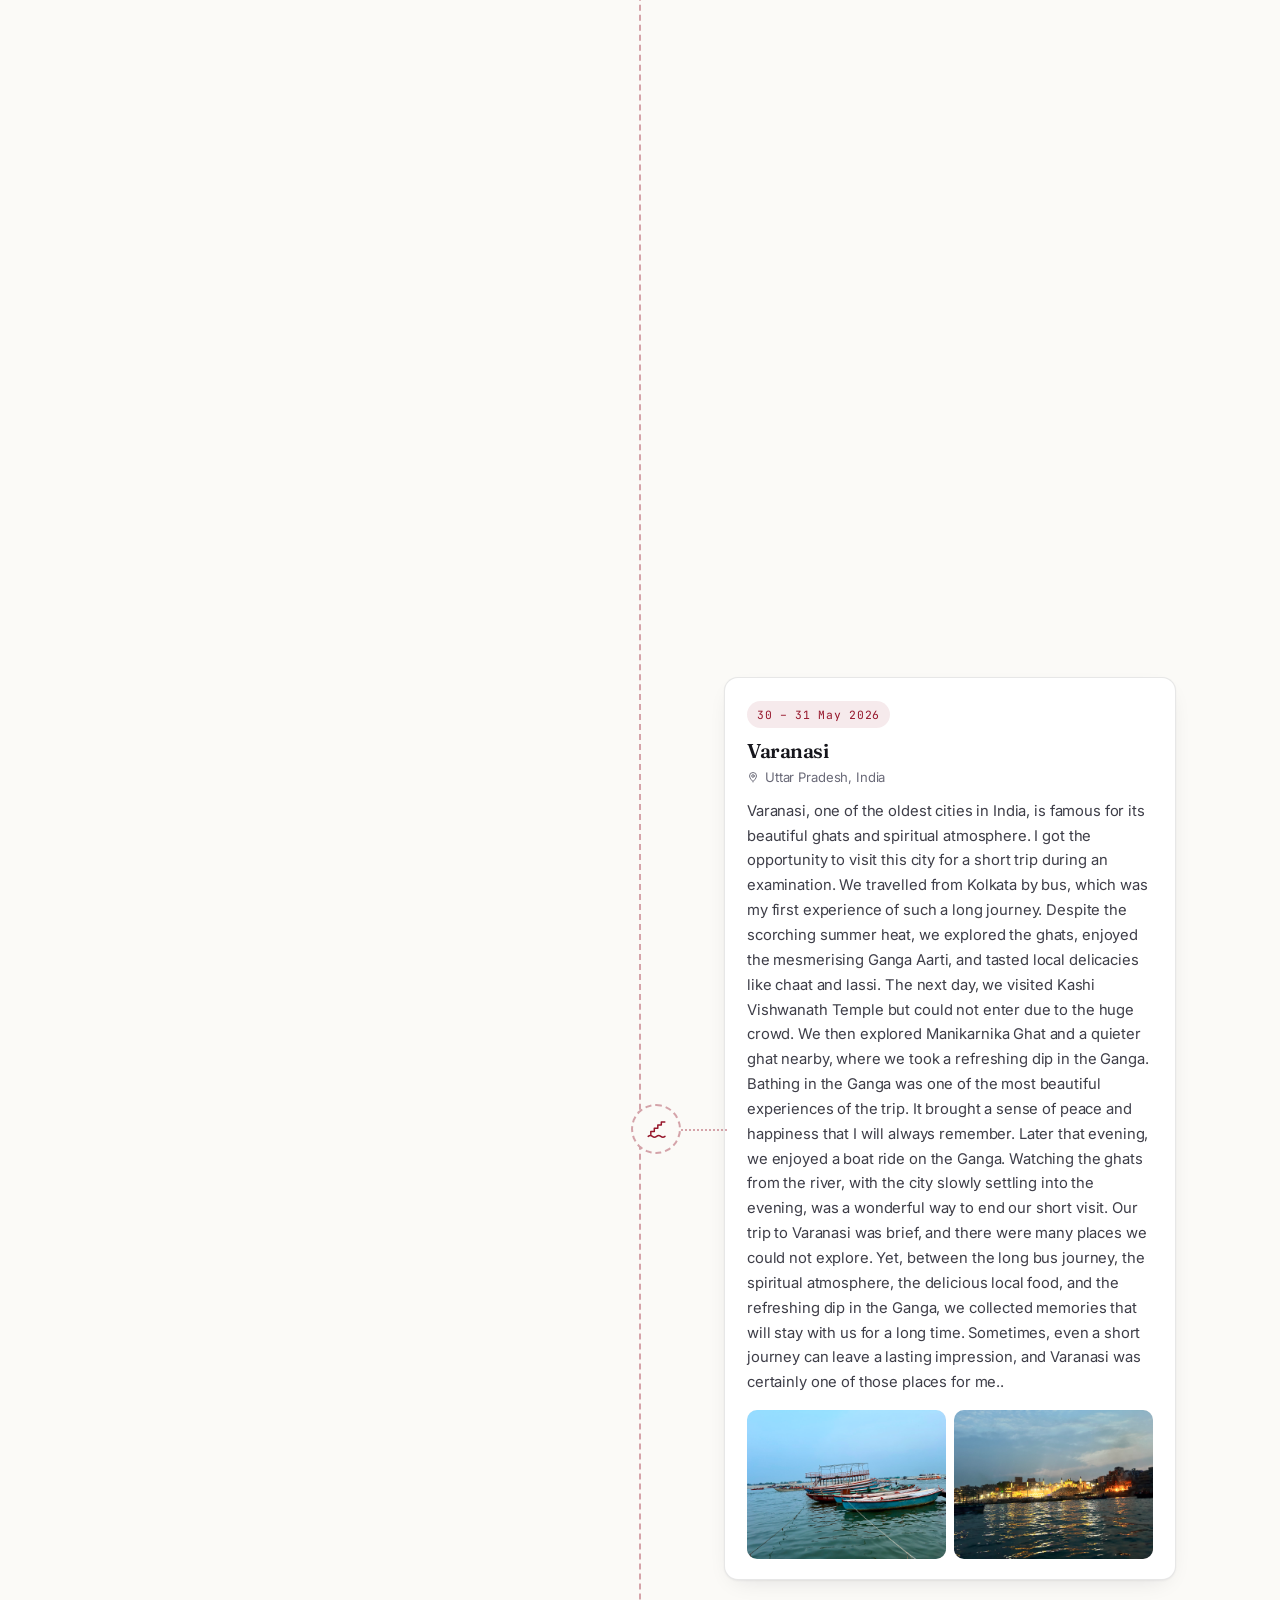
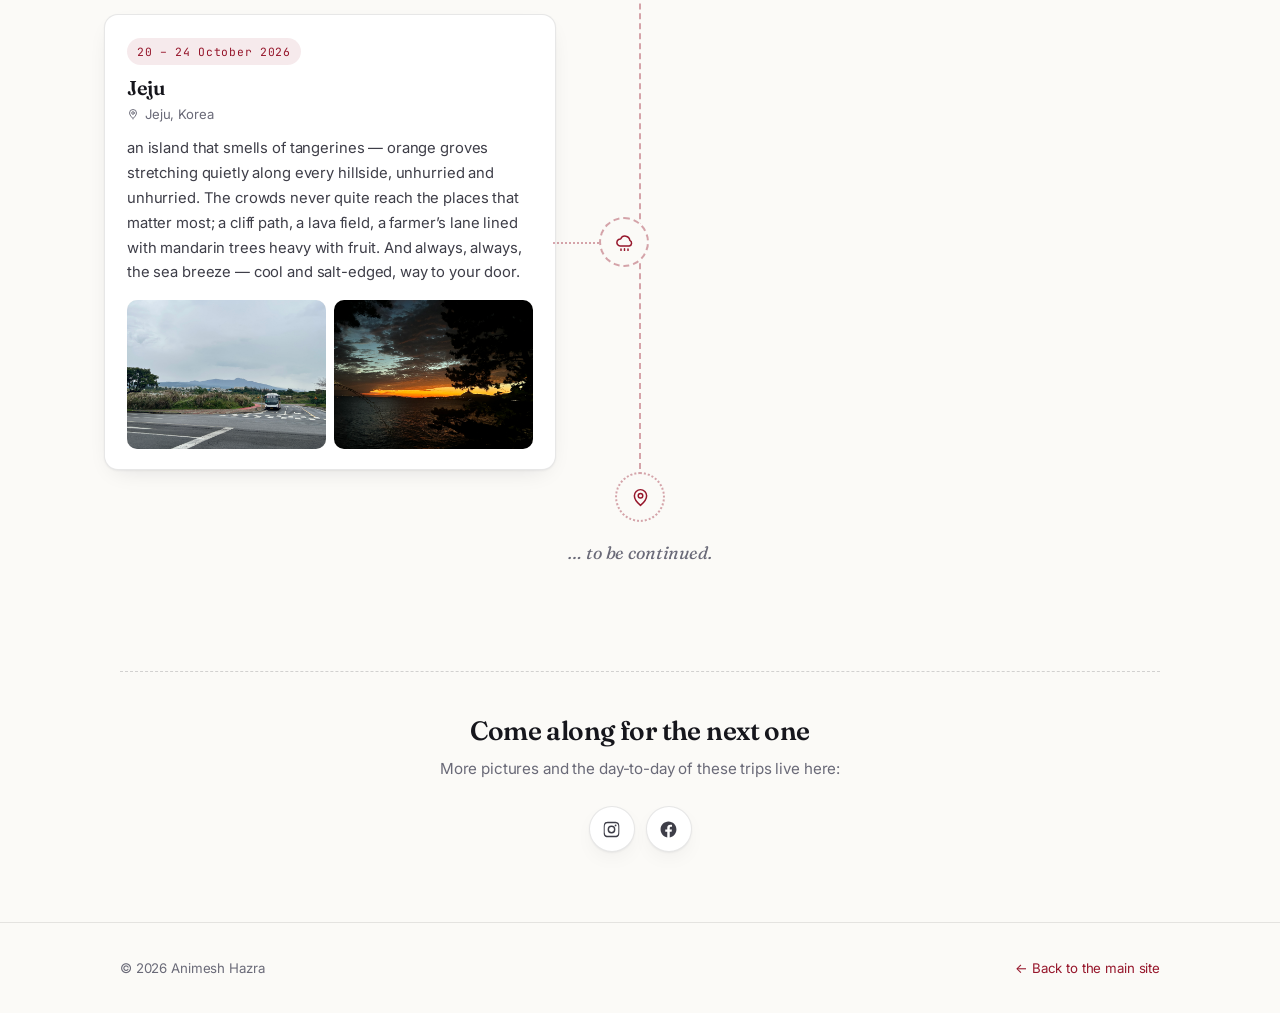
==== commit b4b52a01: "Update journey.html" ====
--- a/journey.html
+++ b/journey.html
@@ -413,6 +413,9 @@
         <div class="shots two">
           <figure class="shot"><img src="tphotos/north-sikkim-1.jpg" alt="North Sikkim" loading="lazy" onerror="this.closest('.shot').classList.add('empty');this.remove()"><figcaption>tphotos/north-sikkim-1.jpg</figcaption></figure>
           <figure class="shot"><img src="tphotos/north-sikkim-2.jpg" alt="North Sikkim" loading="lazy" onerror="this.closest('.shot').classList.add('empty');this.remove()"><figcaption>tphotos/north-sikkim-2.jpg</figcaption></figure>
+        </div>
+         <div class="shots" style="margin-top:16px">
+          <figure class="shot"><img src="tphotos/map-sikkim.jpg" alt="North Sikkim" loading="lazy" onerror="this.closest('.shot').classList.add('empty');this.remove()"><figcaption>tphotos/map-sikkim.png</figcaption></figure>
         </div>
       </div>
 
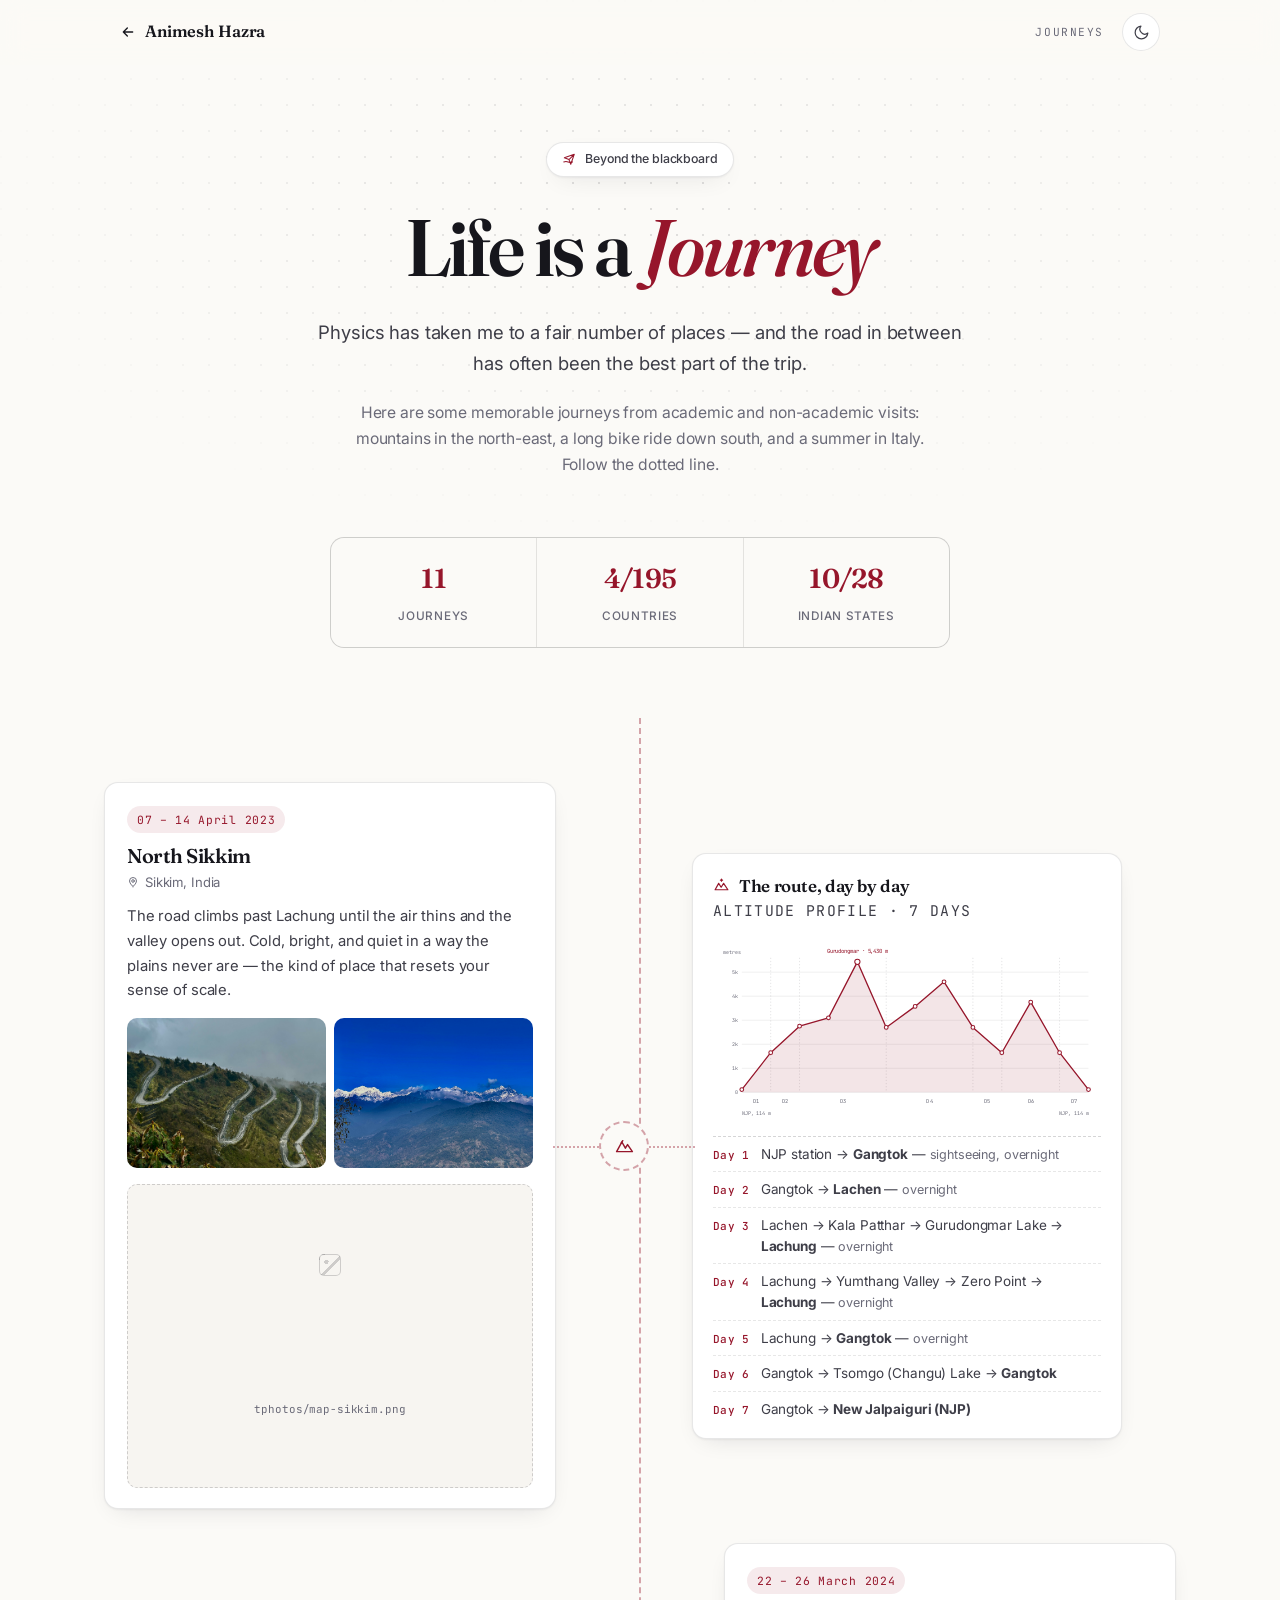
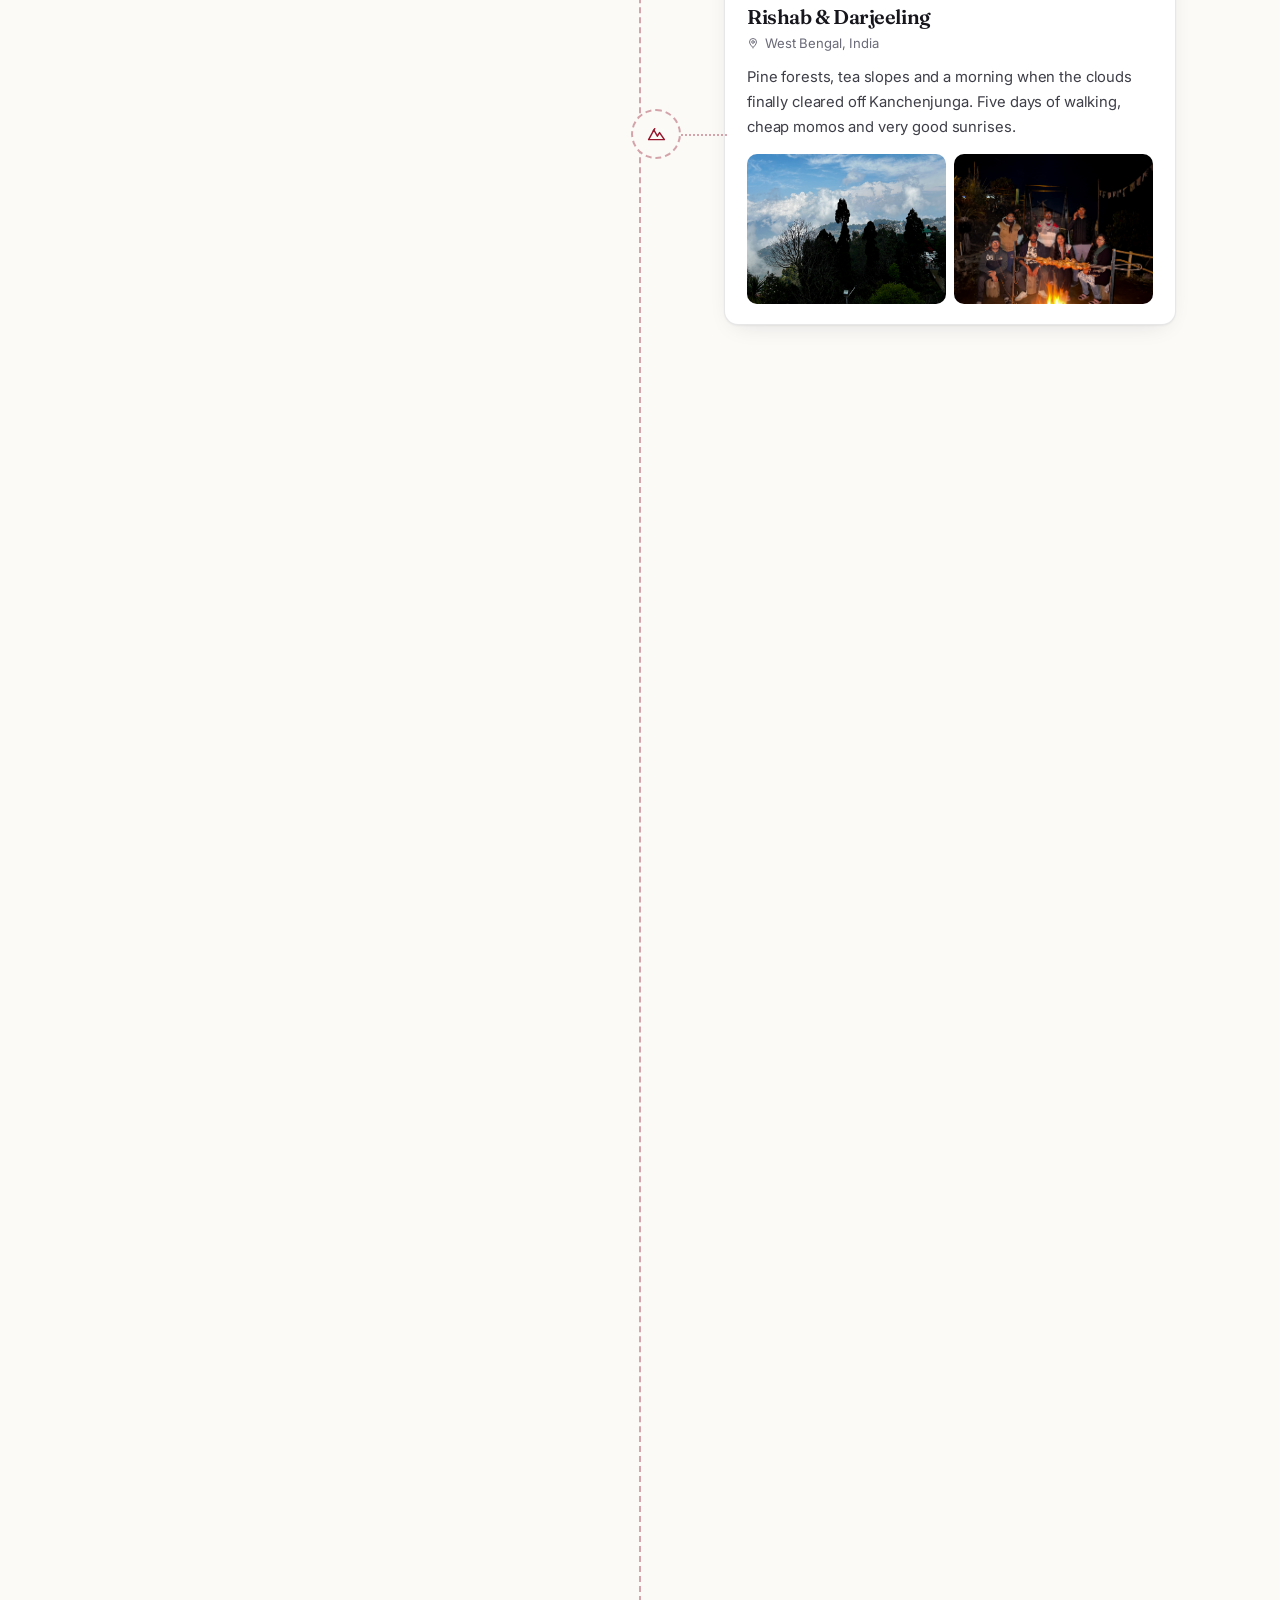
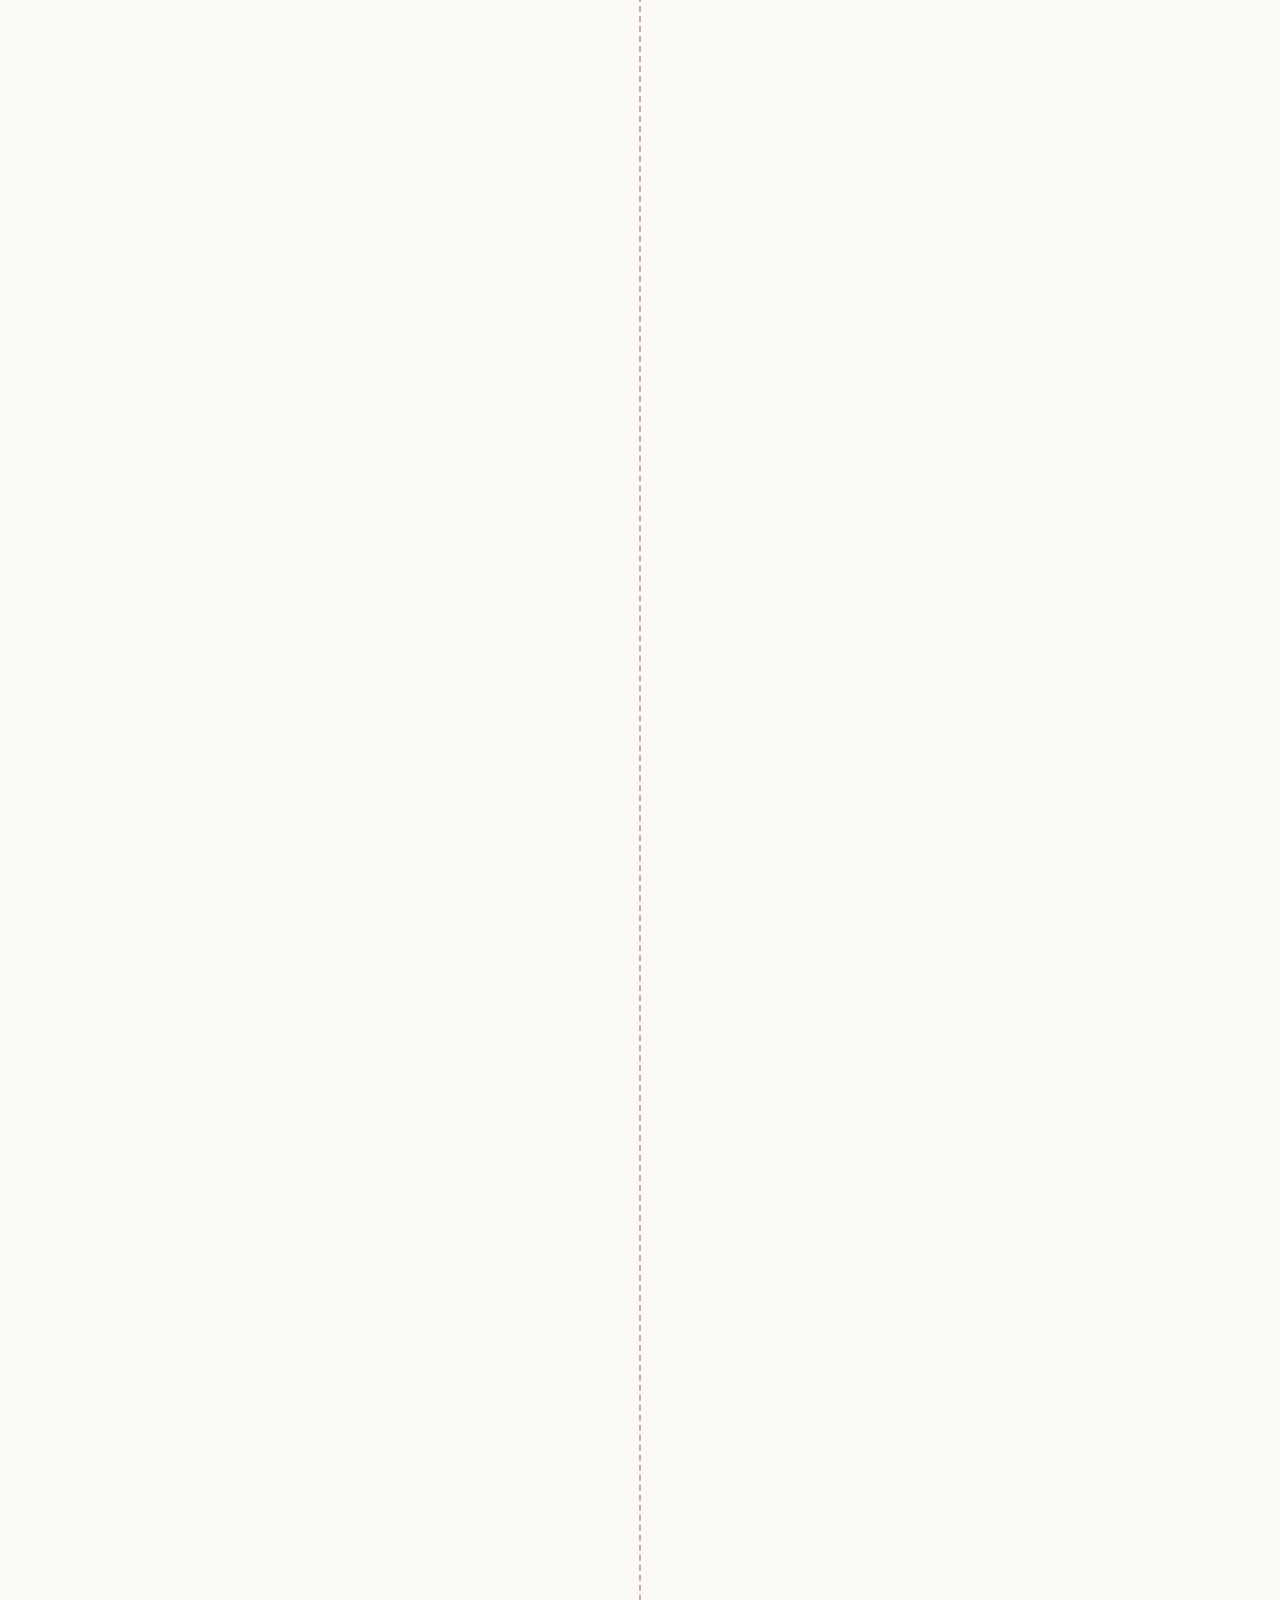
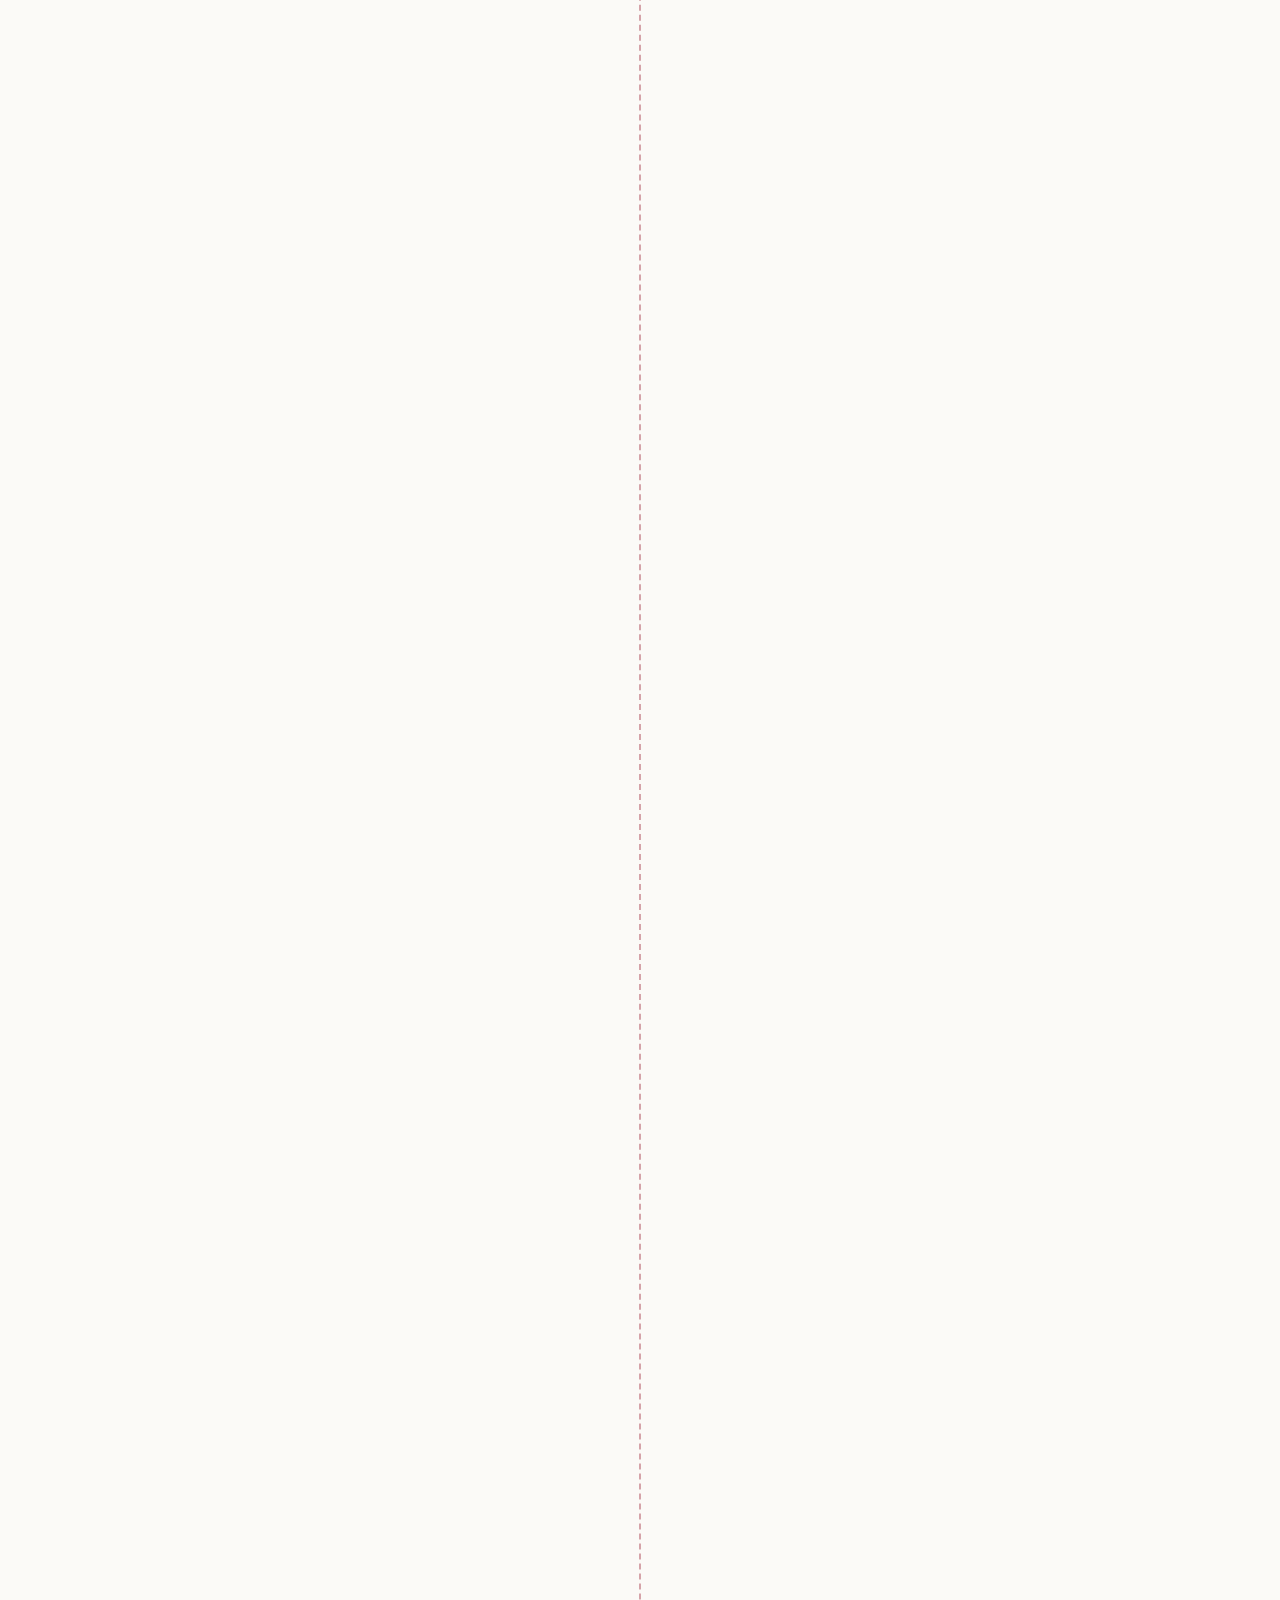
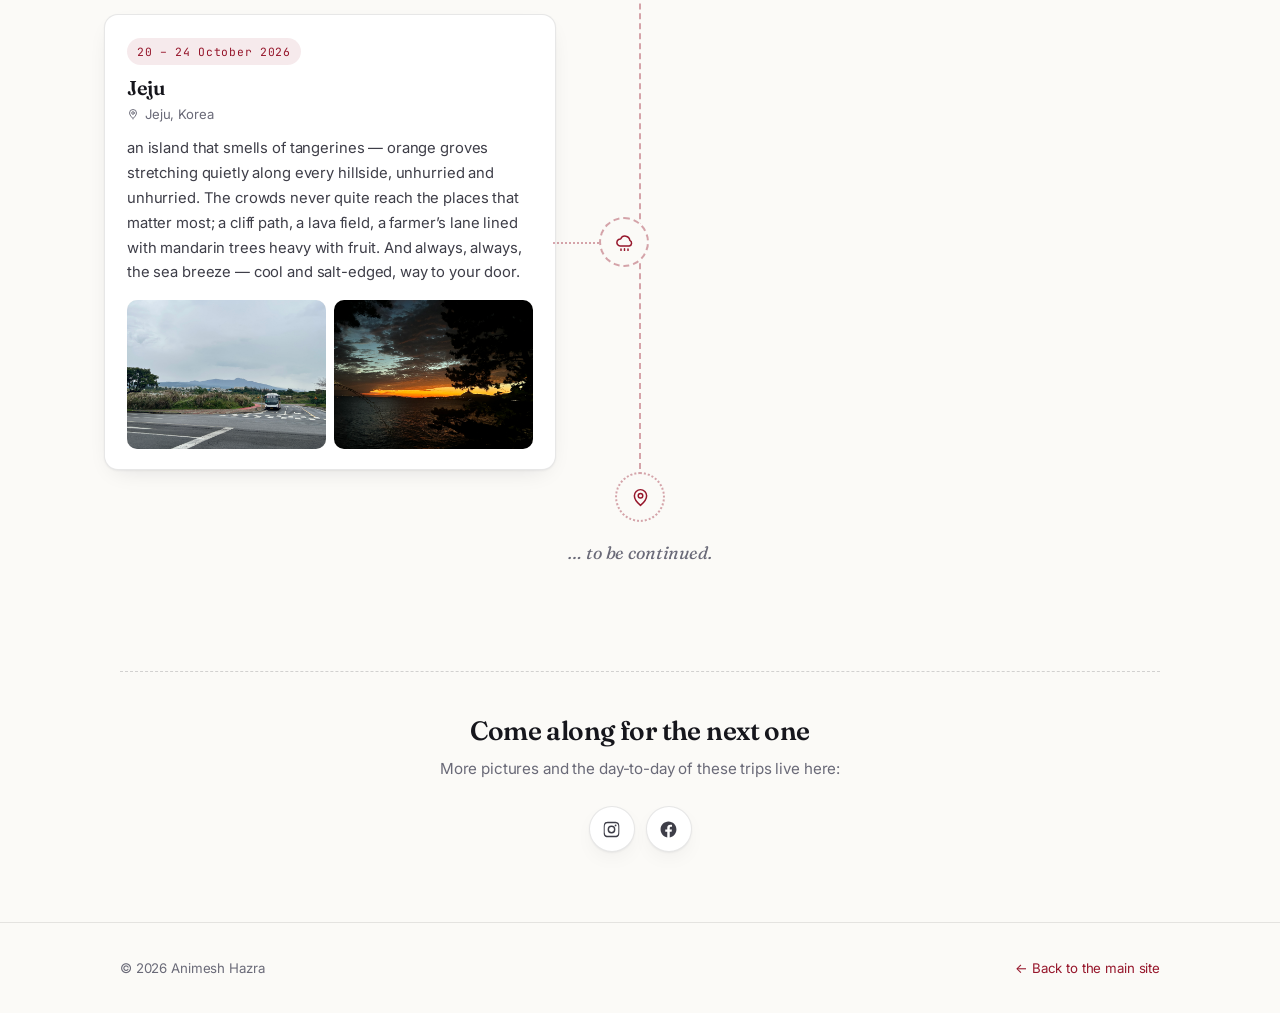
==== commit 2072b52b: "Update journey.html" ====
--- a/journey.html
+++ b/journey.html
@@ -415,7 +415,7 @@
           <figure class="shot"><img src="tphotos/north-sikkim-2.jpg" alt="North Sikkim" loading="lazy" onerror="this.closest('.shot').classList.add('empty');this.remove()"><figcaption>tphotos/north-sikkim-2.jpg</figcaption></figure>
         </div>
          <div class="shots" style="margin-top:16px">
-          <figure class="shot"><img src="tphotos/map-sikkim.jpg" alt="North Sikkim" loading="lazy" onerror="this.closest('.shot').classList.add('empty');this.remove()"><figcaption>tphotos/map-sikkim.png</figcaption></figure>
+          <figure class="shot"><img src="tphotos/map-sikkim.png" alt="North Sikkim" loading="lazy" onerror="this.closest('.shot').classList.add('empty');this.remove()"><figcaption>tphotos/map-sikkim.png</figcaption></figure>
         </div>
       </div>
 
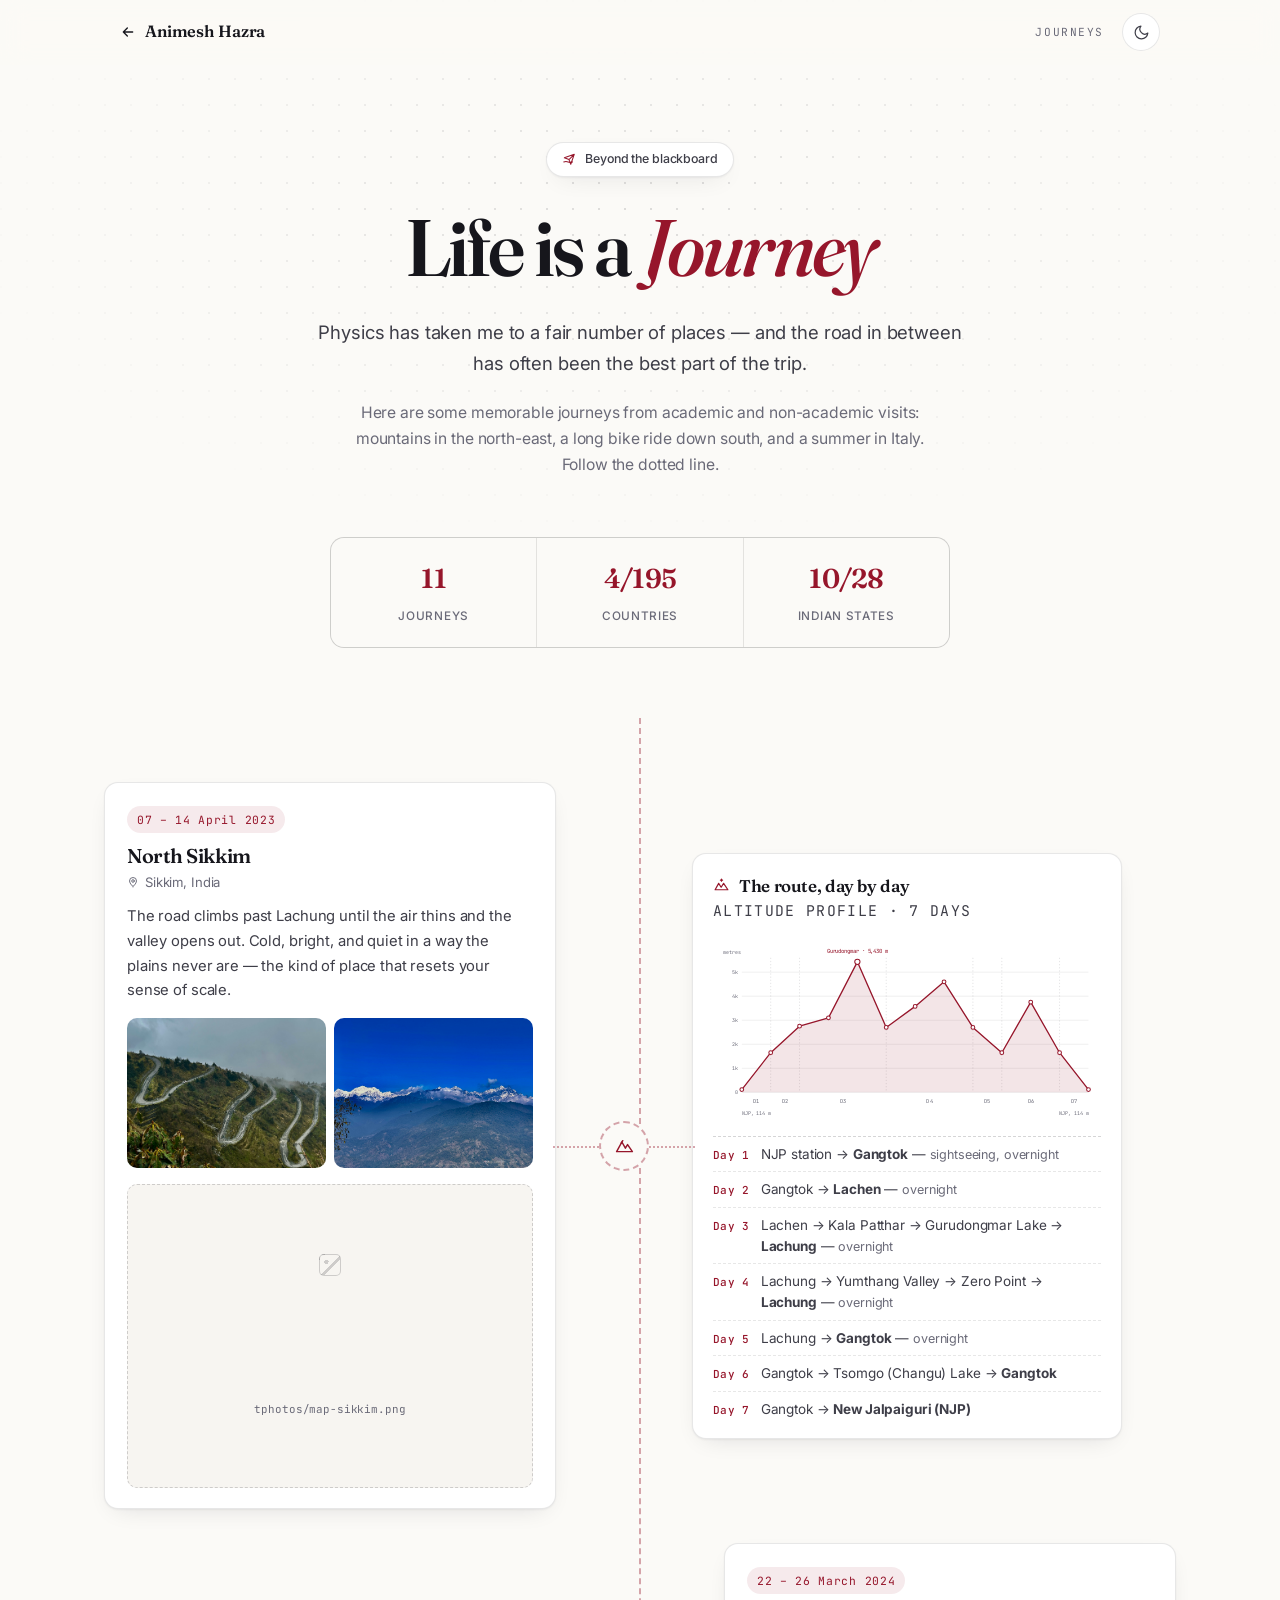
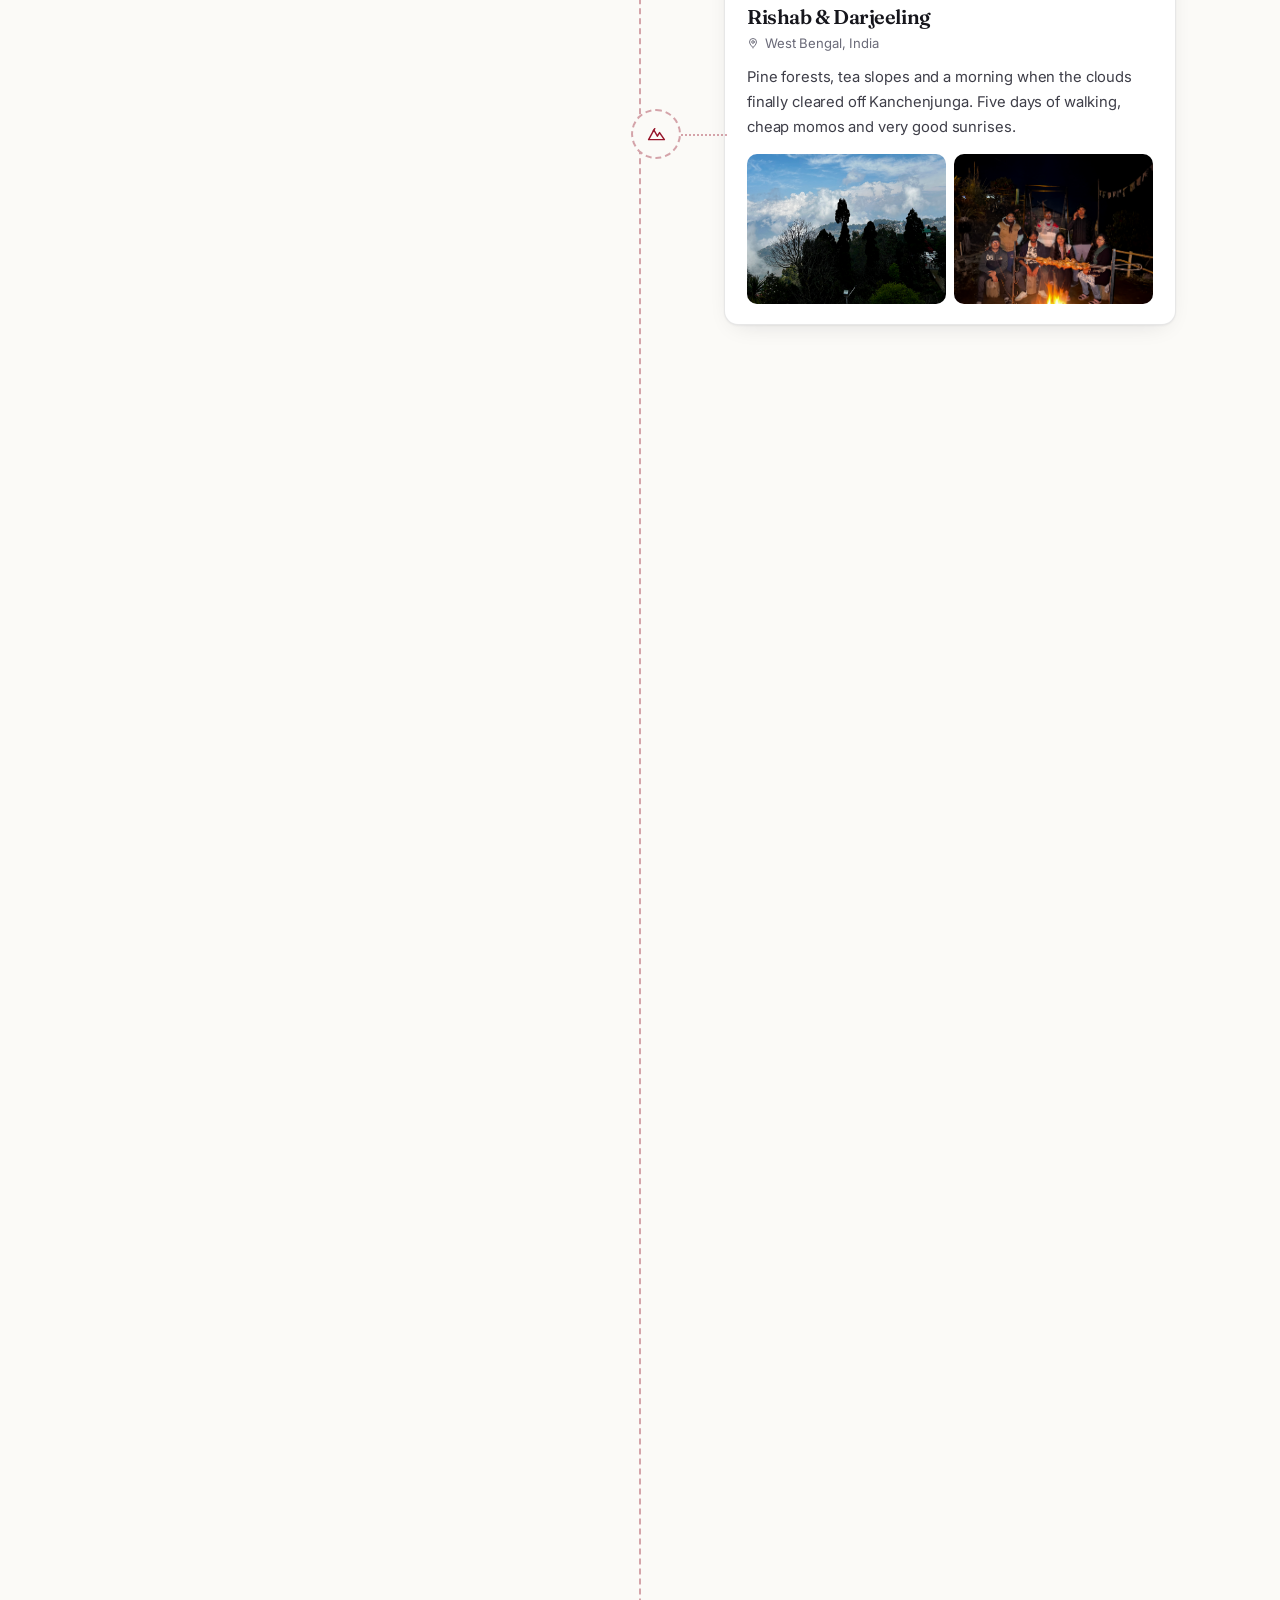
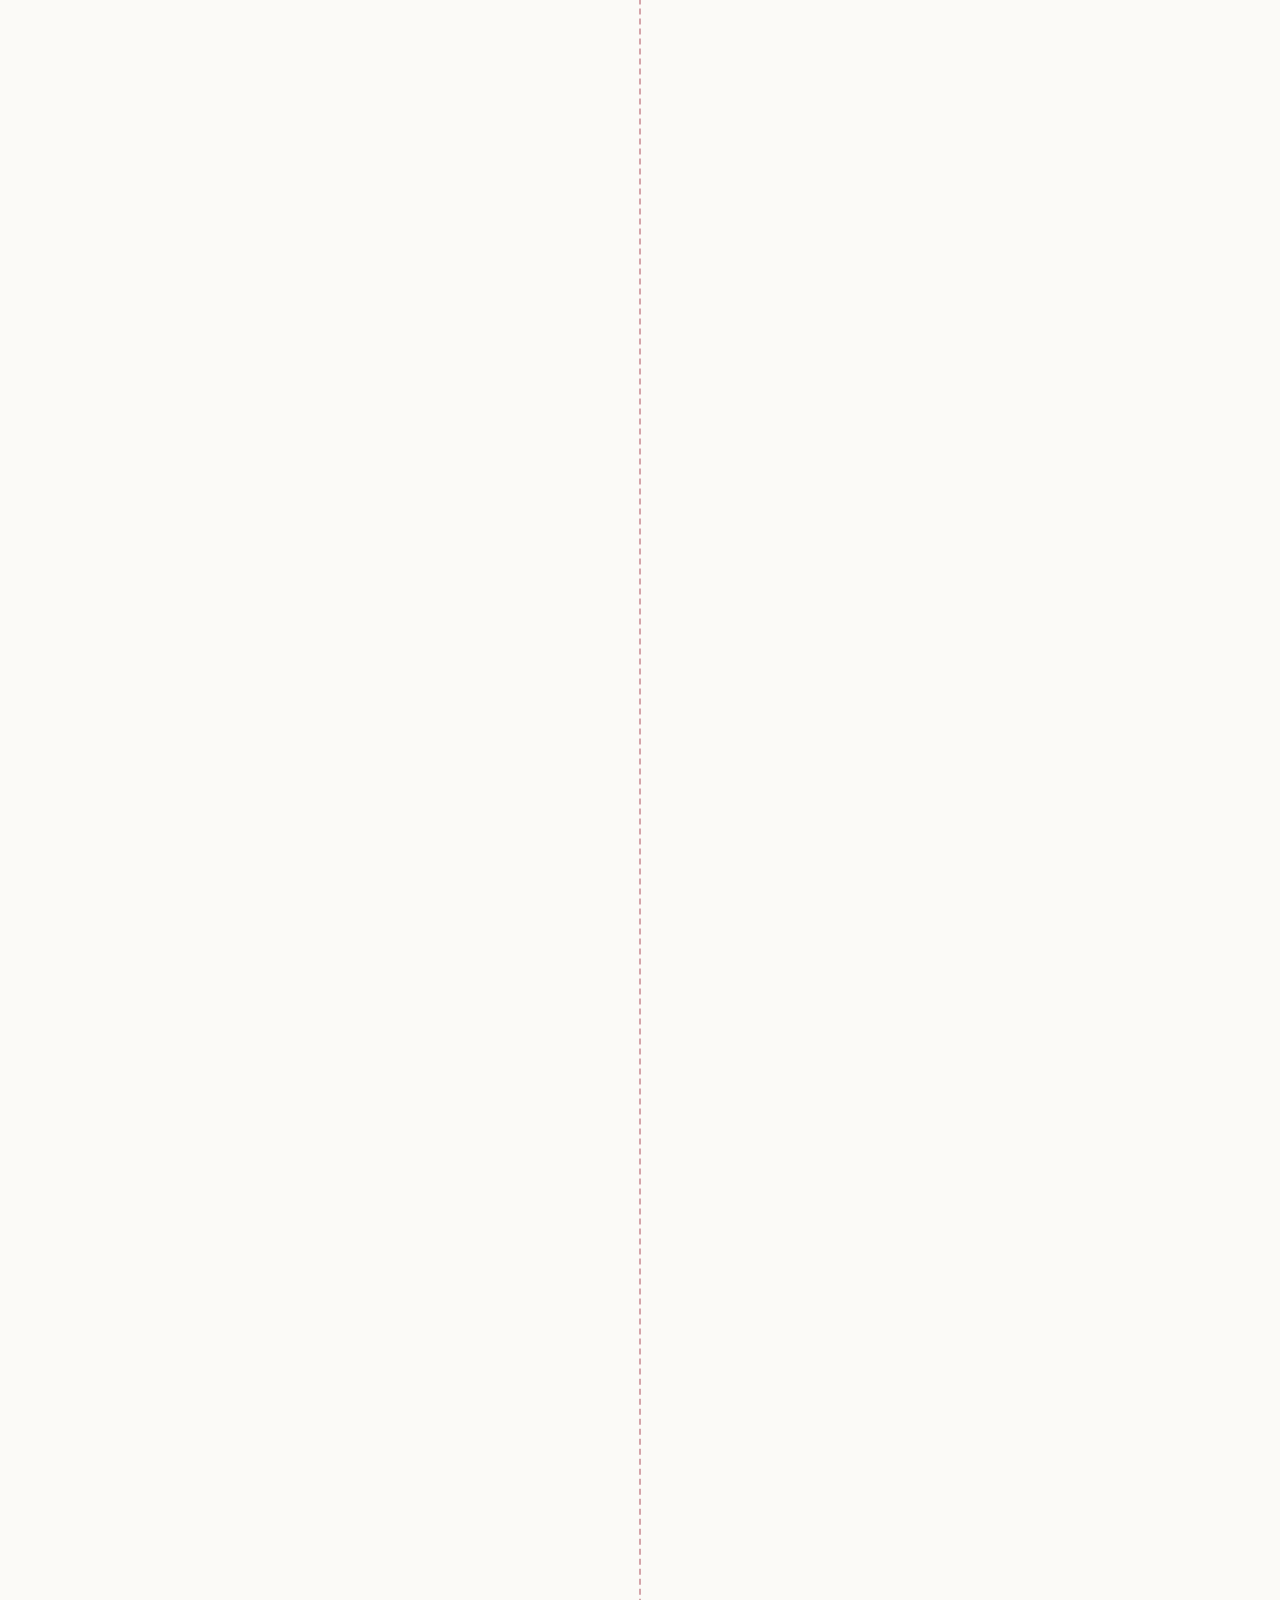
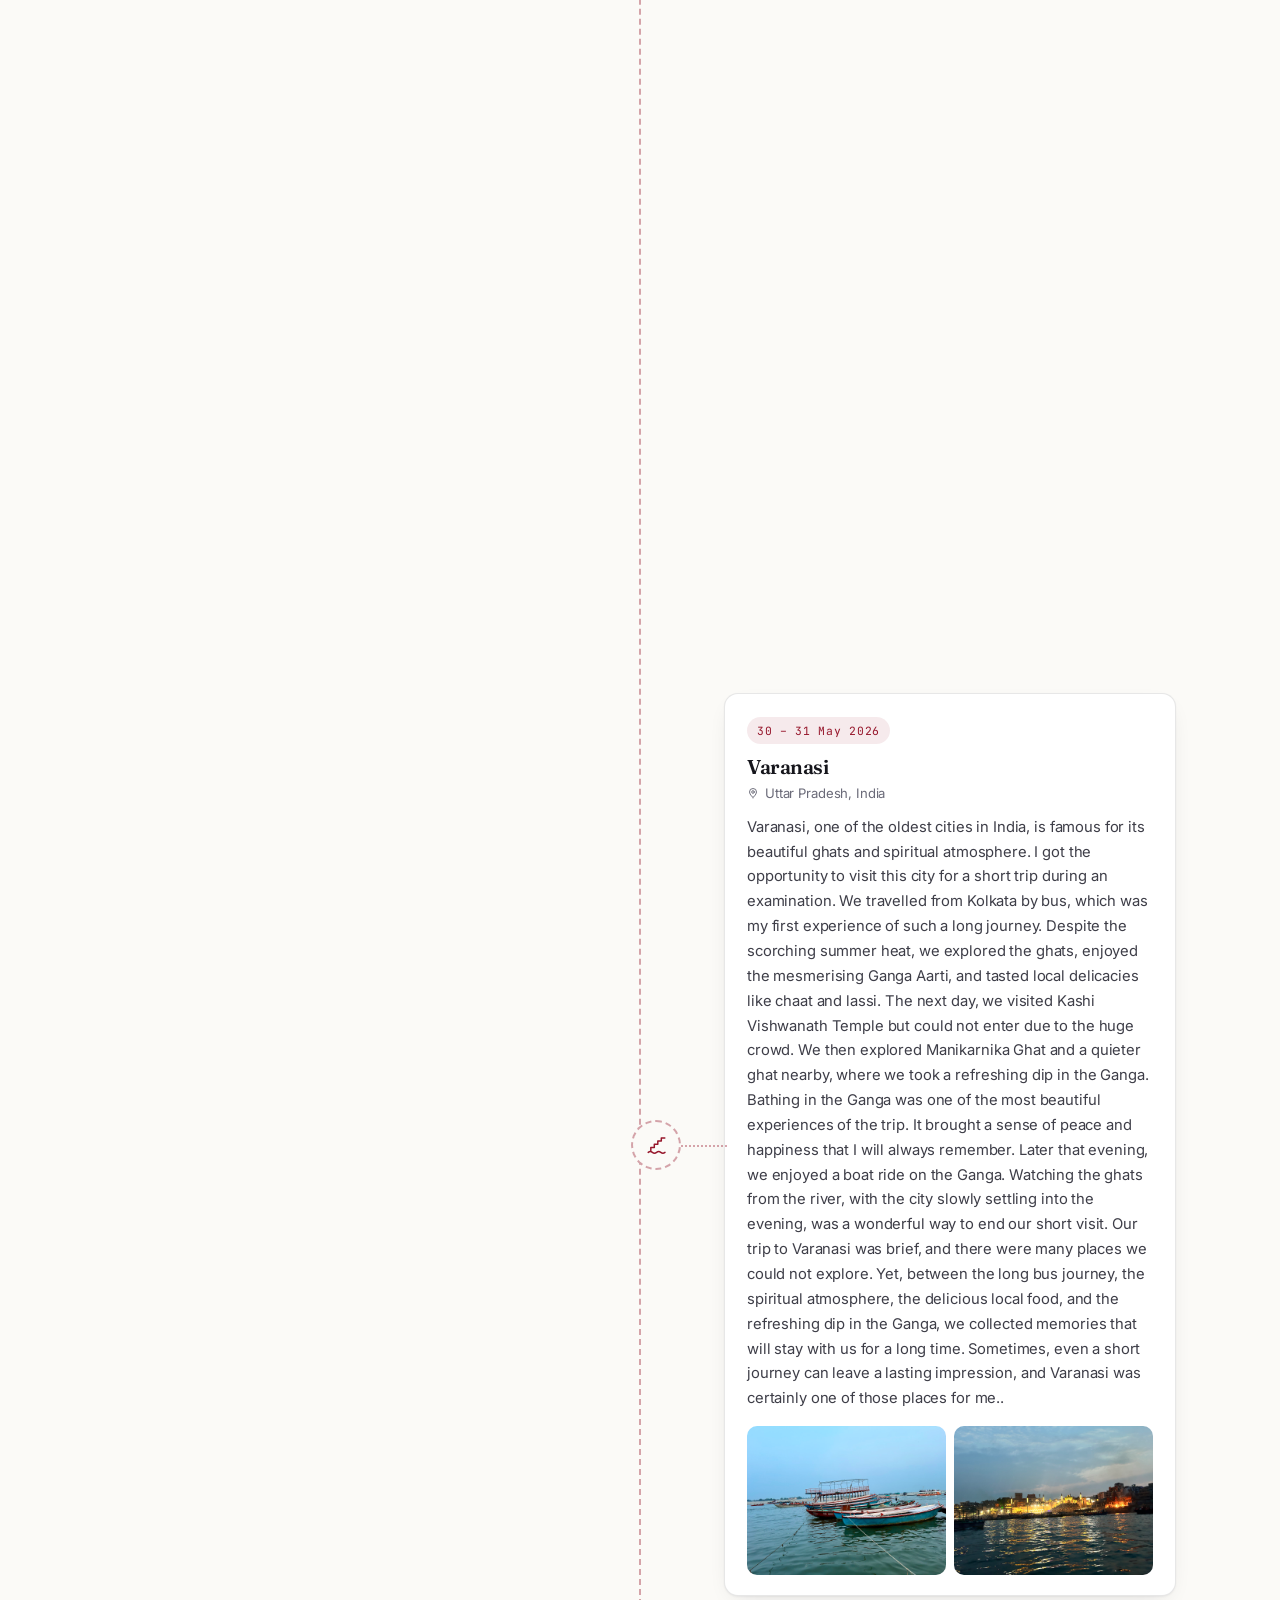
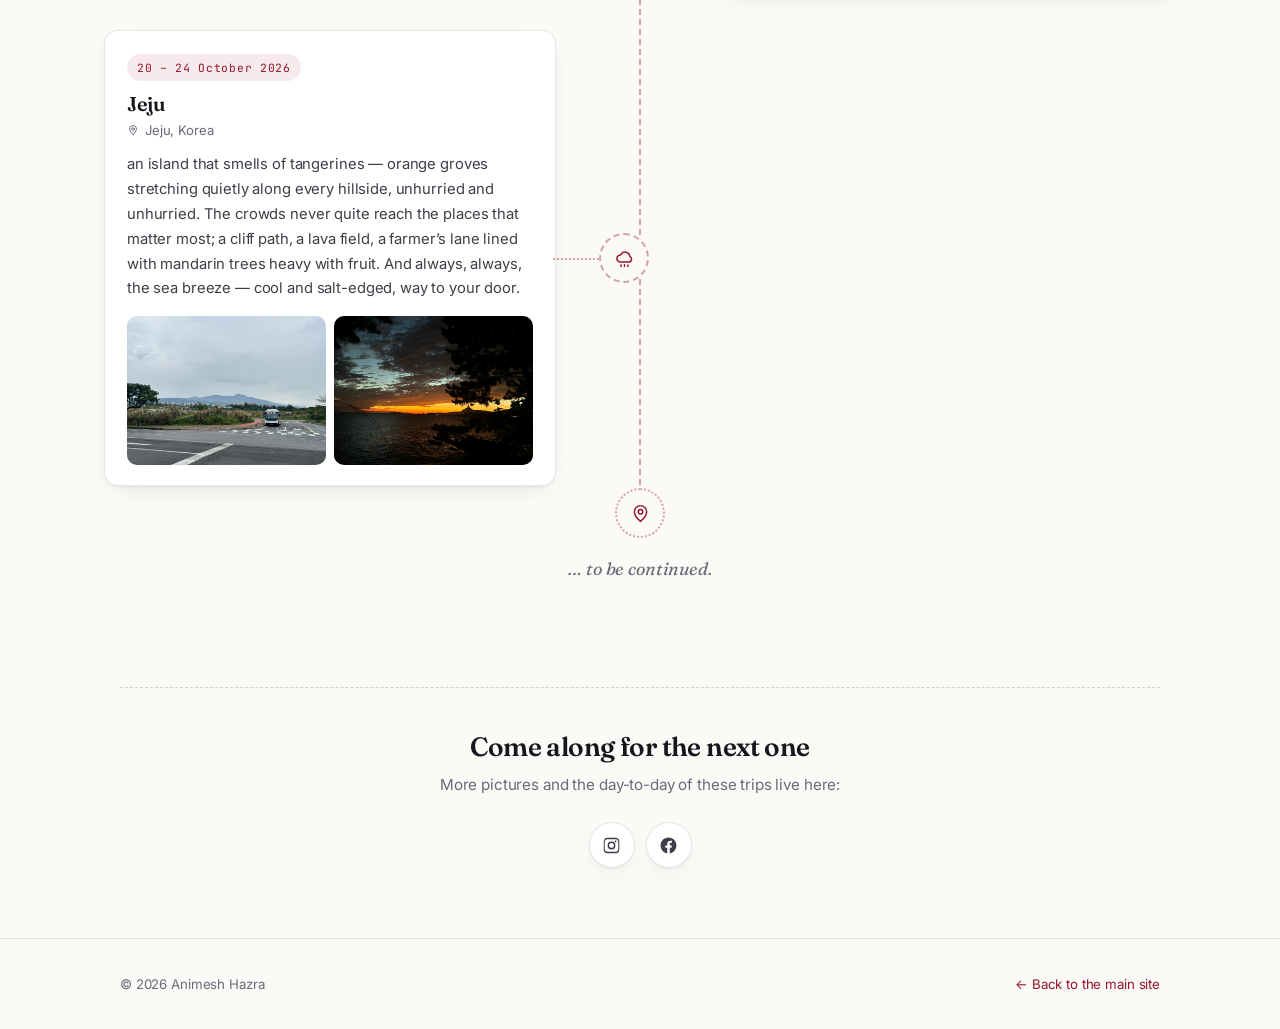
==== commit c9458d67: "Add margin-top style to shots div" ====
--- a/journey.html
+++ b/journey.html
@@ -556,7 +556,7 @@
           <figure class="shot"><img src="tphotos/coorg-1.jpg" alt="Coorg bike trip" loading="lazy" onerror="this.closest('.shot').classList.add('empty');this.remove()"><figcaption>tphotos/coorg-1.jpg</figcaption></figure>
           <figure class="shot"><img src="tphotos/coorg-2.jpg" alt="Coorg bike trip" loading="lazy" onerror="this.closest('.shot').classList.add('empty');this.remove()"><figcaption>tphotos/coorg-2.jpg</figcaption></figure>
         </div>
-         <div class="shots">
+         <div class="shots" style="margin-top:16px">
           <figure class="shot"><img src="tphotos/map.png" alt="Coorg bike trip" loading="lazy" onerror="this.closest('.shot').classList.add('empty');this.remove()"><figcaption>tphotos/map.png</figcaption></figure>
         </div>
       </div>
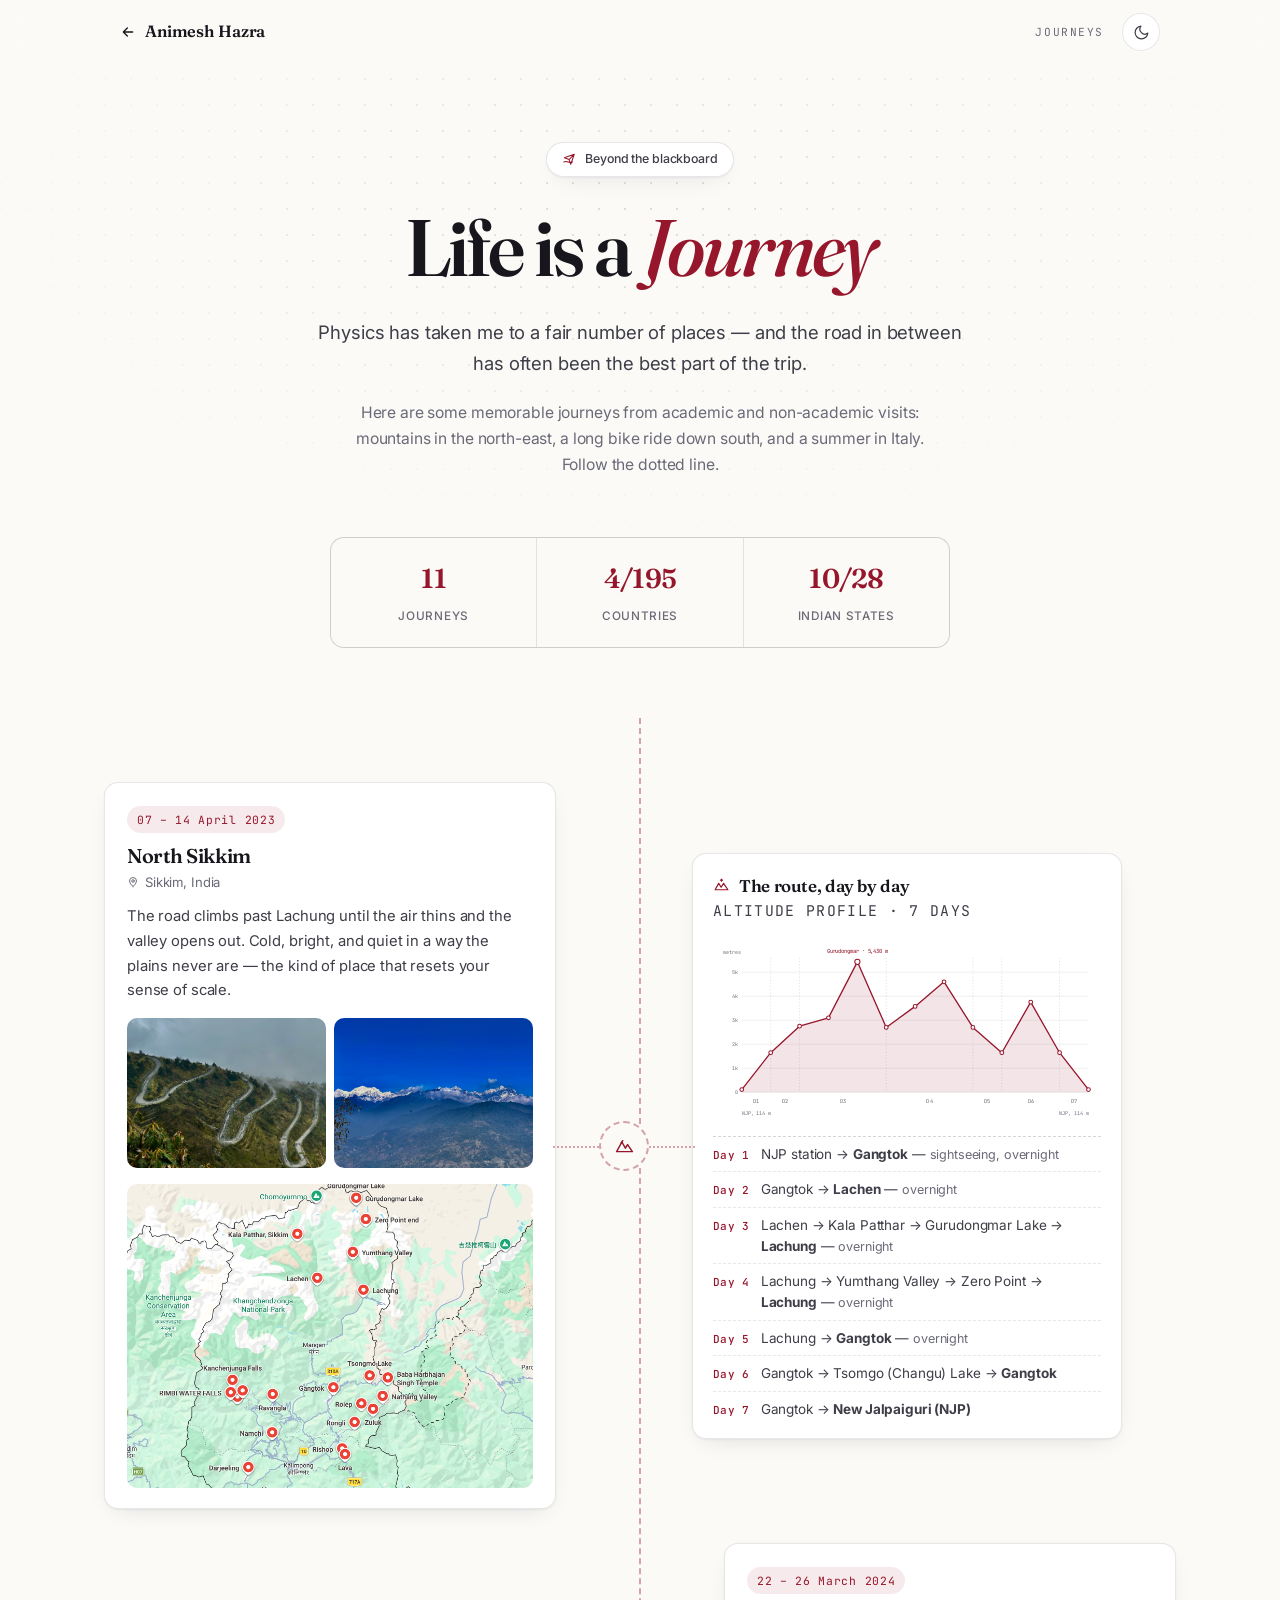
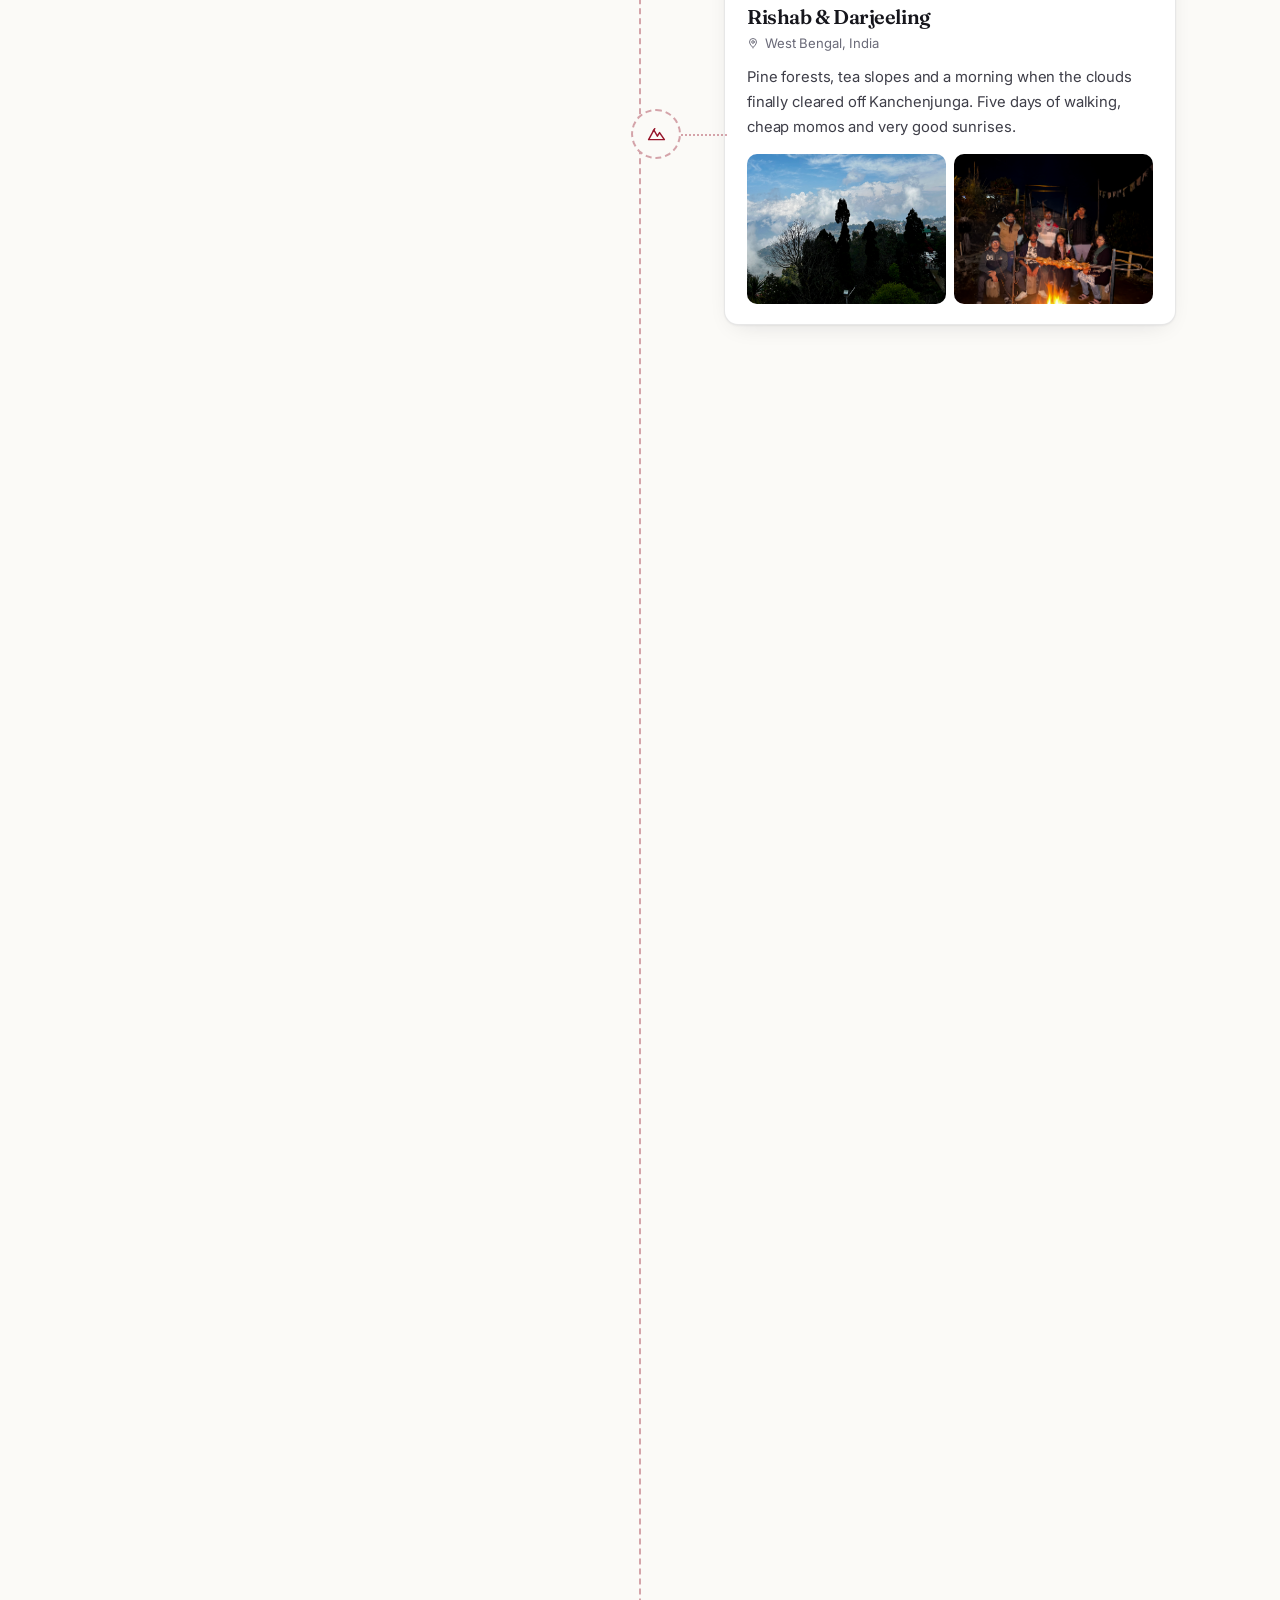
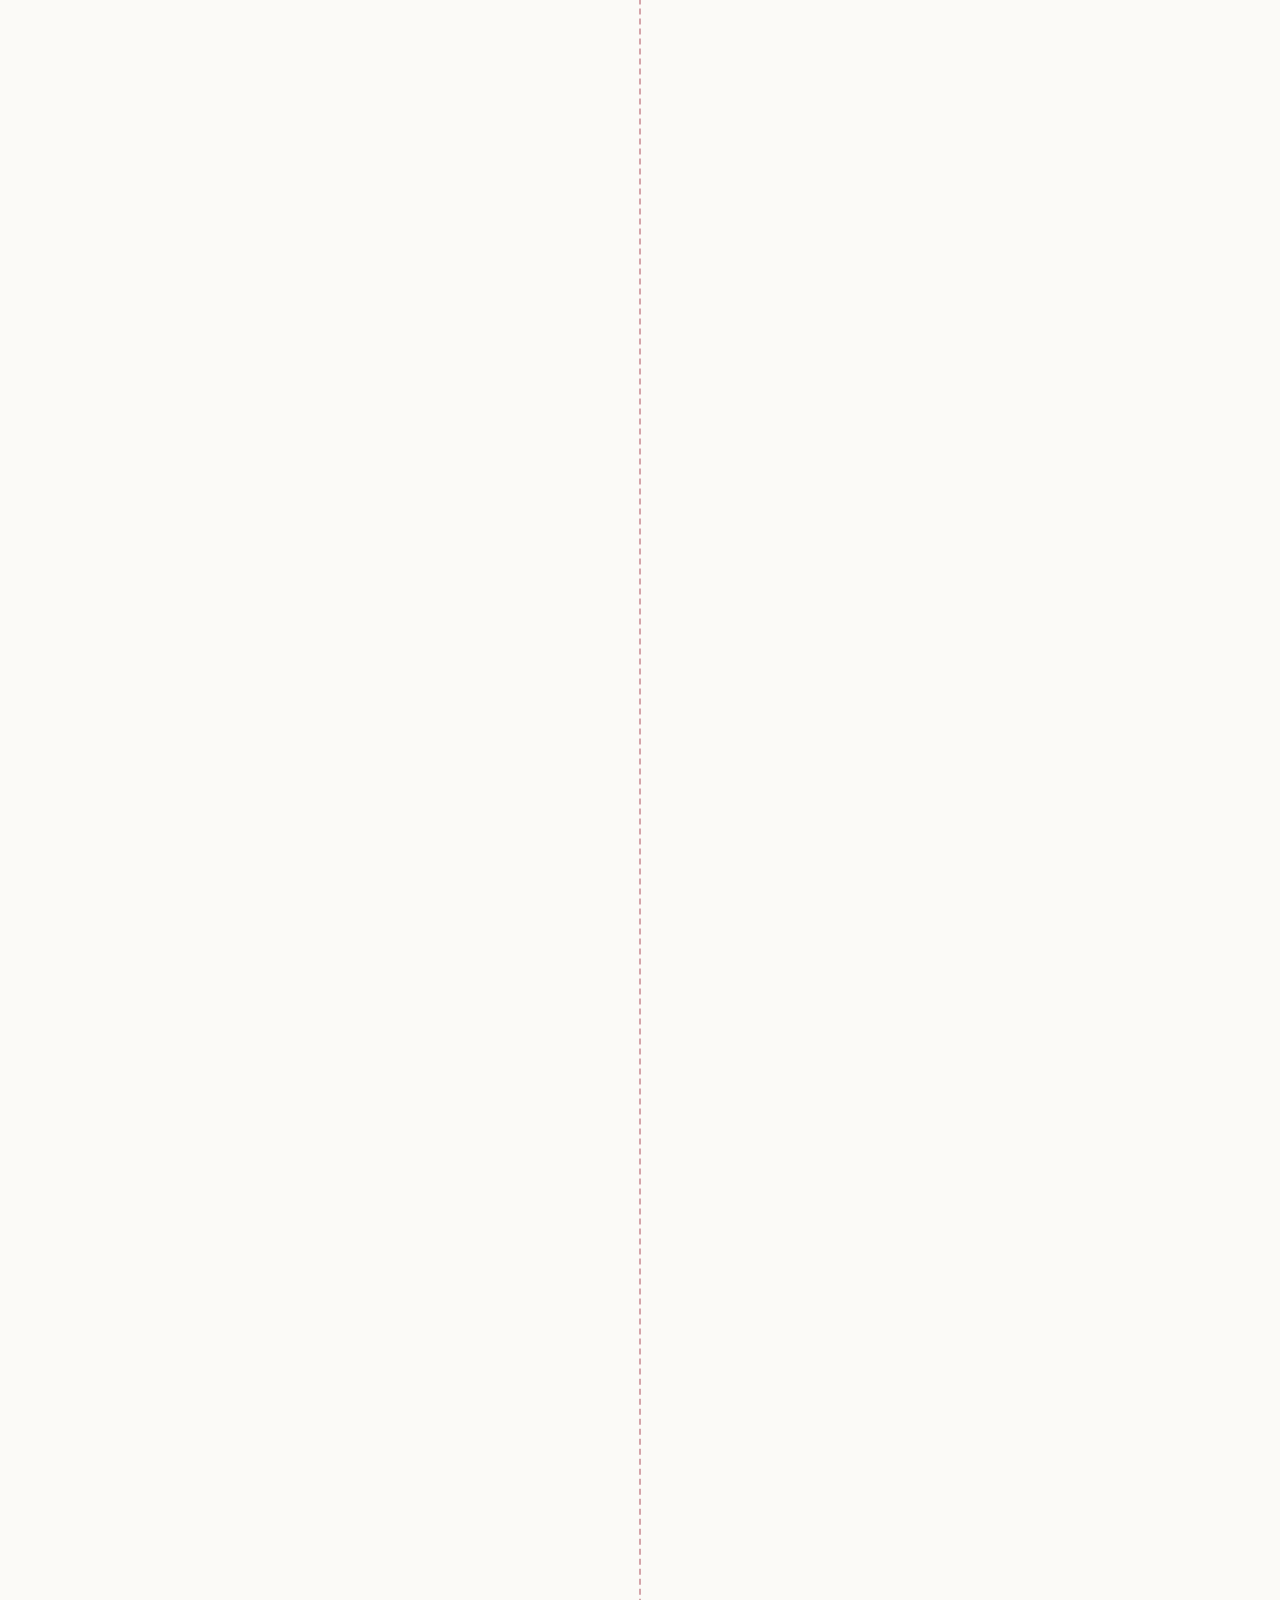
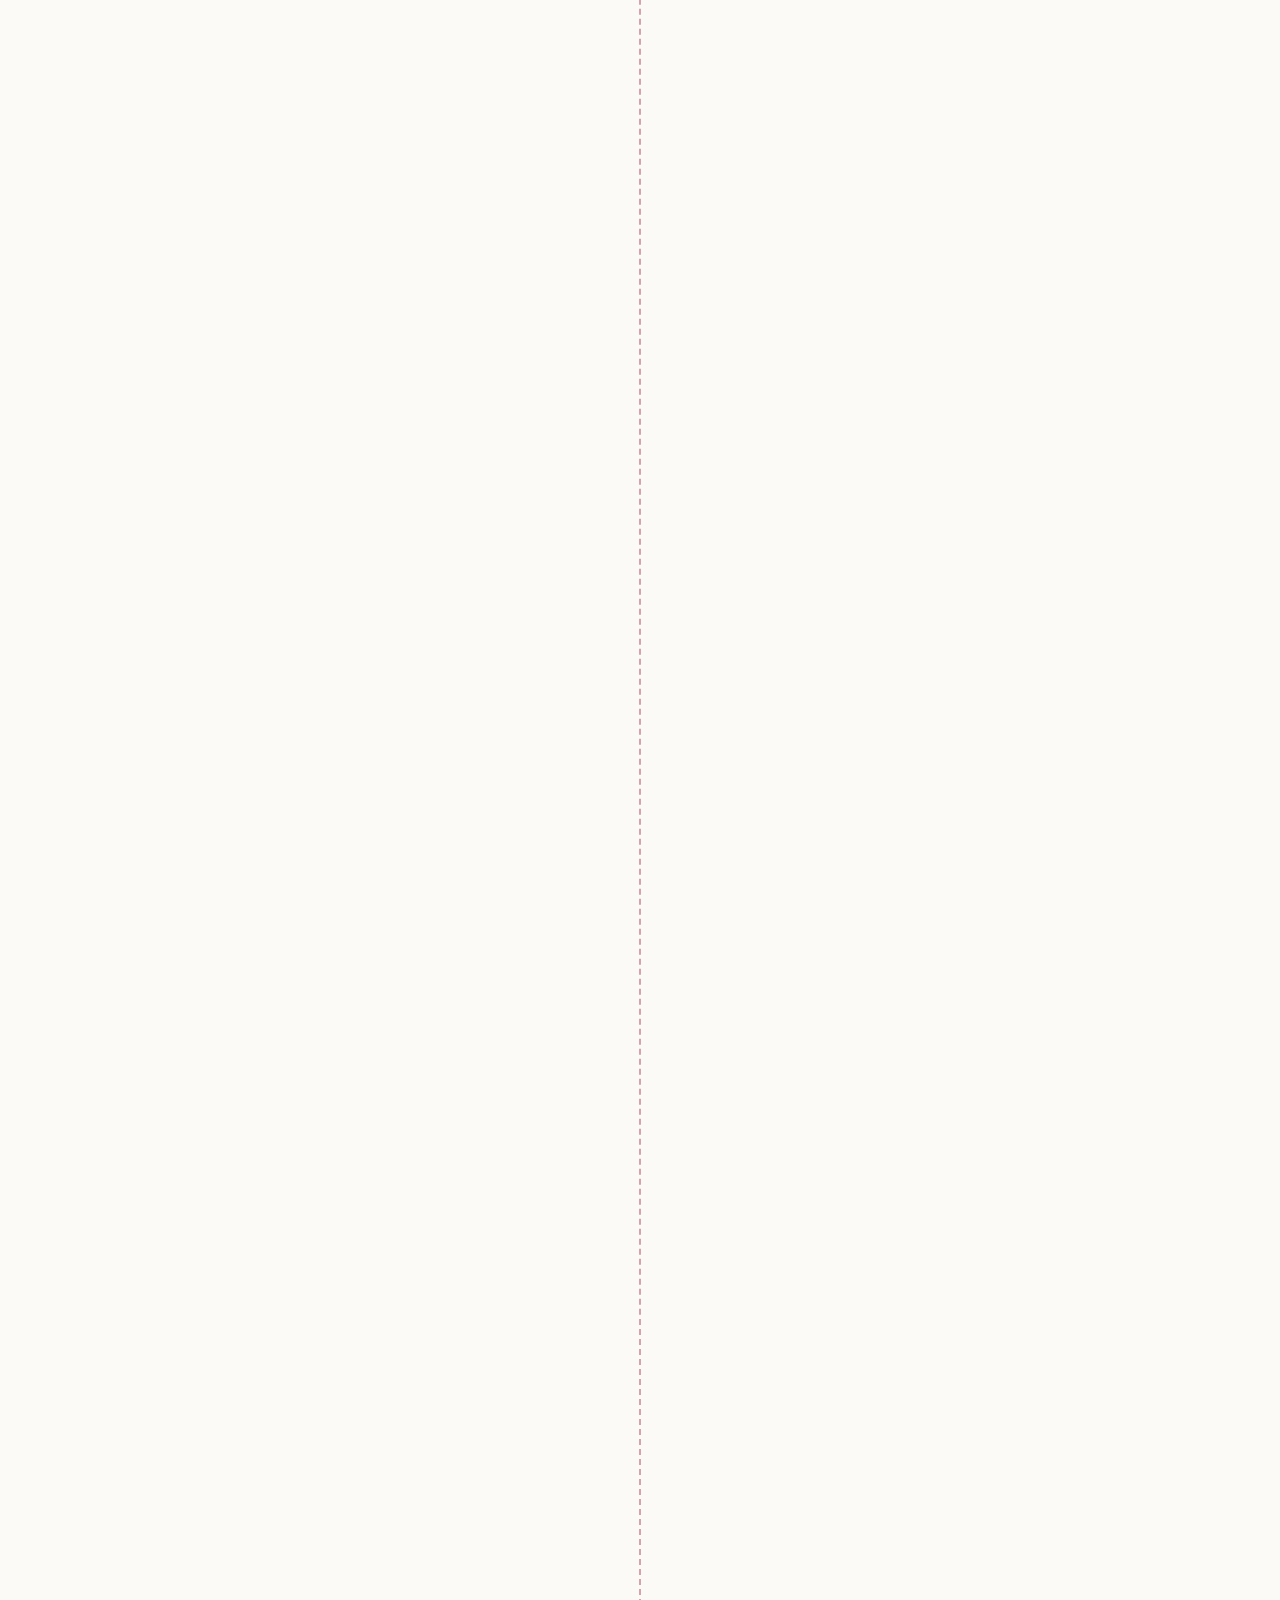
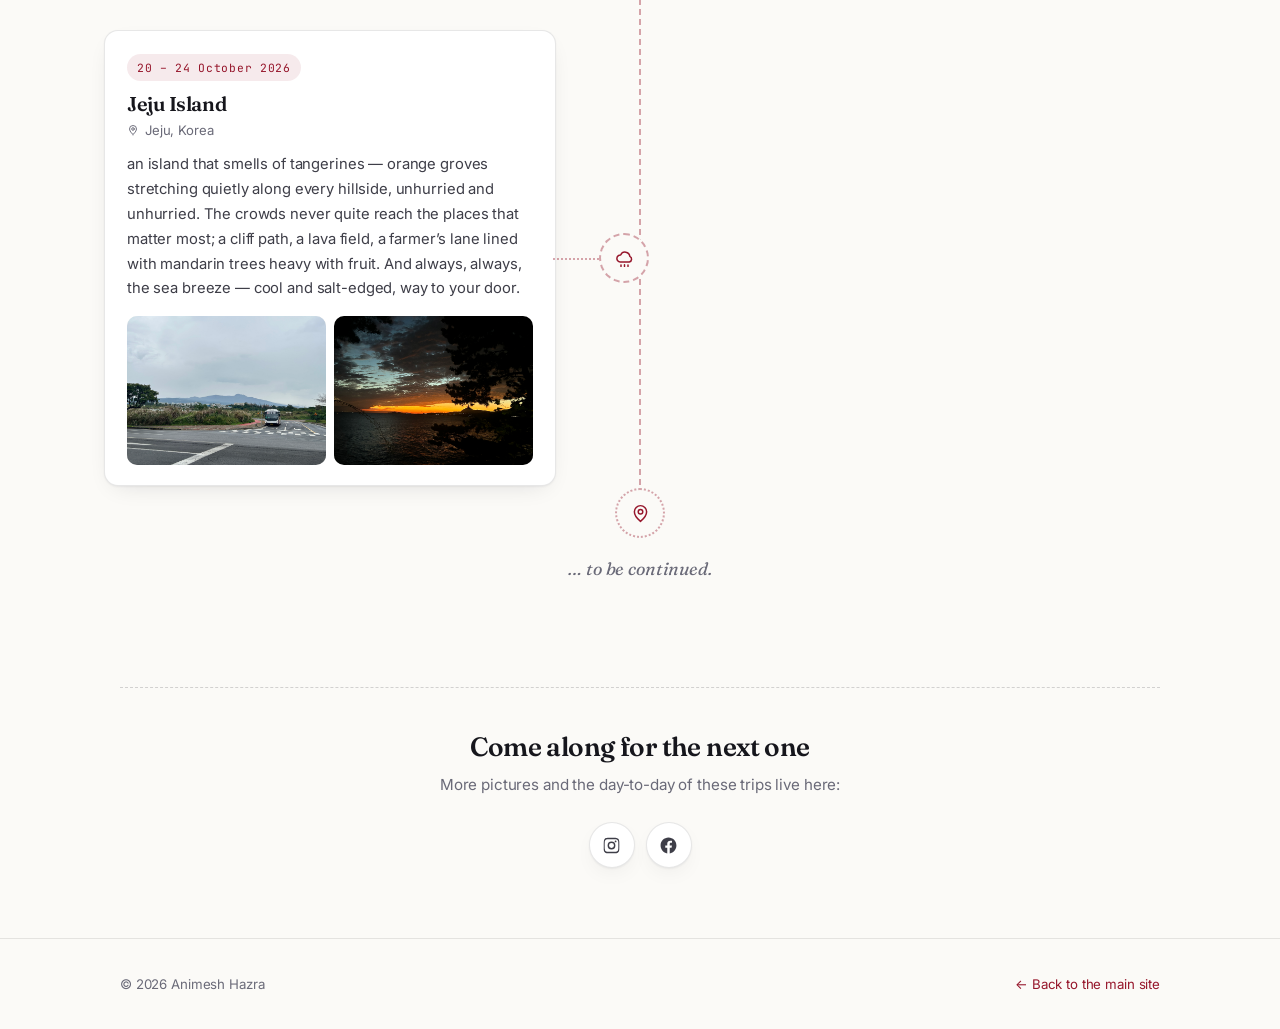
==== commit f94be979: "Update journey.html" ====
--- a/journey.html
+++ b/journey.html
@@ -415,7 +415,7 @@
           <figure class="shot"><img src="tphotos/north-sikkim-2.jpg" alt="North Sikkim" loading="lazy" onerror="this.closest('.shot').classList.add('empty');this.remove()"><figcaption>tphotos/north-sikkim-2.jpg</figcaption></figure>
         </div>
          <div class="shots" style="margin-top:16px">
-          <figure class="shot"><img src="tphotos/map-sikkim.png" alt="North Sikkim" loading="lazy" onerror="this.closest('.shot').classList.add('empty');this.remove()"><figcaption>tphotos/map-sikkim.png</figcaption></figure>
+          <figure class="shot"><img src="tphotos/map_sikkim.png" alt="North Sikkim" loading="lazy" onerror="this.closest('.shot').classList.add('empty');this.remove()"><figcaption>tphotos/map_sikkim.png</figcaption></figure>
         </div>
       </div>
 
@@ -721,7 +721,7 @@
       </div>
       <div class="card">
         <span class="when">20 &ndash; 24 October 2026</span>
-        <h3>Jeju</h3>
+        <h3>Jeju Island</h3>
         <div class="where">
           <svg viewBox="0 0 24 24" aria-hidden="true"><path d="M12 21s7-5.7 7-11a7 7 0 1 0-14 0c0 5.3 7 11 7 11z"/><circle cx="12" cy="10" r="2.6"/></svg>
           Jeju, Korea
